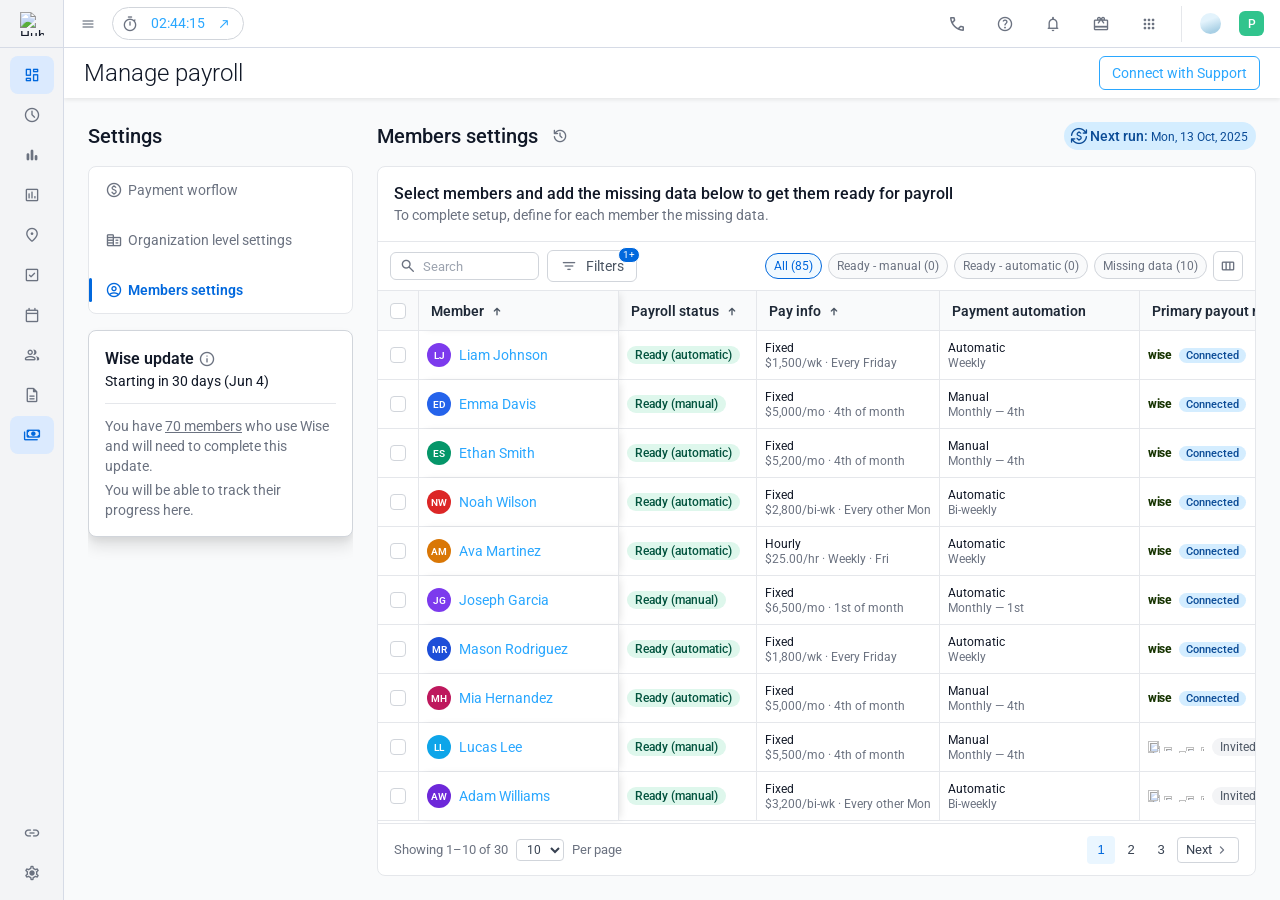
==== wise-integrations.html @ 93761c5d "Add Wise migration owner-side prototype (pre & post launch)" ====
<!DOCTYPE html>
<html lang="en">
<head>
<meta charset="UTF-8" />
<meta name="viewport" content="width=device-width, initial-scale=1" />
<title>Wise Integrations – Manage Payroll</title>
<link rel="preconnect" href="https://fonts.googleapis.com" />
<link rel="preconnect" href="https://fonts.gstatic.com" crossorigin />
<link href="https://fonts.googleapis.com/css2?family=Roboto:wght@300;400;500;600&display=swap" rel="stylesheet" />
<link href="https://fonts.googleapis.com/css2?family=Material+Symbols+Rounded:opsz,wght,FILL,GRAD@18,400,0,0&display=swap" rel="stylesheet" />
<style>
  *, *::before, *::after { box-sizing: border-box; margin: 0; padding: 0; }
  body {
    font-family: 'Roboto', sans-serif;
    background: #F9FAFB;
    min-width: 768px; /* minimum usable layout width */
    font-size: 14px;
    color: #111827;
    overflow-x: hidden; /* page never scrolls horizontally */
  }
  .icon {
    font-family: 'Material Symbols Rounded', sans-serif;
    font-weight: 400;
    font-style: normal;
    font-variation-settings: 'FILL' 0, 'wght' 400, 'GRAD' 0, 'opsz' 18;
    line-height: 1;
    display: inline-block;
    white-space: nowrap;
  }
  .icon-18 { font-size: 18px; line-height: 18px; }
  .icon-20 { font-size: 20px; line-height: 20px; }
  .icon-24 { font-size: 24px; line-height: 24px; }

  /* ===================== TOP BAR ===================== */
  .topbar {
    position: fixed;
    top: 0; left: 0; right: 0;
    height: 48px;
    background: #fff;
    border-bottom: 1px solid #D6DBE6;
    display: flex;
    align-items: center;
    justify-content: space-between;
    padding: 0 16px 0 64px; /* left pad = sidebar width */
    z-index: 100;
  }
  .topbar-left {
    display: flex;
    align-items: center;
    gap: 0;
    height: 100%;
  }
  .topbar-menu-btn {
    width: 40px;
    height: 40px;
    display: flex;
    align-items: center;
    justify-content: center;
    border: none;
    background: none;
    cursor: pointer;
    border-radius: 6px;
    color: #6b7280;
    margin-left: 4px;
    flex-shrink: 0;
  }
  .topbar-menu-btn:hover { background: #f3f4f6; }
  /* Hubstaff logo mark as SVG inline */
  .hubstaff-mark { width: 24px; height: 24px; }
  .topbar-timer {
    display: flex;
    align-items: center;
    gap: 12px;
    padding: 6px 12px 6px 8px;
    margin-left: 4px;
    background: #fff;
    border: 1px solid #d1d5db;
    border-radius: 44px;
    cursor: pointer;
  }
  .topbar-timer:hover { background: #f9fafb; }
  .timer-text {
    font-size: 14px;
    font-weight: 400;
    color: #2aa7ff;
    font-family: 'Roboto', sans-serif;
    line-height: 1.4;
    white-space: nowrap;
  }
  .topbar-right {
    display: flex;
    align-items: center;
    gap: 16px;
  }
  .topbar-icon-btn {
    width: 32px;
    height: 32px;
    display: flex;
    align-items: center;
    justify-content: center;
    border-radius: 6px;
    cursor: pointer;
    color: #6B7280;
  }
  .topbar-icon-btn:hover { background: #F3F4F6; }
  .topbar-divider {
    width: 1px;
    height: 24px;
    background: #E5E7EB;
    margin: 0 4px;
  }
  .avatar-circle {
    width: 28px;
    height: 28px;
    border-radius: 50%;
    background: #0168DD;
    color: #fff;
    font-size: 12px;
    font-weight: 600;
    display: flex;
    align-items: center;
    justify-content: center;
    cursor: pointer;
  }

  /* ===================== LAYOUT ===================== */
  /*
   * VIEWPORT-BOUND LAYOUT
   * Everything below the topbar is locked to the remaining viewport height.
   * Only the .table-wrapper scrolls (both axes). No page-level scroll.
   */
  .page-wrapper {
    display: flex;
    margin-top: 48px;
    height: calc(100vh - 48px); /* exact viewport remainder — no page scroll */
    overflow: hidden;
  }

  /* ===================== SIDEBAR ===================== */
  .sidebar {
    width: 64px;
    background: #F3F4F6;
    border-right: 1px solid #D6DBE6;
    display: flex;
    flex-direction: column;
    align-items: center;
    flex-shrink: 0;
    position: fixed;
    top: 0;          /* starts from very top — logo aligns with topbar */
    left: 0;
    bottom: 0;
    z-index: 200;    /* above topbar (z-index 100) */
    overflow-y: auto;
    overflow-x: hidden;
  }
  /* Logo section — sits at topbar height, visually aligned */
  .sidebar-logo {
    width: 100%;
    height: 48px;
    display: flex;
    align-items: center;
    justify-content: center;
    padding-left: 0;
    flex-shrink: 0;
    border-bottom: 1px solid #D6DBE6;
  }
  .sidebar-nav {
    display: flex;
    flex-direction: column;
    align-items: center;
    gap: 2px;
    width: 100%;
    padding: 8px 0;
    flex: 1;
  }
  .sidebar-item {
    width: 44px;
    height: 38px;
    display: flex;
    align-items: center;
    justify-content: center;
    border-radius: 8px;
    cursor: pointer;
    color: #6B7280;
    position: relative;
  }
  .sidebar-item:hover { background: #E5E7EB; }
  .sidebar-item.active {
    background: #DBEAFE;
    color: #0168DD;
  }
  .sidebar-item.active .icon { color: #0168DD; }
  .sidebar-bottom {
    display: flex;
    flex-direction: column;
    align-items: center;
    gap: 2px;
    padding: 8px 0;
  }

  /* ===================== MAIN ===================== */
  .main-content {
    margin-left: 64px;
    flex: 1;
    display: flex;
    flex-direction: column;
    overflow: hidden; /* critical: contain all children */
    min-height: 0;   /* allow flex child to shrink below content size */
  }

  /* ===================== HEADER ===================== */
  .page-header {
    background: #fff;
    box-shadow: 0px 2px 4px 0px rgba(0,0,0,0.08);
    display: flex;
    flex-direction: column;
    flex-shrink: 0; /* always visible at top of main-content */
  }
  .header-wrapper {
    display: flex;
    align-items: center;
    padding: 8px 20px;
  }
  .header-inner {
    display: flex;
    align-items: center;
    justify-content: space-between;
    width: 100%;
    gap: 20px;
  }
  .page-title {
    font-size: 24px;
    font-weight: 300;
    color: #111827;
    line-height: 32px;
  }
  .btn-support {
    border: 1px solid #2AA7FF;
    background: transparent;
    color: #2AA7FF;
    font-size: 14px;
    font-family: 'Roboto', sans-serif;
    font-weight: 400;
    padding: 6px 12px;
    border-radius: 6px;
    cursor: pointer;
    white-space: nowrap;
    line-height: 20px;
  }
  .btn-support:hover { background: #EAF6FF; }

  /* Progress bar strip below header */
  .header-progress-strip {
    height: 16px;
    width: 100%;
    background: linear-gradient(90deg, #0168DD 30%, #E5E7EB 30%);
    position: relative;
    overflow: hidden;
  }

  /* ===================== BODY CONTENT ===================== */
  .body-content {
    display: flex;
    gap: 24px;
    padding: 24px;
    flex: 1;
    align-items: stretch; /* panels fill full height */
    overflow: hidden;     /* contain panels — no page scroll */
    min-height: 0;        /* allow shrink inside flex parent */
  }

  /* ===================== LEFT PANEL ===================== */
  .left-panel {
    width: 265px;
    flex-shrink: 0;
    display: flex;
    flex-direction: column;
    gap: 16px;
    overflow-y: auto;   /* left panel has its own scroll if content is tall */
    min-height: 0;
  }
  .left-panel-title {
    font-size: 20px;
    font-weight: 500;
    color: #111827;
    line-height: 28px;
  }
  .vertical-tabs {
    background: #fff;
    border: 1px solid #E5E7EB;
    border-radius: 8px;
    display: flex;
    flex-direction: column;
    gap: 0;
    padding: 4px 0;
  }
  .vtab {
    display: flex;
    align-items: center;
    gap: 5px;
    padding: 8px 16px;
    height: 38px;
    cursor: pointer;
    color: #6B7280;
    font-size: 14px;
    font-weight: 400;
    border-left: 2px solid transparent;
    text-decoration: none;
    white-space: nowrap;
    overflow: hidden;
    text-overflow: ellipsis;
  }
  .vtab:hover { background: #F9FAFB; }
  .vtab.active {
    color: #0168DD;
    border-left-color: #0168DD;
    background: #EAF6FF;
    font-weight: 500;
  }
  .vtab .icon { font-size: 18px; flex-shrink: 0; }
  .vtab.active .icon { color: #0168DD; }

  /* Progress card */
  .progress-card {
    background: #fff;
    border: 1px solid #E5E7EB;
    border-radius: 8px;
    padding: 12px 16px;
    display: flex;
    flex-direction: column;
    gap: 8px;
  }
  .progress-card-header {
    display: flex;
    align-items: center;
    justify-content: space-between;
  }
  .progress-card-title {
    font-size: 14px;
    font-weight: 500;
    color: #111827;
  }
  .progress-badge {
    background: #D4EDFF;
    color: #0168DD;
    font-size: 12px;
    font-weight: 600;
    padding: 2px 8px;
    border-radius: 9999px;
  }
  .progress-bar-bg {
    height: 6px;
    background: #E5E7EB;
    border-radius: 9999px;
    overflow: hidden;
  }
  .progress-bar-fill {
    height: 100%;
    background: #0168DD;
    border-radius: 9999px;
    width: 30%;
  }
  .progress-items {
    display: flex;
    flex-direction: column;
    gap: 4px;
    margin-top: 4px;
  }
  .progress-item {
    display: flex;
    align-items: center;
    justify-content: space-between;
    font-size: 13px;
  }
  .progress-item-label {
    display: flex;
    align-items: center;
    gap: 6px;
    color: #374151;
  }
  .progress-item-count {
    color: #6B7280;
    font-size: 13px;
  }
  .status-dot-green { color: #059669; }
  .status-dot-yellow { color: #D97706; }
  .status-dot-red { color: #DC2626; }
  .status-dot-gray { color: #9CA3AF; }

  /* ===================== RIGHT PANEL ===================== */
  .right-panel {
    flex: 1;
    display: flex;
    flex-direction: column;
    gap: 0;
    min-width: 0;
    overflow: hidden; /* must NOT expand beyond available width/height */
    min-height: 0;
  }

  /* Members settings heading */
  .members-header {
    display: flex;
    align-items: center;
    justify-content: space-between;
    margin-bottom: 16px;
  }
  .members-title-row {
    display: flex;
    align-items: center;
    gap: 8px;
  }
  .members-title {
    font-size: 20px;
    font-weight: 500;
    color: #111827;
  }
  .members-title .icon {
    color: #9CA3AF;
    font-size: 18px;
  }
  .btn-next-run {
    display: flex;
    align-items: center;
    gap: 6px;
    background: transparent;
    border: none;
    cursor: pointer;
    font-family: 'Roboto', sans-serif;
    font-size: 13px;
    color: #0168DD;
    padding: 4px 8px;
    border-radius: 6px;
  }
  .btn-next-run:hover { background: #EAF6FF; }
  .next-run-icon { font-size: 16px; color: #0168DD; }

  /* Card — fills remaining right-panel height; only table-wrapper scrolls */
  .card {
    background: #fff;
    border: 1px solid #E5E7EB;
    border-radius: 8px;
    overflow: hidden;
    flex: 1;              /* grow to fill right-panel */
    display: flex;
    flex-direction: column;
    min-height: 0;        /* allow flex child to shrink */
  }
  .card-description {
    padding: 16px;
    border-bottom: 1px solid #E5E7EB;
    flex-shrink: 0; /* always visible — never squished by table */
  }
  .card-desc-title {
    font-size: 16px;
    font-weight: 500;
    color: #111827;
    line-height: 1.4;
    margin-bottom: 0;
  }
  .card-desc-sub {
    font-size: 14px;
    font-weight: 400;
    color: #6B7280;
    line-height: 20px;
  }

  /* Toolbar */
  .table-toolbar {
    display: flex;
    align-items: center;
    justify-content: space-between;
    padding: 8px 12px;
    gap: 8px;
    border-bottom: 1px solid #E5E7EB;
    flex-shrink: 0; /* always visible */
  }
  .toolbar-left {
    display: flex;
    align-items: center;
    gap: 8px;
  }
  .search-box {
    display: flex;
    align-items: center;
    gap: 6px;
    border: 1px solid #D1D5DB;
    border-radius: 6px;
    padding: 4px 8px;
    width: 149px;
    background: #fff;
  }
  .search-box .icon { color: #9CA3AF; font-size: 16px; }
  .search-input {
    border: none;
    outline: none;
    font-size: 13px;
    color: #374151;
    width: 100%;
    font-family: 'Roboto', sans-serif;
    background: transparent;
  }
  .search-input::placeholder { color: #9CA3AF; }
  .btn-filter {
    display: flex;
    align-items: center;
    gap: 8px;
    border: 1px solid #D1D5DB;
    background: #fff;
    border-radius: 6px;
    padding: 6px 12px;
    max-height: 32px;
    font-size: 14px;
    line-height: 20px;
    color: #4b5563;
    cursor: pointer;
    font-family: 'Roboto', sans-serif;
    position: relative;
  }
  .btn-filter:hover { background: #F9FAFB; }
  .btn-filter .icon { font-size: 18px; line-height: 18px; color: #6b7280; }
  /* Badge: absolute top-right corner */
  .filter-badge {
    position: absolute;
    top: -4px;
    right: -4px;
    background: #0168DD;
    border: 1px solid #ffffff;
    color: #fff;
    font-family: 'Roboto', sans-serif;
    font-size: 10px;
    font-weight: 400;
    line-height: 16px;
    min-width: 18px;
    max-width: 29px;
    height: 16px;
    border-radius: 9999px;
    display: flex;
    align-items: center;
    justify-content: center;
    padding: 0 4px;
  }
  .toolbar-right {
    display: flex;
    align-items: center;
    gap: 6px;
  }
  /* Pills — Figma node I785:17578;32:122189 */
  .pill-filter {
    display: flex;
    align-items: center;
    padding: 4px 8px;
    border: 1px solid #d1d5db;
    border-radius: 9999px;
    font-family: 'Roboto', sans-serif;
    font-weight: 400;
    font-size: 12px;
    line-height: 16px;
    color: #6b7280;
    cursor: pointer;
    background: #f9fafb;
    white-space: nowrap;
  }
  .pill-filter.active {
    background: #f0f9ff;
    border-color: #0168dd;
    color: #0168dd;
  }
  .btn-cols {
    width: 30px;
    height: 30px;
    display: flex;
    align-items: center;
    justify-content: center;
    border: 1px solid #D1D5DB;
    border-radius: 6px;
    cursor: pointer;
    color: #6B7280;
    background: #fff;
  }
  .btn-cols:hover { background: #F9FAFB; }

  /* ── Batch bar — node 785:17579 ──────────────────────────────────────
     bg: #0168dd, justify-between, px:14px, py:0, no-wrap, gap:0
  ─────────────────────────────────────────────────────────────────── */
  .batch-bar {
    background: #0168dd;
    display: flex;
    flex-wrap: nowrap; /* NEVER wrap — actions must always be visible */
    align-items: center;
    justify-content: space-between;
    padding: 0 14px;
    gap: 0;
    position: relative; /* anchor for the dropdown */
    flex-shrink: 0;     /* always visible — never squished */
    min-width: 0;
  }

  /* Left group: pill + select-all — py:6px, gap:12px */
  .batch-left {
    display: flex;
    align-items: center;
    gap: 12px;
    padding: 6px 0;
    flex-shrink: 0;
  }

  /* "N selected ×" pill — bg:#d4edff, rounded-full */
  .batch-pill {
    background: #d4edff;
    border-radius: 9999px;
    display: flex;
    align-items: center;
    flex-shrink: 0;
  }
  .batch-pill__label {
    font-family: 'Roboto', sans-serif;
    font-weight: 400;
    font-size: 12px;
    line-height: 16px;
    color: #0a4b96;
    padding: 0 8px;
    white-space: nowrap;
    text-align: center;
  }
  /* Close button inside pill: 16×16px, pr:4px */
  .batch-pill__close {
    width: 16px;
    height: 16px;
    display: flex;
    align-items: center;
    justify-content: center;
    padding-right: 4px;
    border-radius: 9999px;
    background: transparent;
    border: none;
    cursor: pointer;
    flex-shrink: 0;
  }
  .batch-pill__close .icon {
    font-size: 12px;
    line-height: 12px;
    color: #0168dd;
  }
  .batch-pill__close:hover { background: rgba(10,75,150,0.1); }

  /* "Select all (N)" — NO BORDER, white text, px:12px py:6px max-h:32px */
  .batch-select-all {
    background: transparent;
    border: none;                 /* ← no border per Figma */
    color: #ffffff;
    font-family: 'Roboto', sans-serif;
    font-weight: 400;
    font-size: 14px;
    line-height: 20px;
    padding: 6px 12px;
    max-height: 32px;
    border-radius: 6px;
    cursor: pointer;
    white-space: nowrap;
    flex-shrink: 0;
  }
  .batch-select-all:hover { background: rgba(255,255,255,0.15); }

  /* Right group: 3 action buttons + more_vert — py:4px, gap:10px */
  .batch-right {
    display: flex;
    align-items: center;
    gap: 10px;
    padding: 4px 0;
    flex-shrink: 0;
  }

  /* Action buttons: download icon + white text, no border */
  .batch-action-btn {
    display: flex;
    align-items: center;
    gap: 8px;
    background: transparent;
    border: none;
    color: #ffffff;
    font-family: 'Roboto', sans-serif;
    font-weight: 400;
    font-size: 14px;
    line-height: 20px;
    padding: 6px 12px;
    max-height: 32px;
    border-radius: 6px;
    cursor: pointer;
    white-space: nowrap;
    flex-shrink: 0;
  }
  .batch-action-btn:hover { background: rgba(255,255,255,0.15); }
  .batch-action-btn .icon { font-size: 18px; line-height: 18px; color: #fff; }

  /* More vert icon button: 32×32px */
  .batch-more-btn {
    width: 32px;
    height: 32px;
    display: flex;
    align-items: center;
    justify-content: center;
    background: transparent;
    border: none;
    border-radius: 6px;
    cursor: pointer;
    flex-shrink: 0;
  }
  .batch-more-btn:hover { background: rgba(255,255,255,0.15); }
  .batch-more-btn .icon { font-size: 18px; line-height: 18px; color: #fff; }

  /* ── Dropdown menu — node 785:17647 ───────────────────────────────────
     bg:white, border: 1px solid #d1d5db, rounded:6px
     shadow: 0 4px 6px -1px rgba(0,0,0,0.1), 0 2px 4px -2px rgba(0,0,0,0.05)
     Positioned absolute, top-right corner of batch bar
  ─────────────────────────────────────────────────────────────────── */
  .batch-dropdown {
    position: absolute;
    top: calc(100% + 4px);
    right: 14px;
    background: #ffffff;
    border: 1px solid #d1d5db;
    border-radius: 6px;
    box-shadow: 0px 4px 6px -1px rgba(0,0,0,0.10), 0px 2px 4px -2px rgba(0,0,0,0.05);
    z-index: 200;
    min-width: 240px;
    overflow: hidden;
  }
  .batch-dropdown__item {
    display: flex;
    align-items: center;
    gap: 8px;
    padding: 12px 16px;
    border-bottom: 1px solid #e5e7eb;
    background: transparent;
    border-left: none;
    border-right: none;
    border-top: none;
    width: 100%;
    text-align: left;
    cursor: pointer;
    font-family: 'Roboto', sans-serif;
    font-weight: 400;
    font-size: 14px;
    line-height: 20px;
    color: #111827;
    white-space: nowrap;
    overflow: hidden;
    text-overflow: ellipsis;
  }
  .batch-dropdown__item:last-child { border-bottom: none; }
  .batch-dropdown__item:hover { background: #f9fafb; }

  /* ===================== TABLE ===================== */

  /*
   * Excel-like scroll: only .table-wrapper scrolls.
   * Sticky columns (checkbox + member) freeze on the left.
   * We use border-collapse:separate + border-spacing:0 so that
   * position:sticky works reliably across all browsers — collapse
   * is known to break sticky borders in Chrome/Safari.
   */
  /*
   * TABLE WRAPPER — the ONLY element that scrolls.
   * flex: 1 → fills remaining card height (below toolbar, above pagination).
   * overflow: auto → scrollbar appears on BOTH axes when content overflows.
   * min-height: 0 → crucial for flex children: allows shrinking below content size.
   * Scrollbar is always visible (overlay) so users know content is scrollable.
   */
  .table-wrapper {
    flex: 1;
    overflow-x: auto;
    overflow-y: hidden;  /* both x and y */
    min-height: 0;   /* MUST have this or flex child won't shrink */
    width: 100%;
    position: relative;
  }
  /* Always-visible scrollbars — Excel-like UX */
  .table-wrapper::-webkit-scrollbar { height: 8px; width: 8px; }
  .table-wrapper::-webkit-scrollbar-track { background: #f3f4f6; }
  .table-wrapper::-webkit-scrollbar-thumb { background: #d1d5db; border-radius: 4px; }
  .table-wrapper::-webkit-scrollbar-corner { background: #f3f4f6; }

  table {
    width: max-content;
    min-width: 100%;
    /* separate + spacing:0 is the only reliable model for sticky cells */
    border-collapse: separate;
    border-spacing: 0;
    table-layout: fixed;
  }

  /* ── Base cell borders ─────────────────────────────────────────────── */
  th, td {
    border-bottom: 1px solid #E5E7EB;
    border-right: 1px solid #E5E7EB;
  }
  /* No top border on header row — toolbar's border-bottom already provides the divider */
  /* No left border on first column — card's own border serves as the left boundary */
  /* Remove right border on last column */
  th:last-child, td:last-child { border-right: none; }
  tbody tr:last-child td { border-bottom: none; }

  /* ── th styles ─────────────────────────────────────────────────────── */
  th {
    padding: 8px 12px;
    text-align: left;
    font-family: 'Roboto', sans-serif;
    font-size: 14px;
    font-weight: 600;
    color: #1f2937;
    height: 40px;
    white-space: nowrap;
    overflow: hidden;
    text-overflow: ellipsis;
    background: #f9fafb;
    /* All header cells stick to the top of the scroll container */
    position: sticky;
    top: 0;
    z-index: 3;
  }
  th .th-inner { display: flex; align-items: center; gap: 4px; }
  .th-sort { color: #4b5563; font-size: 18px; line-height: 18px; cursor: pointer; }
  .th-info  { color: #4b5563; font-size: 18px; line-height: 18px; }

  /* ── td styles ─────────────────────────────────────────────────────── */
  td {
    padding: 0 8px;
    height: 48px;
    vertical-align: middle;
    font-size: 13px;
    color: #111827;
    white-space: nowrap;
    overflow: hidden;
    text-overflow: ellipsis;
    background: #fff;
  }

  /* ── STICKY COLUMNS ────────────────────────────────────────────────── */
  /*
   * Stacking order:
   *   z-index 1 — regular (non-sticky) header cells
   *   z-index 2 — sticky body cells (col-check, col-member)
   *   z-index 3 — sticky HEADER cells (must be above both)
   *
   * Each sticky cell needs an explicit opaque background so scrolled
   * content doesn't bleed through.
   */

  /*
   * Z-INDEX STACKING ORDER:
   *   auto — regular body td (not sticky)
   *   2    — sticky body cells (col-check / col-member in tbody)
   *   3    — sticky header cells (all th, top only)
   *   4    — sticky CORNER cells (col-check / col-member in thead: sticky top + left)
   */

  /* Checkbox column — sticky left: 0 */
  th.col-check,
  td.col-check {
    position: sticky;
    left: 0;
    z-index: 2;
  }
  th.col-check { background: #f9fafb; z-index: 4; } /* corner: top + left */
  td.col-check { background: #fff; }

  /* Member column — sticky left: 38px (right of checkbox) */
  th.col-member,
  td.col-member {
    position: sticky;
    left: 38px;
    z-index: 2;
    box-shadow: 4px 0 8px -3px rgba(0, 0, 0, 0.12);
  }
  th.col-member { background: #f9fafb; z-index: 4; } /* corner: top + left */
  td.col-member { background: #fff; }

  /* Hover state — all cells including sticky */
  tbody tr:hover td { background: #f9fafb; }
  tbody tr:hover td.col-check,
  tbody tr:hover td.col-member { background: #f9fafb; }

  /* Selected rows: all cells get the selection tint */
  tbody tr.row-selected td { background: #f0f9ff; }
  tbody tr.row-selected td.col-check,
  tbody tr.row-selected td.col-member { background: #f0f9ff; }

  /* Selected + hovered: slightly lighter tint to acknowledge hover */
  tbody tr.row-selected:hover td { background: #e0f0ff; }
  tbody tr.row-selected:hover td.col-check,
  tbody tr.row-selected:hover td.col-member { background: #e0f0ff; }

  /* Column widths */
  .col-check { width: 38px; padding: 0; text-align: center; }
  .col-member { width: 200px; }
  .col-status { width: 138px; }
  .col-payinfo { width: 140px; }
  .col-automation { width: 200px; }
  .col-payout { width: 205px; }
  .col-wiseupdate { width: 155px; }
  .col-backup { width: 160px; }
  .col-lastpayment { width: 230px; }
  .col-timesheet { width: 160px; }
  .col-adjustments { width: 230px; }
  .col-overtime { width: 100px; }
  .col-timeoff { width: 100px; }
  .col-workbreak { width: 100px; }

  /* Member cell */
  .member-cell {
    display: flex;
    align-items: center;
    gap: 8px;
  }
  .member-avatar {
    width: 24px;
    height: 24px;
    border-radius: 50%;
    background: #D1D5DB;
    flex-shrink: 0;
    overflow: hidden;
    display: flex;
    align-items: center;
    justify-content: center;
    font-size: 10px;
    font-weight: 600;
    color: #fff;
  }
  .member-avatar img { width: 100%; height: 100%; object-fit: cover; }
  .member-name { color: #2AA7FF; font-size: 14px; }

  /* Status pill */
  .pill {
    display: inline-flex;
    align-items: center;
    padding: 2px 8px;
    border-radius: 9999px;
    font-size: 12px;
    font-weight: 500;
    white-space: nowrap;
  }
  .pill-green { background: #DEF7EC; color: #03543F; }
  .pill-blue { background: #D4EDFF; color: #0A4B96; }
  .pill-yellow { background: #FEF3C7; color: #92400E; }
  .pill-gray { background: #F3F4F6; color: #374151; }
  .pill-red { background: #FEE2E2; color: #991B1B; }

  /* Muted plain text (Invited, No) */
  .text-muted { font-size: 12px; color: #9CA3AF; }

  /* Adjustment pill: gray pill with icon + underlined label */
  .adj-pills { display: flex; flex-direction: column; gap: 4px; }
  .adj-pill {
    display: inline-flex;
    align-items: center;
    gap: 4px;
    background: #F3F4F6;
    border-radius: 9999px;
    padding: 2px 8px 2px 4px;
    white-space: nowrap;
    width: fit-content;
  }
  .adj-pill .icon { font-size: 14px; color: #6B7280; line-height: 1; }
  .adj-pill__text { font-size: 12px; color: #374151; font-weight: 500; text-decoration: underline; text-underline-offset: 2px; }

  /* Pay info cell */
  .cell-stack {
    display: flex;
    flex-direction: column;
    gap: 1px;
  }
  .cell-main { font-size: 12px; color: #111827; font-weight: 400; }  /* same style as automation-main */
  .cell-sub { font-size: 12px; color: #6B7280; }

  /* Payment automation */
  .automation-cell {
    display: flex;
    flex-direction: column;
    gap: 1px;
  }
  .automation-main { font-size: 12px; color: #111827; }
  .automation-sub { font-size: 12px; color: #6B7280; }

  /* Payout method cell */
  .payout-cell {
    display: flex;
    align-items: center;
    gap: 8px;
  }
  .wise-logo {
    display: flex;
    align-items: center;
    height: 20px;
  }
  .wise-logo svg { height: 14px; }
  .paypal-logo {
    display: flex;
    align-items: center;
    height: 20px;
  }

  /*
   * ── INTEGRATION STATUS CELLS (nodes 785:21287 · 785:20578 · 785:18464) ──
   * Icon colour ≠ text colour — by Figma design intent.
   * The icon carries the semantic signal; the label is always neutral.
   */

  /* Cell wrapper: flex row, gap 4px, align-items center */
  .status-cell {
    display: flex;
    align-items: center;
    gap: 4px;
    height: 48px;
    padding: 8px 10px;
  }
  .status-cell--pending { padding: 8px 12px; }

  /* Icon colours — each variant has its own semantic hue */
  .icon-status-updated  { color: #0168dd; font-size: 18px; line-height: 18px; }  /* primary/700  — blue  */
  .icon-status-pending    { color: #9f580a; font-size: 18px; line-height: 18px; }  /* yellow/600 — amber */
  .icon-status-deprecated { color: #e02424; font-size: 18px; line-height: 18px; }  /* red/600 */
  .label-status-deprecated { font-size: 12px; font-family: 'Roboto', sans-serif; font-weight: 400; line-height: 20px; color: #111827; white-space: nowrap; overflow: hidden; text-overflow: ellipsis; }

  /* Label colours — intentionally split from icon colours */
  .label-status-updated  { font-size: 12px; font-family: 'Roboto', sans-serif; font-weight: 400; line-height: 20px; color: #111827; white-space: nowrap; overflow: hidden; text-overflow: ellipsis; }  /* gray/900 */
  .label-status-pending  { font-size: 12px; font-family: 'Roboto', sans-serif; font-weight: 400; line-height: 20px; color: #111827; white-space: nowrap; overflow: hidden; text-overflow: ellipsis; }  /* gray/900 */
  .label-status-na       { font-size: 12px; font-family: 'Roboto', sans-serif; font-weight: 400; line-height: 20px; color: #9ca3af; white-space: nowrap; overflow: hidden; text-overflow: ellipsis; }  /* gray/400 — no icon */

  /* Checkbox styles */
  .checkbox-wrap {
    display: flex;
    align-items: center;
    justify-content: center;
    height: 100%;
  }
  .cb {
    width: 16px;
    height: 16px;
    border: 1px solid #D1D5DB;
    border-radius: 4px;
    appearance: none;
    -webkit-appearance: none;
    cursor: pointer;
    background: #fff;
    display: flex;
    align-items: center;
    justify-content: center;
    flex-shrink: 0;
  }
  .cb:checked {
    background: #0168DD;
    border-color: #0168DD;
  }
  .cb-checked-cell {
    width: 16px;
    height: 16px;
    background: #0168DD;
    border-radius: 4px;
    display: flex;
    align-items: center;
    justify-content: center;
  }

  /* ══════════════════════════════════════════════════════════
     MEMBERS POPOVER  — Zone Popover component style
  ══════════════════════════════════════════════════════════ */
  .members-popover {
    position: absolute;
    background: #ffffff;
    border: 1px solid #e5e7eb;
    border-radius: 8px;
    box-shadow: 0px 4px 6px 0px rgba(0,0,0,0.10), 0px 2px 4px 0px rgba(0,0,0,0.05);
    z-index: 1100;
    min-width: 200px;
    max-width: 280px;
    max-height: 300px;
    overflow-y: auto;
  }
  /* Left arrow toward the trigger (882:105370 design) */
    /* Arrow pointing up toward the strip (popover opens below) */
  .members-popover::before {
    content: '';
    position: absolute;
    top: -8px;
    right: 20px; /* aligned toward count button (right side) */
    width: 0;
    height: 0;
    border-left: 8px solid transparent;
    border-right: 8px solid transparent;
    border-bottom: 8px solid #e5e7eb;
  }
  .members-popover::after {
    content: '';
    position: absolute;
    top: -7px;
    right: 20px;
    width: 0;
    height: 0;
    border-left: 8px solid transparent;
    border-right: 8px solid transparent;
    border-bottom: 8px solid #ffffff;
  }
  .members-popover__header {
    padding: 12px 12px 6px;
    font-family: 'Roboto', sans-serif;
    font-weight: 700;
    font-size: 16px;
    line-height: 24px;
    color: #111827;
    border-bottom: 1px solid #f3f4f6;
    margin-bottom: 4px;
  }
  /* Ordered list inside the popover */
  .members-popover__list {
    list-style: decimal;
    padding: 0 12px 12px 32px;
    margin: 0;
    font-family: 'Roboto', sans-serif;
    font-weight: 400;
    font-size: 14px;
    line-height: 20px;
    color: #374151;
  }
  .members-popover__list li {
    padding: 3px 0;
    white-space: nowrap;
    overflow: hidden;
    text-overflow: ellipsis;
    font-size: 14px;
    line-height: 20px;
    color: #374151;
  }
  .members-popover__item {
    display: flex;
    align-items: center;
    gap: 8px;
    padding: 8px 12px;
    font-family: 'Roboto', sans-serif;
    font-weight: 400;
    font-size: 14px;
    line-height: 20px;
    color: #111827;
    border-bottom: 1px solid #f9fafb;
  }
  .members-popover.hidden { display: none; }
  .members-popover__item:last-child { border-bottom: none; }
  .members-popover__avatar {
    width: 20px;
    height: 20px;
    border-radius: 50%;
    background: #d1d5db;
    flex-shrink: 0;
    display: flex;
    align-items: center;
    justify-content: center;
    font-size: 9px;
    font-weight: 600;
    color: #fff;
  }

  /* ══════════════════════════════════════════════════════════
     FILTER DRAWER — node 785:17602
     340px, slides in from the right
  ══════════════════════════════════════════════════════════ */
  .filter-drawer-overlay {
    position: fixed;
    inset: 0;
    z-index: 800;
    background: transparent;
  }
  .filter-drawer-overlay { visibility: hidden; pointer-events: none; }
  .filter-drawer-overlay.is-open { visibility: visible; pointer-events: auto; }
  /* hide class kept for backward compat but animation takes precedence */
  .filter-drawer.hidden { visibility: hidden; }

  .filter-drawer {
    position: fixed;
    top: 48px;
    right: 0;
    bottom: 0;
    width: 340px;
    background: #ffffff;
    border-top: 1px solid #e5e7eb;
    box-shadow: 0 20px 25px -5px rgba(0,0,0,0.10), 0 10px 10px 0 rgba(0,0,0,0.04);
    display: flex;
    flex-direction: column;
    z-index: 801;
    overflow: hidden;
    /* Slide-in animation */
    transform: translateX(100%);
    transition: transform 0.22s cubic-bezier(0.16, 1, 0.3, 1);
    visibility: hidden;
  }
  .filter-drawer.is-open {
    transform: translateX(0);
    visibility: visible;
  }

  /* Drawer heading */
  .drawer-heading {
    display: flex;
    align-items: center;
    padding: 16px 16px 0;
    flex-shrink: 0;
  }
  .drawer-heading-text {
    flex: 1;
    font-family: 'Roboto', sans-serif;
    font-weight: 600;
    font-size: 16px;
    line-height: 24px;
    color: #6b7280;
    text-transform: uppercase;
    letter-spacing: 0.5px;
  }
  .drawer-close {
    width: 20px;
    height: 20px;
    display: flex;
    align-items: center;
    justify-content: center;
    border: none;
    background: transparent;
    cursor: pointer;
    border-radius: 4px;
    color: #6b7280;
    padding: 0;
    flex-shrink: 0;
  }
  .drawer-close:hover { background: #f3f4f6; }
  .drawer-close .icon { font-size: 16px; line-height: 16px; color: #6b7280; }

  /* Drawer scrollable body */
  .drawer-body {
    flex: 1;
    overflow-y: auto;
    padding: 16px;
    display: flex;
    flex-direction: column;
    gap: 0;
  }

  /* Section group */
  .drawer-section {
    display: flex;
    flex-direction: column;
    gap: 16px;
    margin-bottom: 0;
  }
  .drawer-section-title {
    font-family: 'Roboto', sans-serif;
    font-weight: 600;
    font-size: 14px;
    line-height: 20px;
    color: #111827;
  }
  /* Divider between sections */
  .drawer-divider {
    height: 1px;
    background: #e5e7eb;
    margin: 16px 0;
  }

  /* Dropdown field */
  .drawer-field-group {
    display: flex;
    flex-direction: column;
    gap: 7px;
  }
  .drawer-field-label {
    font-family: 'Roboto', sans-serif;
    font-weight: 500;
    font-size: 11px;
    line-height: 1;
    color: #6b7280;
    text-transform: uppercase;
    letter-spacing: 0.3px;
  }
  .drawer-field {
    position: relative;
    background: #ffffff;
    border: 1px solid #e5e7eb;
    border-radius: 6px;
    height: 40px;
    width: 100%;
    display: flex;
    align-items: center;
    cursor: pointer;
  }
  .drawer-field-value {
    position: absolute;
    left: 15px;
    right: 27px;
    font-family: 'Roboto', sans-serif;
    font-weight: 400;
    font-size: 14px;
    line-height: 20px;
    color: #9ca3af; /* placeholder gray */
    white-space: nowrap;
    overflow: hidden;
    text-overflow: ellipsis;
  }
  .drawer-field-value.has-value { color: #111827; font-weight: 500; }
  .drawer-field-chevron {
    position: absolute;
    right: 13px;
    top: 50%;
    transform: translateY(-50%);
    color: #9ca3af;
    font-size: 12px;
    line-height: 12px;
  }

  /* Custom dropdown for drawer fields */
  .drawer-dropdown-wrapper {
    position: relative;
    width: 100%;
  }
  .drawer-dropdown-menu {
    position: absolute;
    top: calc(100% + 4px);
    left: 0;
    right: 0;
    background: #fff;
    border: 1px solid #d1d5db;
    border-radius: 6px;
    box-shadow: 0 4px 6px -1px rgba(0,0,0,.10), 0 2px 4px -2px rgba(0,0,0,.05);
    z-index: 900;
    overflow: hidden;
  }
  .drawer-dropdown-menu.hidden { display: none; }
  .drawer-dropdown-item {
    padding: 10px 16px;
    font-size: 14px;
    color: #111827;
    cursor: pointer;
    border-bottom: 1px solid #e5e7eb;
    white-space: nowrap;
  }
  .drawer-dropdown-item:last-child { border-bottom: none; }
  .drawer-dropdown-item:hover { background: #f9fafb; }
  .drawer-dropdown-item.selected { color: #0168dd; font-weight: 500; }

  /* Drawer footer */
  .drawer-footer {
    background: #ffffff;
    padding: 16px;
    display: flex;
    flex-direction: column;
    gap: 8px;
    flex-shrink: 0;
    border-top: 1px solid #e5e7eb;
  }
  .drawer-btn-apply {
    background: #2aa7ff;
    border: none;
    border-radius: 6px;
    height: 40px;
    width: 100%;
    font-family: 'Roboto', sans-serif;
    font-weight: 400;
    font-size: 14px;
    line-height: 20px;
    color: #ffffff;
    cursor: pointer;
  }
  .drawer-btn-apply:hover { background: #1a96ee; }
  .drawer-btn-clear {
    background: #ffffff;
    border: 1px solid #d1d5db;
    border-radius: 6px;
    height: 40px;
    width: 100%;
    font-family: 'Roboto', sans-serif;
    font-weight: 400;
    font-size: 14px;
    line-height: 20px;
    color: #4b5563;
    cursor: pointer;
  }
  .drawer-btn-clear:hover { background: #f9fafb; }

  /* ── Interactive checkbox box ── */
  .cb-box {
    width: 16px;
    height: 16px;
    border: 1.5px solid #D1D5DB;
    border-radius: 4px;
    background: #fff;
    display: flex;
    align-items: center;
    justify-content: center;
    cursor: pointer;
    flex-shrink: 0;
    transition: background 0.1s, border-color 0.1s;
    user-select: none;
  }
  .cb-box[data-checked="true"] {
    background: #0168DD;
    border-color: #0168DD;
  }
  /* Cursor on the whole check cell */
  td.col-check { cursor: pointer; }

  /* Pagination */
  .pagination {
    display: flex;
    align-items: center;
    justify-content: space-between;
    padding: 8px 16px;
    border-top: 1px solid #E5E7EB;
    height: 52px;
    flex-shrink: 0; /* always visible — pinned to card bottom */
  }
  .pagination-info {
    font-size: 13px;
    color: #6B7280;
    display: flex;
    align-items: center;
    gap: 8px;
  }
  .per-page-select {
    border: 1px solid #D1D5DB;
    border-radius: 4px;
    padding: 2px 6px;
    font-size: 12px;
    color: #374151;
    cursor: pointer;
    background: #fff;
    font-family: 'Roboto', sans-serif;
  }
  .pagination-pages {
    display: flex;
    align-items: center;
    gap: 2px;
  }
  .page-btn {
    width: 28px;
    height: 28px;
    display: flex;
    align-items: center;
    justify-content: center;
    border-radius: 4px;
    font-size: 13px;
    cursor: pointer;
    color: #374151;
    border: none;
    background: transparent;
  }
  .page-btn:hover { background: #F3F4F6; }
  .page-btn.active {
    background: #EAF6FF;
    color: #0168DD;
    font-weight: 500;
  }
  .page-next {
    display: flex;
    align-items: center;
    gap: 2px;
    padding: 4px 8px;
    border: 1px solid #D1D5DB;
    border-radius: 4px;
    font-size: 13px;
    cursor: pointer;
    color: #374151;
    background: #fff;
    font-family: 'Roboto', sans-serif;
  }
  .page-next:hover { background: #F9FAFB; }

  /* Wise logo SVG */
  .wise-wordmark { height: 12px; }

  /* Page never scrolls horizontally — only .table-wrapper does */
  html { overflow-x: hidden; }

  /* ══════════════════════════════════════════════════════════════
     MODAL — node 825:66860  "Set as no Wise update needed?"
     Width: 410px  (370px content + 20px padding × 2)
  ══════════════════════════════════════════════════════════════ */

  /* Backdrop */
  .modal-overlay {
    position: fixed;
    inset: 0;
    background: rgba(0, 0, 0, 0.5);
    z-index: 999;
    display: flex;
    align-items: center;
    justify-content: center;
  }
  .modal-overlay.hidden { display: none; }

  /* Card */
  .modal {
    background: #ffffff;
    border: 1px solid #e5e7eb;
    border-radius: 8px;
    width: 410px;
    display: flex;
    flex-direction: column;
    overflow: visible; /* allow popover to overflow */
    box-shadow: 0 20px 25px -5px rgba(0,0,0,0.10), 0 10px 10px -5px rgba(0,0,0,0.04);
  }

  /* Header: pt-20px pb-10px px-20px, gap-16px */
  .modal-header {
    display: flex;
    align-items: center;
    gap: 16px;
    padding: 20px 20px 10px 20px;
    background: #ffffff;
    border-radius: 8px 8px 0 0; /* clip top corners without overflow:hidden on parent */
  }
  .modal-title {
    flex: 1 0 0;
    font-family: 'Roboto', sans-serif;
    font-weight: 600;
    font-size: 18px;
    line-height: 26px;
    color: #111827;
    white-space: nowrap;
    overflow: hidden;
    text-overflow: ellipsis;
  }
  .modal-close {
    width: 20px;
    height: 20px;
    display: flex;
    align-items: center;
    justify-content: center;
    border: none;
    background: transparent;
    cursor: pointer;
    border-radius: 9999px;
    flex-shrink: 0;
    color: #6b7280;
    padding: 0;
  }
  .modal-close:hover { background: #f3f4f6; }
  .modal-close .icon { font-size: 18px; line-height: 18px; color: #6b7280; }

  /* Body: px-20px py-10px, gap-16px */
  .modal-body {
    padding: 10px 20px;
    display: flex;
    flex-direction: column;
    gap: 16px;
    overflow: visible;
    position: relative;
  }

  /* ── Members breakdown strip — node 457:164619 ── */
  .modal-members-strip {
    background: #f9fafb;
    border: 1px solid #e5e7eb;
    border-radius: 8px;
    padding: 12px;
    display: flex;
    align-items: center;
    justify-content: space-between;
    width: 100%;
    position: relative;
    z-index: 10;   /* above modal body siblings so popover clears bullets */
  }
  /* Overlapping avatar stack */
  .modal-avatar-stack {
    display: flex;
    align-items: center;
    height: 28px;
  }
  .modal-avatar-frame {
    width: 21px;
    height: 24px;
    position: relative;
    flex-shrink: 0;
  }
  .modal-avatar {
    position: absolute;
    width: 24px;
    height: 24px;
    border-radius: 50%;
    border: 2px solid #ffffff;
    overflow: hidden;
    display: flex;
    align-items: center;
    justify-content: center;
    font-family: 'Roboto', sans-serif;
    font-weight: 500;
    font-size: 10px;
    color: #ffffff;
    top: 0;
    left: 0;
  }
  .modal-avatar img { width: 100%; height: 100%; object-fit: cover; display: block; }
  .modal-avatar--green { background: linear-gradient(153.91deg, #1CF1D0 19.548%, #0ECB95 90.191%); }
  .modal-avatar--blue  { background: linear-gradient(180deg, #41C6FF 2.323%, #1F95FF 98.663%); }
  .modal-avatar--purple { background: #a24aff; }
  /* "N selected members" link-style text */
  .modal-members-count {
    font-family: 'Roboto', sans-serif;
    font-weight: 600;
    font-size: 14px;
    line-height: 20px;
    color: #111827;
    text-decoration: underline;
    text-underline-offset: 2px;
    white-space: nowrap;
    cursor: pointer;
    position: relative;
    z-index: 2;
    background: none;
    border: none;
    padding: 0;
  }

  /* ── Bullet list ── */
  .modal-bullets {
    list-style: disc;
    padding-left: 24px;
    font-family: 'Roboto', sans-serif;
    font-weight: 400;
    font-size: 14px;
    line-height: 24px;
    color: #374151;
    display: flex;
    flex-direction: column;
    gap: 0;
  }
  .modal-bullets li { margin-bottom: 0; }

  /* ── Consent checkbox — node 825:66994 ── */
  .modal-consent {
    background: #f9fafb;
    border: 1px solid #e5e7eb;
    border-radius: 8px;
    padding: 12px;
    width: 100%;
  }
  .modal-consent-inner {
    display: flex;
    align-items: flex-start;
    gap: 8px;
    padding: 2px 0;
  }
  .modal-consent-cb {
    width: 16px;
    height: 16px;
    border: 1px solid #d1d5db;
    border-radius: 4px;
    background: #ffffff;
    cursor: pointer;
    flex-shrink: 0;
    margin-top: 2px;
    display: flex;
    align-items: center;
    justify-content: center;
    transition: background 0.1s, border-color 0.1s;
  }
  .modal-consent-cb[data-checked="true"] {
    background: #0168dd;
    border-color: #0168dd;
  }
  .modal-consent-label {
    font-family: 'Roboto', sans-serif;
    font-weight: 400;
    font-size: 14px;
    line-height: 20px;
    color: #111827;
    cursor: pointer;
    flex: 1;
  }

  /* ── Footer: p-20px, gap-20px, justify-end ── */
  .modal-footer {
    display: flex;
    align-items: center;
    justify-content: flex-end;
    gap: 20px;
    padding: 20px;
  }
  /* Cancel — white bg, border #d1d5db, radius 6px */
  .modal-btn-cancel {
    background: #ffffff;
    border: 1px solid #d1d5db;
    border-radius: 6px;
    padding: 10px 20px;
    font-family: 'Roboto', sans-serif;
    font-weight: 400;
    font-size: 14px;
    line-height: 20px;
    color: #4b5563;
    cursor: pointer;
    max-height: 40px;
    display: flex;
    align-items: center;
  }
  .modal-btn-cancel:hover { background: #f9fafb; }
  /* Confirm — primary/500 #2aa7ff bg, white text, radius 6px */
  .modal-btn-confirm {
    background: #2aa7ff;
    border: none;
    border-radius: 6px;
    padding: 10px 20px;
    font-family: 'Roboto', sans-serif;
    font-weight: 400;
    font-size: 14px;
    line-height: 20px;
    color: #ffffff;
    cursor: pointer;
    max-height: 40px;
    display: flex;
    align-items: center;
    transition: background 0.15s, opacity 0.15s;
  }
  .modal-btn-confirm:not(:disabled):hover { background: #1a96ee; }
  .modal-btn-confirm:disabled {
    background: #2aa7ff;
    opacity: 0.4;
    cursor: not-allowed;
  }
  /* Redundant overrides — both values already set above in their sections */
  .right-panel { min-width: 0; }
  .card { min-width: 0; }

  /* Row hover — defined above in TABLE section */

  /* Header strip tab indicator */
  .header-tabs {
    display: flex;
    align-items: center;
    gap: 0;
    padding: 0 20px;
    border-bottom: 1px solid #E5E7EB;
    margin-top: 2px;
  }
  .header-tab {
    padding: 8px 16px;
    font-size: 14px;
    color: #6B7280;
    cursor: pointer;
    border-bottom: 2px solid transparent;
    margin-bottom: -1px;
  }
  .header-tab.active {
    color: #0168DD;
    border-bottom-color: #0168DD;
    font-weight: 500;
  }
  /*
   * RESPONSIVE COLUMN VISIBILITY
   * On wide screens: all 14 columns render naturally. The table may still
   * scroll horizontally for very wide content, but wider viewports will
   * accommodate more columns without scrolling.
   * On narrower screens: non-essential columns are hidden progressively.
   * The page NEVER scrolls — only .table-wrapper does (both axes).
   * Sticky columns (col-check + col-member) are always pinned on the left.
   */

  /* ≤ 1400px — drop the 3 smallest time-tracking columns */
  @media (max-width: 1400px) {
    .col-overtime  th, .col-overtime  td,
    .col-timeoff   th, .col-timeoff   td,
    .col-workbreak th, .col-workbreak td { display: none; }
  }

  /* ≤ 1200px — also hide payroll adjustments + timesheet */
  @media (max-width: 1200px) {
    .col-adjustments th, .col-adjustments td,
    .col-timesheet   th, .col-timesheet   td { display: none; }
  }

  /* ≤ 1024px — also hide last payment */
  @media (max-width: 1024px) {
    .col-lastpayment th, .col-lastpayment td { display: none; }
  }

  /* ≤ 900px — also hide backup payout */
  @media (max-width: 900px) {
    .col-backup th, .col-backup td { display: none; }
  }

  /* ≤ 768px — minimal: keep checkbox, member, status, pay info, payout */
  @media (max-width: 768px) {
    .col-wiseupdate   th, .col-wiseupdate   td,
    .col-automation   th, .col-automation   td { display: none; }
  }

  /* ═══════════════════════════════════════════════════
     PRE-LAUNCH CARD
  ═══════════════════════════════════════════════════ */
  #prelaunch-card {
    display: none;
    width: 100%;
    border: 1px solid #d1d5db;
    border-radius: 8px;
    padding: 16px;
    background: #fff;
    box-shadow: 0px 10px 15px 0px rgba(0,0,0,0.1), 0px 4px 6px 0px rgba(0,0,0,0.05);
    flex-direction: column;
    gap: 12px;
    position: relative;
  }
  .pl-title-row {
    display: flex;
    align-items: center;
    gap: 4px;
    width: 100%;
  }
  .pl-title {
    font-family: 'Roboto', sans-serif;
    font-weight: 600;
    font-size: 16px;
    line-height: 24px;
    color: #111827;
    white-space: nowrap;
  }
  .pl-info-btn {
    background: none;
    border: none;
    padding: 0;
    cursor: pointer;
    display: flex;
    align-items: center;
    color: #6b7280;
    position: relative;
    line-height: 1;
  }
  .pl-subtitle {
    font-family: 'Roboto', sans-serif;
    font-weight: 400;
    font-size: 14px;
    line-height: 20px;
    color: #111827;
  }
  .pl-divider {
    width: 100%;
    height: 1px;
    background: #e5e7eb;
    flex-shrink: 0;
  }
  .pl-body {
    font-family: 'Roboto', sans-serif;
    font-weight: 400;
    font-size: 14px;
    line-height: 20px;
    color: #6b7280;
  }
  .pl-members-link {
    color: #6b7280;
    text-decoration: underline;
    cursor: pointer;
    background: none;
    border: none;
    font-family: 'Roboto', sans-serif;
    font-size: 14px;
    font-weight: 400;
    padding: 0;
    position: relative;
  }

  /* ═══════════════════════════════════════════════════
     TOOLTIP (dark, arrow at bottom)
  ═══════════════════════════════════════════════════ */
  .tooltip-wrap {
    position: absolute;
    bottom: calc(100% + 10px);
    left: 50%;
    transform: translateX(-50%);
    width: 240px;
    pointer-events: none;
    opacity: 0;
    transition: opacity 0.15s;
    z-index: 200;
    display: flex;
    flex-direction: column;
    align-items: center;
  }
  .tooltip-wrap.visible { opacity: 1; pointer-events: auto; }
  .tooltip-box {
    background: #1f2937;
    border-radius: 4px;
    padding: 8px 12px;
    box-shadow: 0px 1px 2px rgba(0,0,0,0.08);
    width: 100%;
  }
  .tooltip-text {
    font-family: 'Roboto', sans-serif;
    font-weight: 500;
    font-size: 14px;
    line-height: 20px;
    color: #fff;
    text-align: center;
  }
  /* Down arrow (pointing toward the trigger) */
  .tooltip-arrow {
    width: 0;
    height: 0;
    border-left: 7px solid transparent;
    border-right: 7px solid transparent;
    border-top: 8px solid #1f2937;
    flex-shrink: 0;
  }

  /* ═══════════════════════════════════════════════════
     POPOVER (white card, arrow at bottom)
  ═══════════════════════════════════════════════════ */
  .popover-wrap {
    position: absolute;
    bottom: calc(100% + 10px);
    left: 50%;
    transform: translateX(-50%);
    width: 200px;
    pointer-events: none;
    opacity: 0;
    transition: opacity 0.15s;
    z-index: 300;
    display: flex;
    flex-direction: column;
    align-items: center;
  }
  .popover-wrap.visible { opacity: 1; pointer-events: auto; }
  .popover-box {
    background: #fff;
    border: 1px solid #e5e7eb;
    border-radius: 8px;
    padding: 12px;
    width: 100%;
    box-shadow: 0px 4px 6px 0px rgba(0,0,0,0.1), 0px 2px 4px 0px rgba(0,0,0,0.05);
    max-height: 220px;
    overflow-y: auto;
  }
  .popover-list {
    list-style: decimal;
    padding-left: 21px;
    margin: 0;
  }
  .popover-list li {
    font-family: 'Roboto', sans-serif;
    font-weight: 400;
    font-size: 14px;
    line-height: 20px;
    color: #374151;
    white-space: nowrap;
  }
  /* Down arrow */
  .popover-arrow {
    width: 0;
    height: 0;
    border-left: 7px solid transparent;
    border-right: 7px solid transparent;
    border-top: 8px solid #e5e7eb;
    position: relative;
    flex-shrink: 0;
  }
  .popover-arrow::after {
    content: '';
    position: absolute;
    top: -9px;
    left: -6px;
    width: 0;
    height: 0;
    border-left: 6px solid transparent;
    border-right: 6px solid transparent;
    border-top: 7px solid #fff;
  }

  /* ═══════════════════════════════════════════════════
     MODE TOGGLE — column header indicator
  ═══════════════════════════════════════════════════ */
  .col-wiseupdate th .th-inner {
    cursor: pointer;
    user-select: none;
  }
  .col-wiseupdate th .th-inner:hover { color: #0168dd; }
  #mode-badge {
    display: inline-block;
    font-size: 10px;
    font-weight: 600;
    font-family: 'Roboto', sans-serif;
    background: #fdf6b2;
    color: #9f580a;
    border-radius: 4px;
    padding: 1px 5px;
    margin-left: 4px;
    vertical-align: middle;
    letter-spacing: 0.02em;
    cursor: pointer;
  }

  /* "Starting on" status cell */
  .label-status-starting {
    font-size: 12px;
    font-family: 'Roboto', sans-serif;
    font-weight: 400;
    line-height: 20px;
    color: #9ca3af;
    white-space: nowrap;
    overflow: hidden;
    text-overflow: ellipsis;
  }

</style>
</head>
<body>

<!-- ============================================================ TOP BAR ============================================================ -->
<header class="topbar" data-node-id="785:17599">
  <div class="topbar-left">
    <!-- Hamburger menu — node I785:17599;415:14324 -->
    <button class="topbar-menu-btn" title="Toggle menu">
      <img src="https://www.figma.com/api/mcp/asset/3db453cc-c006-4258-b819-1d97fbf22ee6" width="16" height="16" alt="menu"
        onerror="this.style.display='none';this.nextElementSibling.style.display='inline-block';" />
      <span class="icon" style="display:none;font-size:16px;color:#6b7280;">menu</span>
    </button>
    <!-- Timer pill — node I785:17599;40:8277 -->
    <div class="topbar-timer" data-node-id="I785:17599;40:8277">
      <img src="https://www.figma.com/api/mcp/asset/dc0692a4-5ac0-4bdc-afa0-cd589df82d47" width="18" height="18" alt=""
        onerror="this.style.display='none';this.nextElementSibling.style.display='inline-block';" />
      <span class="icon" style="display:none;font-size:18px;color:#6b7280;line-height:18px;">timer</span>
      <span class="timer-text">02:44:15</span>
      <img src="https://www.figma.com/api/mcp/asset/587a95f8-977c-4bbb-bd0c-43888b370f51" width="14" height="14" alt=""
        onerror="this.style.display='none';this.nextElementSibling.style.display='inline-block';" />
      <span class="icon" style="display:none;font-size:14px;color:#2aa7ff;line-height:14px;">north_east</span>
    </div>
  </div>
  <div class="topbar-right" data-node-id="I785:17599;40:7793">
    <!-- Phone 20px — node I785:17599;40:8759 -->
    <div class="topbar-icon-btn" title="Phone">
      <img src="https://www.figma.com/api/mcp/asset/805d974a-944c-46d8-8eb2-184c9276d122" width="20" height="20" alt=""
        onerror="this.style.display='none';this.nextElementSibling.style.display='inline-block';" />
      <span class="icon" style="display:none;font-size:20px;">call</span>
    </div>
    <!-- Help 18px — node I785:17599;40:8291 -->
    <div class="topbar-icon-btn" title="Help">
      <img src="https://www.figma.com/api/mcp/asset/b5bb4770-4582-4346-baf3-5a04bdff97f0" width="18" height="18" alt=""
        onerror="this.style.display='none';this.nextElementSibling.style.display='inline-block';" />
      <span class="icon" style="display:none;font-size:18px;">help_outline</span>
    </div>
    <!-- Notifications 18px — node I785:17599;40:7719 -->
    <div class="topbar-icon-btn" title="Notifications">
      <img src="https://www.figma.com/api/mcp/asset/7d855c75-a1c1-4001-8283-0b153355e43a" width="18" height="18" alt=""
        onerror="this.style.display='none';this.nextElementSibling.style.display='inline-block';" />
      <span class="icon" style="display:none;font-size:18px;">notifications_none</span>
    </div>
    <!-- Gift 18px — node I785:17599;40:7718 -->
    <div class="topbar-icon-btn" title="Rewards">
      <img src="https://www.figma.com/api/mcp/asset/dfb605a9-e4d4-466e-ad62-c486b37079ec" width="18" height="18" alt=""
        onerror="this.style.display='none';this.nextElementSibling.style.display='inline-block';" />
      <span class="icon" style="display:none;font-size:18px;">card_giftcard</span>
    </div>
    <!-- Products grid 18px — node I785:17599;40:7717 -->
    <div class="topbar-icon-btn" title="Products">
      <img src="https://www.figma.com/api/mcp/asset/169e423b-ca81-4060-9f48-a885a56a4eba" width="18" height="18" alt=""
        onerror="this.style.display='none';this.nextElementSibling.style.display='inline-block';" />
      <span class="icon" style="display:none;font-size:18px;">apps</span>
    </div>
    <!-- Divider — node I785:17599;40:7716 -->
    <div style="width:1px;height:36px;background:#E5E7EB;flex-shrink:0;"></div>
    <!-- User avatar 25px gradient — node I785:17599;40:7714 -->
    <div style="width:25px;height:25px;border-radius:50%;background:linear-gradient(-20deg,#a9d0e5 20%,#e3f3fc 65%);border:2px solid #fff;overflow:hidden;display:flex;align-items:flex-end;justify-content:center;flex-shrink:0;cursor:pointer;">
      <img src="https://www.figma.com/api/mcp/asset/89e8cff0-8658-453d-b6ed-e5ed21d51681"
           style="width:108%;height:108%;object-fit:cover;object-position:top;" alt="User"
           onerror="this.style.display='none';" />
    </div>
    <!-- Org badge: green 25×25px rounded-6px, "P" — toggles deprecated mode -->
    <div id="profile-p-btn" onclick="toggleDeprecatedMode()" title="Toggle deprecated view" style="width:25px;height:25px;border-radius:6px;background:#31c48d;display:flex;align-items:center;justify-content:center;color:#fff;font-size:12px;font-weight:500;font-family:'Roboto',sans-serif;flex-shrink:0;cursor:pointer;transition:background 0.2s;">P</div>
  </div>
</header>

<!-- ============================================================ PAGE WRAPPER ============================================================ -->
<div class="page-wrapper">

  <!-- ============================== SIDEBAR ============================== -->
  <nav class="sidebar" data-node-id="785:17600">
    <!-- Logo — aligns with topbar height; Figma node I785:17600;26:13056 -->
    <!-- Logo — Hubstaff symbol only, Figma VSZkrrTwgFs3zac1kkcEuP node 1094:232285 -->
    <div class="sidebar-logo" onclick="window.location.href='wise-email.html'" title="Back to inbox" style="cursor:pointer;">
      <img src="https://www.figma.com/api/mcp/asset/032645d2-de77-4240-a2db-98a604013d23"
           alt="Hubstaff" width="24" height="24"
           style="display:block;flex-shrink:0;" />
    </div>
    <div class="sidebar-nav">
      <div class="sidebar-item active" title="Dashboard">
        <span class="icon icon-18">dashboard</span>
      </div>
      <div class="sidebar-item" title="Time">
        <span class="icon icon-18">schedule</span>
      </div>
      <div class="sidebar-item" title="Activity">
        <span class="icon icon-18">bar_chart</span>
      </div>
      <div class="sidebar-item" title="Reports">
        <span class="icon icon-18">insert_chart_outlined</span>
      </div>
      <div class="sidebar-item" title="Locations">
        <span class="icon icon-18">location_on</span>
      </div>
      <div class="sidebar-item" title="Tasks">
        <span class="icon icon-18">check_box</span>
      </div>
      <div class="sidebar-item" title="Scheduling">
        <span class="icon icon-18">calendar_today</span>
      </div>
      <div class="sidebar-item" title="Members">
        <span class="icon icon-18">group</span>
      </div>
      <div class="sidebar-item" title="Reports">
        <span class="icon icon-18">description</span>
      </div>
      <div class="sidebar-item" title="Payments" style="background:#DBEAFE;">
        <span class="icon icon-18" style="color:#0168DD;">payments</span>
      </div>
    </div>
    <div class="sidebar-bottom">
      <div class="sidebar-item" title="Integrations">
        <span class="icon icon-18">link</span>
      </div>
      <div class="sidebar-item" title="Settings">
        <span class="icon icon-18">settings</span>
      </div>
    </div>
  </nav>

  <!-- ============================== MAIN CONTENT ============================== -->
  <main class="main-content">

    <!-- Page Header -->
    <div class="page-header">
      <div class="header-wrapper">
        <div class="header-inner">
          <h1 class="page-title">Manage payroll</h1>
          <div style="display:flex;align-items:center;gap:12px;">
            <button class="btn-support">Connect with Support</button>
          </div>
        </div>
      </div>
    </div>

    <!-- Body -->
    <div class="body-content">

      <!-- ================== LEFT PANEL ================== -->
      <div class="left-panel">
        <div class="left-panel-title">Settings</div>

        <!-- Vertical Tabs — pixel-perfect, node 785:17525 -->
        <div data-node-id="785:17525" style="
          background: #ffffff;
          border: 1px solid #e5e7eb;
          border-radius: 8px;
          display: flex;
          flex-direction: column;
          gap: 12px;
          align-items: stretch;
          justify-content: center;
          padding: 4px 0;
          width: 100%;
          position: relative;
        ">
          <!-- Tab 1: Payment worflow (inactive) -->
          <div data-node-id="I785:17525;4134:10770" style="
            height: 38px;
            display: flex;
            flex-direction: column;
            align-items: flex-start;
            justify-content: center;
            padding: 8px 16px;
            position: relative;
            cursor: pointer;
          ">
            <div style="display:flex;align-items:center;gap:5px;flex-shrink:0;">
              <span class="icon" style="font-size:18px;line-height:18px;color:#6b7280;font-family:'Material Symbols Rounded',sans-serif;">monetization_on</span>
              <p style="font-family:'Roboto',sans-serif;font-weight:400;font-size:14px;line-height:20px;color:#6b7280;white-space:nowrap;overflow:hidden;text-overflow:ellipsis;max-width:300px;">Payment worflow</p>
            </div>
          </div>

          <!-- Tab 2: Organization level settings (inactive) -->
          <div data-node-id="I785:17525;4134:10777" style="
            height: 38px;
            display: flex;
            flex-direction: column;
            align-items: flex-start;
            justify-content: center;
            padding: 8px 16px;
            position: relative;
            cursor: pointer;
          ">
            <div style="display:flex;align-items:center;gap:5px;flex-shrink:0;">
              <span class="icon" style="font-size:18px;line-height:18px;color:#6b7280;font-family:'Material Symbols Rounded',sans-serif;">corporate_fare</span>
              <p style="font-family:'Roboto',sans-serif;font-weight:400;font-size:14px;line-height:20px;color:#6b7280;white-space:nowrap;overflow:hidden;text-overflow:ellipsis;max-width:300px;">Organization level settings</p>
            </div>
          </div>

          <!-- Tab 3: Members settings (ACTIVE)
               Active indicator: 3×24px bar, left:0, vertically centred, #0168dd
               Icon + label: #0168dd, Roboto 600
          -->
          <div data-node-id="I785:17525;4134:10784" style="
            height: 38px;
            display: flex;
            flex-direction: column;
            align-items: flex-start;
            justify-content: center;
            padding: 8px 16px;
            position: relative;
            cursor: pointer;
          ">
            <!-- Active left indicator bar: 3×24px, #0168dd, border-radius 9999px -->
            <div style="
              position: absolute;
              left: 0;
              top: 50%;
              transform: translateY(-50%);
              width: 3px;
              height: 24px;
              background: #0168dd;
              border-radius: 9999px;
            "></div>
            <div style="display:flex;align-items:center;gap:5px;flex-shrink:0;">
              <span class="icon" style="font-size:18px;line-height:18px;color:#0168dd;font-family:'Material Symbols Rounded',sans-serif;">account_circle</span>
              <p style="font-family:'Roboto',sans-serif;font-weight:600;font-size:14px;line-height:20px;color:#0168dd;white-space:nowrap;overflow:hidden;text-overflow:ellipsis;max-width:300px;">Members settings</p>
            </div>
          </div>
        </div>

        <!-- Wise Update Card — pixel-perfect, node 868:46424 -->
        <div id="wise-update-card-post" style="
          width:100%;
          border-radius:8px;
          overflow:hidden;
          display:flex;
          flex-direction:column;
          box-shadow: 0px 10px 15px -3px rgba(0,0,0,0.1), 0px 4px 6px 0px rgba(0,0,0,0.05);
        ">
          <!-- Header: title + progress bar + % pill -->
          <div style="
            background:#fff;
            border:1px solid #e5e7eb;
            border-bottom:none;
            border-radius:8px 8px 0 0;
            padding:16px;
            display:flex;
            align-items:center;
            gap:12px;
          ">
            <div style="display:flex;align-items:center;gap:12px;flex:1 0 0;min-width:0;">
              <!-- Left: title group + progress bar, gap:8px between them -->
              <div style="display:flex;flex-direction:column;gap:8px;flex:1 0 0;min-width:0;">
                <!-- Title + deadline stacked with no gap (leading-[0] per Figma) -->
                <div style="display:flex;flex-direction:column;gap:0;">
                  <p onclick="switchToPreLaunch()" title="Click to return to pre-launch" style="font-family:'Roboto',sans-serif;font-weight:600;font-size:16px;line-height:24px;color:#111827;white-space:nowrap;overflow:hidden;text-overflow:ellipsis;cursor:pointer;" onmouseenter="this.style.textDecoration='underline'" onmouseleave="this.style.textDecoration='none'">
                    Wise migration
                  </p>
                  <p id="wise-update-date" style="font-family:'Roboto',sans-serif;font-weight:400;font-size:14px;line-height:20px;color:#6b7280;white-space:nowrap;overflow:hidden;text-overflow:ellipsis;">
                    By Jul 4 (52 days left)
                  </p>
                </div>
                <!-- Progress bar: fill is #0f172a (slate/900), 30% -->
                <div style="height:6px;border-radius:60px;overflow:hidden;position:relative;width:100%;">
                  <div style="position:absolute;inset:0;background:#e5e7eb;border-radius:16px;"></div>
                  <div id="card-progress-bar" style="position:absolute;inset:0 70% 0 0;background:#0f172a;border-radius:3px;"></div>
                </div>
              </div>
              <!-- Purple pill: bg #e8d2ff, text #5427a7 -->
              <div id="card-pct-pill" style="background:#e8d2ff;border-radius:9999px;padding:4px 12px;flex-shrink:0;">
                <span id="card-pct-text" style="font-family:'Roboto',sans-serif;font-weight:400;font-size:14px;line-height:20px;color:#5427a7;white-space:nowrap;">30%</span>
              </div>
            </div>
          </div>
          <!-- Body: status rows -->
          <div style="
            background:#fff;
            border:1px solid #e5e7eb;
            border-top:none;
            border-radius:0 0 8px 8px;
            padding:0 16px;
            display:flex;
            flex-direction:column;
            width:100%;
          ">
            <div style="display:flex;flex-direction:column;gap:2px;padding:4px 0;width:100%;">
              <!-- Row: Updated — check icon #0168dd -->
              <div id="card-row-updated" style="display:flex;flex-wrap:nowrap;align-items:center;padding:8px 0;width:100%;">
                <div style="display:flex;align-items:center;gap:4px;flex:1 0 0;">
                  <span class="icon" style="font-size:18px;color:#0168dd;line-height:18px;">check</span>
                  <span style="font-family:'Roboto',sans-serif;font-size:14px;color:#6b7280;line-height:20px;white-space:nowrap;">Updated</span>
                </div>
                <div style="background:#f3f4f6;border-radius:9999px;padding:4px 8px;">
                  <span id="card-count-updated" style="font-family:'Roboto',sans-serif;font-size:12px;color:#4b5563;line-height:16px;">6</span>
                </div>
              </div>
              <div id="card-divider-1" style="width:100%;height:1px;background:#e5e7eb;"></div>
              <!-- Row: Pending — warning icon #9f580a (hidden in deprecated mode) -->
              <div id="card-row-pending" style="display:flex;flex-wrap:nowrap;align-items:center;padding:8px 0;width:100%;">
                <div style="display:flex;align-items:center;gap:4px;flex:1 0 0;">
                  <span class="icon" style="font-size:18px;color:#9f580a;line-height:18px;">warning</span>
                  <span style="font-family:'Roboto',sans-serif;font-size:14px;color:#6b7280;line-height:20px;white-space:nowrap;">Pending</span>
                </div>
                <div style="background:#f3f4f6;border-radius:9999px;padding:4px 8px;">
                  <span id="card-count-pending" style="font-family:'Roboto',sans-serif;font-size:12px;color:#4b5563;line-height:16px;">14</span>
                </div>
              </div>
              <div id="card-divider-2" style="width:100%;height:1px;background:#e5e7eb;"></div>
              <!-- Row: Deprecated — cancel icon #c81e1e (shown only in deprecated mode) -->
              <div id="card-row-deprecated" style="display:none;flex-wrap:nowrap;align-items:center;padding:8px 0;width:100%;">
                <div style="display:flex;align-items:center;gap:4px;flex:1 0 0;">
                  <span class="icon" style="font-size:18px;color:#c81e1e;line-height:18px;">cancel</span>
                  <span style="font-family:'Roboto',sans-serif;font-size:14px;color:#6b7280;line-height:20px;white-space:nowrap;">Deprecated</span>
                </div>
                <div style="background:#f3f4f6;border-radius:9999px;padding:4px 8px;">
                  <span id="card-count-deprecated" style="font-family:'Roboto',sans-serif;font-size:12px;color:#4b5563;line-height:16px;">6</span>
                </div>
              </div>
              <div id="card-divider-3" style="width:100%;height:1px;background:#e5e7eb;display:none;"></div>
              <!-- Row: Not applicable — do_not_disturb_on icon #6b7280 -->
              <div id="card-row-na" style="display:flex;flex-wrap:nowrap;align-items:center;padding:8px 0;width:100%;">
                <div style="display:flex;align-items:center;gap:4px;flex:1 0 0;">
                  <span class="icon" style="font-size:18px;color:#6b7280;line-height:18px;">do_not_disturb_on</span>
                  <span style="font-family:'Roboto',sans-serif;font-size:14px;color:#6b7280;line-height:20px;white-space:nowrap;">Not applicable</span>
                </div>
                <div style="background:#f3f4f6;border-radius:9999px;padding:4px 8px;">
                  <span id="card-count-na" style="font-family:'Roboto',sans-serif;font-size:12px;color:#4b5563;line-height:16px;">10</span>
                </div>
              </div>
            </div>
            <!-- Download CSV button -->
            <button onclick="void(0)" style="
              display:inline-flex;
              align-items:center;
              align-self:flex-start;
              gap:8px;
              padding:6px 12px;
              margin-top:4px;
              margin-bottom:12px;
              background:#fff;
              border:1px solid #d1d5db;
              border-radius:6px;
              cursor:pointer;
              font-family:'Roboto',sans-serif;
              font-size:14px;
              font-weight:400;
              color:#4b5563;
              line-height:20px;
              flex-shrink:0;
            ">
              <span class="icon" style="font-size:18px;color:#6b7280;line-height:18px;">download</span>
              Download CSV
            </button>
          </div>
        </div>

        <!-- ═══ PRE-LAUNCH CARD — node 1047:43896 ═══ -->
        <div id="prelaunch-card">
          <!-- Title row -->
          <div class="pl-title-row">
            <div style="display:flex;flex-direction:column;gap:0;flex:1 0 0;min-width:0;">
              <div style="display:flex;align-items:center;gap:4px;">
                <span class="pl-title" id="pl-title-link" onclick="switchToPostLaunch()" title="Click to see post-launch experience" style="cursor:pointer;" onmouseenter="this.style.textDecoration='underline'" onmouseleave="this.style.textDecoration='none'">Wise update</span>
                <!-- ⓘ icon with tooltip -->
                <button class="pl-info-btn" id="pl-info-btn" aria-label="More info">
                  <span class="icon" style="font-size:18px;line-height:18px;">info</span>
                  <div class="tooltip-wrap" id="pl-tooltip">
                    <div class="tooltip-box">
                      <p class="tooltip-text">Hubstaff is migrating to a new Wise integration. Your members will be guided through a one-time update via email and in-app notifications. No action is needed from you.</p>
                    </div>
                    <div class="tooltip-arrow"></div>
                  </div>
                </button>
              </div>
              <span class="pl-subtitle">Starting in 30 days (Jun 4)</span>
            </div>
          </div>
          <!-- Divider -->
          <div class="pl-divider"></div>
          <!-- Body text -->
          <div class="pl-body">
            <p style="margin-bottom:0;">You have
              <button class="pl-members-link" id="pl-members-btn">
                70 members
                <!-- Members popover (arrow at bottom) -->
                <div class="popover-wrap" id="pl-popover">
                  <div class="popover-box">
                    <ol class="popover-list">
                      <li>Aaron Mitchell</li>
                      <li>Abigail Turner</li>
                      <li>Adam Reynolds</li>
                      <li>Alex Johnson</li>
                      <li>Alice Walker</li>
                      <li>Amanda Brooks</li>
                      <li>Andrew Carter</li>
                      <li>Angela Foster</li>
                      <li>Anna Reed</li>
                      <li>Anthony Bell</li>
                      <li>Ashley Cooper</li>
                      <li>Austin Hayes</li>
                      <li>Brandon Griffin</li>
                      <li>Brittany Sanders</li>
                      <li>Carlos Rivera</li>
                      <li>Chelsea Price</li>
                      <li>Christopher Ross</li>
                      <li>Cynthia Morgan</li>
                      <li>Daniel Cox</li>
                      <li>Diana Powell</li>
                    </ol>
                  </div>
                  <div class="popover-arrow"></div>
                </div>
              </button>
              who use Wise and will need to complete this update.</p>
            <p style="margin-top:4px;">You will be able to track their progress here.</p>
          </div>
        </div>

      </div>

      <!-- ================== RIGHT PANEL ================== -->
      <div class="right-panel">

        <!-- Title row — pixel-perfect, node 785:17529 -->
        <div data-node-id="785:17529" style="
          display: flex;
          gap: 12px;
          align-items: center;
          width: 100%;
          margin-bottom: 16px;
          flex-shrink: 0;
        ">
          <!-- Left: heading + history icon, gap 12px -->
          <div data-node-id="I785:17529;65:229594" style="display:flex;flex:1 0 0;gap:4px;align-items:center;min-width:0;">
            <div data-node-id="I785:17529;65:229651" style="display:flex;gap:12px;align-items:center;flex-shrink:0;">
              <!-- Roboto 500, 20px, #111827, lh 28px -->
              <p data-node-id="I785:17529;65:229596" style="font-family:'Roboto',sans-serif;font-weight:500;font-size:20px;line-height:28px;color:#111827;white-space:nowrap;">Members settings</p>
              <!-- history icon btn: 20×20px circle, #6b7280 -->
              <div data-node-id="I785:17529;65:229645" style="display:flex;align-items:center;justify-content:center;width:20px;height:20px;border-radius:9999px;cursor:pointer;flex-shrink:0;">
                <span class="icon" style="font-size:18px;line-height:18px;color:#6b7280;">history</span>
              </div>
            </div>
          </div>

          <!-- Right: Next run pill
               bg: #d4edff, border-radius: 9999px, py: 4px
               icon: currency_exchange 18px #0a4b96, pl-6px w-18px
               text: "Next run:" Roboto 500 14px + " Mon, 13 Oct, 2025" 12px, both #0a4b96
               font-size:0 parent trick to kill inline-block gap between spans
          -->
          <div data-node-id="I785:17529;65:229870" style="
            background: #d4edff;
            border-radius: 9999px;
            padding: 4px 0;
            display: flex;
            align-items: center;
            justify-content: center;
            flex-shrink: 0;
          ">
            <!-- Icon wrapper: pl-6px, w-18px -->
            <div data-node-id="I785:17529;65:229870;2239:1250" style="padding-left:6px;width:18px;display:flex;align-items:flex-start;flex-shrink:0;overflow:visible;">
              <span class="icon" data-node-id="I785:17529;65:229870;2123:3063;343:136616" style="font-size:18px;line-height:18px;color:#0a4b96;font-family:'Material Symbols Rounded',sans-serif;">currency_exchange</span>
            </div>
            <!-- Label: px-8px -->
            <div data-node-id="I785:17529;65:229870;2239:1284" style="padding:0 8px;flex-shrink:0;">
              <!-- font-size:0 parent removes gap between inline spans -->
              <p data-node-id="I785:17529;65:229870;2123:3064" style="font-size:0;line-height:0;white-space:nowrap;text-align:center;">
                <span style="font-family:'Roboto',sans-serif;font-weight:500;font-size:14px;line-height:20px;color:#0a4b96;">Next run:</span><span style="font-family:'Roboto',sans-serif;font-weight:400;font-size:12px;line-height:16px;color:#0a4b96;"> Mon, 13 Oct, 2025</span>
              </p>
            </div>
          </div>
        </div>

        <!-- Card -->
        <div class="card">
          <!-- Description -->
          <div class="card-description">
            <div class="card-desc-title">Select members and add the missing data below to get them ready for payroll</div>
            <div class="card-desc-sub">To complete setup, define for each member the missing data.</div>
          </div>

          <!-- Toolbar — node 785:17578 -->
          <div class="table-toolbar" data-node-id="785:17578">
            <div class="toolbar-left">
              <!-- Search input: 149px, h:32px -->
              <div class="search-box">
                <span class="icon" style="font-size:18px;color:#6B7280;">search</span>
                <input class="search-input" type="text" placeholder="Search" />
              </div>
              <!-- Filters button: border #d1d5db, h:32px, badge top-right -->
              <button class="btn-filter" onclick="openFilterDrawer()" data-node-id="I785:17578;32:122187">
                <span class="icon">filter_list</span>
                Filters
                <span class="filter-badge" data-node-id="I785:17578;32:122187;4213:26196">1+</span>
              </button>
            </div>
            <div class="toolbar-right">
              <!-- Pills: single text node, combined count — node I785:17578;32:122189 -->
              <div class="pill-filter active" data-node-id="I785:17578;32:122189;4243:50502">All (85)</div>
              <div class="pill-filter" data-node-id="I785:17578;32:122189;4243:50511">Ready - manual (0)</div>
              <div class="pill-filter" data-node-id="I785:17578;32:122189;4243:50515">Ready - automatic (0)</div>
              <div class="pill-filter" data-node-id="I785:17578;32:122189;4243:50523">Missing data (10)</div>
              <!-- Column picker icon button: 32×32px, border #d1d5db -->
              <button class="btn-cols" data-node-id="I785:17578;32:122192">
                <span class="icon" style="font-size:18px;color:#6b7280;">view_column</span>
              </button>
            </div>
          </div>

          <!-- Batch bar — node 785:17579 (hidden when 0 rows selected) -->
          <div class="batch-bar" id="batch-bar" data-node-id="785:17579" style="display:none">

            <!-- Left: "N selected ×" pill + "Select all (N)" button -->
            <div class="batch-left" data-node-id="I785:17579;4514:111365">
              <!-- Dismissible pill: bg #d4edff, text #0a4b96 -->
              <div class="batch-pill" data-node-id="I785:17579;4514:111365;2541:11987">
                <span class="batch-pill__label" id="batch-count">2 selected</span>
                <!-- close/12 — color: #0168dd -->
                <button class="batch-pill__close" onclick="clearSelection()" title="Deselect all">
                  <span class="icon">close</span>
                </button>
              </div>
              <!-- Select all — NO BORDER, white text -->
              <button class="batch-select-all" id="batch-select-all-btn"
                      onclick="selectAll()"
                      data-node-id="I785:17579;4514:111365;6374:18529">
                Select all (30)
              </button>
            </div>

            <!-- Right: 3 action buttons + more_vert icon button -->
            <div class="batch-right" data-node-id="I785:17579;4480:33908">
              <!-- Edit pay -->
              <button class="batch-action-btn" data-node-id="I785:17579;5963:43035">
                Edit pay
              </button>
              <!-- Edit pay rate -->
              <button class="batch-action-btn" data-node-id="I785:17579;5963:43057">
                Edit pay rate
              </button>
              <!-- Manage primary payout method -->
              <button class="batch-action-btn" data-node-id="I785:17579;5963:43046">
                Manage primary payout method
              </button>
              <!-- more_vert: 32×32px icon button -->
              <button class="batch-more-btn" id="more-btn"
                      onclick="toggleDropdown(event)"
                      data-node-id="I785:17579;5963:43372">
                <span class="icon">more_vert</span>
              </button>
            </div>

            <!-- Dropdown menu — node 785:17647 (hidden by default) -->
            <div class="batch-dropdown" id="more-dropdown" style="display:none"
                 data-node-id="785:17647">
              <button class="batch-dropdown__item" data-node-id="785:17651">Manage backup payout method</button>
              <button class="batch-dropdown__item" data-node-id="785:17652">Remove primary payout method</button>
              <button class="batch-dropdown__item" data-node-id="785:17653">Remove backup payout method</button>
              <button class="batch-dropdown__item" data-node-id="785:17654">Manage timesheet approval</button>
              <button class="batch-dropdown__item" data-node-id="785:17655" onclick="openModal()">Set as no Wise update needed</button>
              <button class="batch-dropdown__item" data-node-id="785:17656">Manage payroll adjustments</button>
              <button class="batch-dropdown__item" data-node-id="785:17657">Manage overtime policy</button>
              <button class="batch-dropdown__item" data-node-id="785:17658">Manage time off policy</button>
              <button class="batch-dropdown__item" data-node-id="785:17659">Manage work breaks policy</button>
            </div>

          </div>

          <!-- Table -->
          <div class="table-wrapper">
            <table>
              <colgroup>
                <col class="col-check" />
                <col class="col-member" />
                <col class="col-status" />
                <col class="col-payinfo" />
                <col class="col-automation" />
                <col class="col-payout" />
                <col class="col-wiseupdate" />
                <col class="col-backup" />
                <col class="col-lastpayment" />
                <col class="col-timesheet" />
                <col class="col-adjustments" />
                <col class="col-overtime" />
                <col class="col-timeoff" />
                <col class="col-workbreak" />
              </colgroup>
              <thead>
                <tr>
                  <!-- checkbox col — node I785:17583;896:78837 -->
                  <th class="col-check" onclick="toggleAll()" style="cursor:pointer;padding:8px 12px;" data-node-id="I785:17583;896:78837">
                    <div class="checkbox-wrap">
                      <div class="cb-box" id="cb-header" data-checked="false"></div>
                    </div>
                  </th>
                  <!-- Member — semibold 14px #1f2937 + sort ↑ — node I785:17583;896:78839 -->
                  <th class="col-member" data-node-id="I785:17583;896:78839">
                    <div class="th-inner">
                      Member
                      <span class="icon th-sort">arrow_upward_alt</span>
                    </div>
                  </th>
                  <!-- Payroll status — node I785:17583;896:78841 -->
                  <th class="col-status" data-node-id="I785:17583;896:78841">
                    <div class="th-inner">
                      Payroll status
                      <span class="icon th-sort">arrow_upward_alt</span>
                    </div>
                  </th>
                  <!-- Pay info — node I785:17583;896:78842 -->
                  <th class="col-payinfo" data-node-id="I785:17583;896:78842">
                    <div class="th-inner">
                      Pay info
                      <span class="icon th-sort">arrow_upward_alt</span>
                    </div>
                  </th>
                  <!-- Payment automation — node I785:17583;896:78843 -->
                  <th class="col-automation" data-node-id="I785:17583;896:78843">Payment automation</th>
                  <!-- Primary payout method ℹ — node I785:17583;911:118514 -->
                  <th class="col-payout" data-node-id="I785:17583;911:118514">
                    <div class="th-inner">
                      Primary payout method
                      <span class="icon th-info">info</span>
                    </div>
                  </th>
                  <!-- Wise update ℹ — node I785:17583;896:78844 -->
                  <th class="col-wiseupdate" data-node-id="I785:17583;896:78844">
                    <div class="th-inner" onclick="toggleMode()" title="Click to toggle pre/post launch">
                      Wise update
                      <span class="icon th-info">info</span>
                    </div>
                  </th>
                  <!-- Backup payout method ℹ — node I785:17583;900:160462 -->
                  <th class="col-backup" data-node-id="I785:17583;900:160462">
                    <div class="th-inner">
                      Backup payout method
                      <span class="icon th-info">info</span>
                    </div>
                  </th>
                  <!-- Last Payment — node I873:49601;896:78857 -->
                  <th class="col-lastpayment" data-node-id="I873:49601;896:78857">Last Payment</th>
                  <!-- Timesheet approval — node I873:49601;896:78858 -->
                  <th class="col-timesheet" data-node-id="I873:49601;896:78858">Timesheet approval</th>
                  <!-- Payroll Adjustments — node I873:49601;896:78859 -->
                  <th class="col-adjustments" data-node-id="I873:49601;896:78859">Payroll Adjustments</th>
                  <!-- Overtime — node I873:49601;896:78860 -->
                  <th class="col-overtime" data-node-id="I873:49601;896:78860">Overtime</th>
                  <!-- Time off — node I873:49601;896:78861 -->
                  <th class="col-timeoff" data-node-id="I873:49601;896:78861">Time off</th>
                  <!-- Work break — node I873:49601;896:78862 -->
                  <th class="col-workbreak" data-node-id="I873:49601;896:78862">Work break</th>
                </tr>
              </thead>
              <tbody id="members-tbody">
                <!-- Row 1: Liam Johnson – checked -->
                <tr data-row="0">
                  <td class="col-check" onclick="toggleRow(0)">
                    <div class="checkbox-wrap">
                      <div class="cb-box" id="cb-0" data-checked="false"></div>
                    </div>
                  </td>
                  <td class="col-member">
                    <div class="member-cell">
                      <div class="member-avatar" style="background:#7C3AED;">
                        <img src="https://www.figma.com/api/mcp/asset/b04cea42-ccbf-48d6-bead-53856776548c" alt="Liam Johnson" onerror="this.style.display='none';this.parentElement.textContent='LJ';" />
                      </div>
                      <span class="member-name">Liam Johnson</span>
                    </div>
                  </td>
                  <td class="col-status"><span class="pill pill-green">Ready (automatic)</span></td>
                  <td class="col-payinfo">
                    <div class="cell-stack">
                      <span class="cell-main">Fixed</span>
                      <span class="cell-sub">$1,500/wk · Every Friday</span>
                    </div>
                  </td>
                  <td class="col-automation">
                    <div class="automation-cell">
                      <span class="automation-main">Automatic</span>
                      <span class="automation-sub">Weekly</span>
                    </div>
                  </td>
                  <td class="col-payout">
                    <div class="payout-cell">
                      <!-- Wise logo -->
                      <!-- Wise logo — node 785:21203, h:10px w:46px -->
                      <img src="https://www.figma.com/api/mcp/asset/31d8461a-ec87-4583-8523-522a8f450b92"
                        width="46" height="10" alt="Wise" style="display:block;flex-shrink:0;"
                        onerror="this.onerror=null;this.style.display='none';this.nextElementSibling.style.display='block';" />
                      <span style="display:none;font-size:12px;font-weight:800;color:#163300;letter-spacing:-0.5px;">wise</span>
                      <span class="pill pill-blue" style="font-size:11px;padding:1px 7px;">Connected</span>
                    </div>
                  </td>
                  <td class="col-wiseupdate">
                    <!-- Updated: icon #0168dd (primary/700), text #111827 (gray/900) -->
                    <div class="status-cell" data-node-id="785:21288">
                      <span class="icon icon-status-updated" data-node-id="I785:21293;343:136462">check</span>
                      <p class="label-status-updated" data-node-id="785:21294">Updated</p>
                    </div>
                  </td>
                  <td class="col-backup"><span style="color:#9CA3AF;font-size:12px;">None</span></td>
                  <td class="col-lastpayment"><span style="font-size:12px;color:#111827;">Mar 15, 2025</span></td>
                  <td class="col-timesheet"><span class="pill pill-gray">Yes</span></td>
                  <td class="col-adjustments"><div class="adj-pills"><span class="adj-pill"><span class="icon">add_circle</span><span class="adj-pill__text">1 addition</span></span></div></td>
                  <td class="col-overtime"><span class="pill pill-gray">1 active</span></td>
                  <td class="col-timeoff"><span class="pill pill-gray">4 active</span></td>
                  <td class="col-workbreak"><span class="pill pill-gray">4 active</span></td>
                </tr>

                <!-- Row 2: Emma Davis – checked -->
                <tr data-row="1">
                  <td class="col-check" onclick="toggleRow(1)">
                    <div class="checkbox-wrap">
                      <div class="cb-box" id="cb-1" data-checked="false"></div>
                    </div>
                  </td>
                  <td class="col-member">
                    <div class="member-cell">
                      <div class="member-avatar" style="background:#2563EB;">
                        <img src="https://www.figma.com/api/mcp/asset/7c89a03c-0e62-4b0d-a1cf-a9f4e547c36b" alt="Emma Davis" onerror="this.style.display='none';this.parentElement.textContent='ED';" />
                      </div>
                      <span class="member-name">Emma Davis</span>
                    </div>
                  </td>
                  <td class="col-status"><span class="pill pill-green">Ready (manual)</span></td>
                  <td class="col-payinfo">
                    <div class="cell-stack">
                      <span class="cell-main">Fixed</span>
                      <span class="cell-sub">$5,000/mo · 4th of month</span>
                    </div>
                  </td>
                  <td class="col-automation">
                    <div class="automation-cell">
                      <span class="automation-main">Manual</span>
                      <span class="automation-sub">Monthly — 4th</span>
                    </div>
                  </td>
                  <td class="col-payout">
                    <div class="payout-cell">
                      <!-- Wise logo — node 785:21203, h:10px w:46px -->
                      <img src="https://www.figma.com/api/mcp/asset/31d8461a-ec87-4583-8523-522a8f450b92"
                        width="46" height="10" alt="Wise" style="display:block;flex-shrink:0;"
                        onerror="this.onerror=null;this.style.display='none';this.nextElementSibling.style.display='block';" />
                      <span style="display:none;font-size:12px;font-weight:800;color:#163300;letter-spacing:-0.5px;">wise</span>
                      <span class="pill pill-blue" style="font-size:11px;padding:1px 7px;">Connected</span>
                    </div>
                  </td>
                  <td class="col-wiseupdate">
                    <!-- Updated: icon #0168dd (primary/700), text #111827 (gray/900) -->
                    <div class="status-cell" data-node-id="785:21288">
                      <span class="icon icon-status-updated" data-node-id="I785:21293;343:136462">check</span>
                      <p class="label-status-updated" data-node-id="785:21294">Updated</p>
                    </div>
                  </td>
                  <td class="col-backup"><span style="color:#9CA3AF;font-size:12px;">None</span></td>
                  <td class="col-lastpayment"><span style="font-size:12px;color:#111827;">Mar 15, 2025</span></td>
                  <td class="col-timesheet"><span class="text-muted">No</span></td>
                  <td class="col-adjustments"><div class="adj-pills"><span class="adj-pill"><span class="icon">add_circle</span><span class="adj-pill__text">1 addition</span></span></div></td>
                  <td class="col-overtime"><span class="pill pill-gray">4 active</span></td>
                  <td class="col-timeoff"><span class="text-muted">—</span></td>
                  <td class="col-workbreak"><span class="pill pill-gray">3 active</span></td>
                </tr>

                <!-- Row 3: Ethan Smith -->
                <tr data-row="2">
                  <td class="col-check" onclick="toggleRow(2)">
                    <div class="checkbox-wrap">
                      <div class="cb-box" id="cb-2" data-checked="false"></div>
                    </div>
                  </td>
                  <td class="col-member">
                    <div class="member-cell">
                      <div class="member-avatar" style="background:#059669;">
                        <img src="https://www.figma.com/api/mcp/asset/a79b5156-a483-4ee3-a07f-9b5cc6fce75d" alt="Ethan Smith" onerror="this.style.display='none';this.parentElement.textContent='ES';" />
                      </div>
                      <span class="member-name">Ethan Smith</span>
                    </div>
                  </td>
                  <td class="col-status"><span class="pill pill-green">Ready (automatic)</span></td>
                  <td class="col-payinfo">
                    <div class="cell-stack">
                      <span class="cell-main">Fixed</span>
                      <span class="cell-sub">$5,200/mo · 4th of month</span>
                    </div>
                  </td>
                  <td class="col-automation">
                    <div class="automation-cell">
                      <span class="automation-main">Manual</span>
                      <span class="automation-sub">Monthly — 4th</span>
                    </div>
                  </td>
                  <td class="col-payout">
                    <div class="payout-cell">
                      <!-- Wise logo — node 785:21203, h:10px w:46px -->
                      <img src="https://www.figma.com/api/mcp/asset/31d8461a-ec87-4583-8523-522a8f450b92"
                        width="46" height="10" alt="Wise" style="display:block;flex-shrink:0;"
                        onerror="this.onerror=null;this.style.display='none';this.nextElementSibling.style.display='block';" />
                      <span style="display:none;font-size:12px;font-weight:800;color:#163300;letter-spacing:-0.5px;">wise</span>
                      <span class="pill pill-blue" style="font-size:11px;padding:1px 7px;">Connected</span>
                    </div>
                  </td>
                  <td class="col-wiseupdate" data-wise-status="pending">
                    <!-- Pending: icon #9f580a (yellow/600) -->
                    <div class="status-cell status-cell--pending">
                      <span class="icon icon-status-pending">warning</span>
                      <p class="label-status-pending">Pending</p>
                    </div>
                  </td>
                  <td class="col-backup"><span style="color:#9CA3AF;font-size:12px;">None</span></td>
                  <td class="col-lastpayment"><span style="font-size:12px;color:#111827;">Mar 15, 2025</span></td>
                  <td class="col-timesheet"><span class="pill pill-gray">Yes</span></td>
                  <td class="col-adjustments"><div class="adj-pills"><span class="adj-pill"><span class="icon">add_circle</span><span class="adj-pill__text">1 addition</span></span><span class="adj-pill"><span class="icon">do_not_disturb_on</span><span class="adj-pill__text">1 deduction</span></span></div></td>
                  <td class="col-overtime"><span class="pill pill-gray">4 active</span></td>
                  <td class="col-timeoff"><span class="pill pill-gray">1 active</span></td>
                  <td class="col-workbreak"><span class="pill pill-gray">4 active</span></td>
                </tr>

                <!-- Row 4: Noah Wilson -->
                <tr data-row="3">
                  <td class="col-check" onclick="toggleRow(3)">
                    <div class="checkbox-wrap">
                      <div class="cb-box" id="cb-3" data-checked="false"></div>
                    </div>
                  </td>
                  <td class="col-member">
                    <div class="member-cell">
                      <div class="member-avatar" style="background:#DC2626;">
                        <img src="https://www.figma.com/api/mcp/asset/b3592202-ec9c-46bd-ba2a-0df3bf0670bc" alt="Noah Wilson" onerror="this.style.display='none';this.parentElement.textContent='NW';" />
                      </div>
                      <span class="member-name">Noah Wilson</span>
                    </div>
                  </td>
                  <td class="col-status"><span class="pill pill-green">Ready (automatic)</span></td>
                  <td class="col-payinfo">
                    <div class="cell-stack">
                      <span class="cell-main">Fixed</span>
                      <span class="cell-sub">$2,800/bi-wk · Every other Mon</span>
                    </div>
                  </td>
                  <td class="col-automation">
                    <div class="automation-cell">
                      <span class="automation-main">Automatic</span>
                      <span class="automation-sub">Bi-weekly</span>
                    </div>
                  </td>
                  <td class="col-payout">
                    <div class="payout-cell">
                      <!-- Wise logo — node 785:21203, h:10px w:46px -->
                      <img src="https://www.figma.com/api/mcp/asset/31d8461a-ec87-4583-8523-522a8f450b92"
                        width="46" height="10" alt="Wise" style="display:block;flex-shrink:0;"
                        onerror="this.onerror=null;this.style.display='none';this.nextElementSibling.style.display='block';" />
                      <span style="display:none;font-size:12px;font-weight:800;color:#163300;letter-spacing:-0.5px;">wise</span>
                      <span class="pill pill-blue" style="font-size:11px;padding:1px 7px;">Connected</span>
                    </div>
                  </td>
                  <td class="col-wiseupdate" data-wise-status="pending">
                    <!-- Pending: icon #9f580a (yellow/600) -->
                    <div class="status-cell status-cell--pending">
                      <span class="icon icon-status-pending">warning</span>
                      <p class="label-status-pending">Pending</p>
                    </div>
                  </td>
                  <td class="col-backup"><span style="color:#9CA3AF;font-size:12px;">None</span></td>
                  <td class="col-lastpayment"><span style="font-size:12px;color:#111827;">Mar 15, 2025</span></td>
                  <td class="col-timesheet"><span class="text-muted">No</span></td>
                  <td class="col-adjustments"><span class="text-muted">—</span></td>
                  <td class="col-overtime"><span class="pill pill-gray">4 active</span></td>
                  <td class="col-timeoff"><span class="pill pill-gray">1 active</span></td>
                  <td class="col-workbreak"><span class="pill pill-gray">2 active</span></td>
                </tr>

                <!-- Row 5: Ava Martinez -->
                <tr data-row="4">
                  <td class="col-check" onclick="toggleRow(4)">
                    <div class="checkbox-wrap">
                      <div class="cb-box" id="cb-4" data-checked="false"></div>
                    </div>
                  </td>
                  <td class="col-member">
                    <div class="member-cell">
                      <div class="member-avatar" style="background:#D97706;">
                        <img src="https://www.figma.com/api/mcp/asset/74de0f07-7931-4820-80c9-4de5db74ecfb" alt="Ava Martinez" onerror="this.style.display='none';this.parentElement.textContent='AM';" />
                      </div>
                      <span class="member-name">Ava Martinez</span>
                    </div>
                  </td>
                  <td class="col-status"><span class="pill pill-green">Ready (automatic)</span></td>
                  <td class="col-payinfo">
                    <div class="cell-stack">
                      <span class="cell-main">Hourly</span>
                      <span class="cell-sub">$25.00/hr · Weekly · Fri</span>
                    </div>
                  </td>
                  <td class="col-automation">
                    <div class="automation-cell">
                      <span class="automation-main">Automatic</span>
                      <span class="automation-sub">Weekly</span>
                    </div>
                  </td>
                  <td class="col-payout">
                    <div class="payout-cell">
                      <!-- Wise logo — node 785:21203, h:10px w:46px -->
                      <img src="https://www.figma.com/api/mcp/asset/31d8461a-ec87-4583-8523-522a8f450b92"
                        width="46" height="10" alt="Wise" style="display:block;flex-shrink:0;"
                        onerror="this.onerror=null;this.style.display='none';this.nextElementSibling.style.display='block';" />
                      <span style="display:none;font-size:12px;font-weight:800;color:#163300;letter-spacing:-0.5px;">wise</span>
                      <span class="pill pill-blue" style="font-size:11px;padding:1px 7px;">Connected</span>
                    </div>
                  </td>
                  <td class="col-wiseupdate" data-wise-status="pending">
                    <!-- Pending: icon #9f580a (yellow/600) -->
                    <div class="status-cell status-cell--pending">
                      <span class="icon icon-status-pending">warning</span>
                      <p class="label-status-pending">Pending</p>
                    </div>
                  </td>
                  <td class="col-backup"><span style="color:#9CA3AF;font-size:12px;">None</span></td>
                  <td class="col-lastpayment"><span style="font-size:12px;color:#111827;">Mar 15, 2025</span></td>
                  <td class="col-timesheet"><span class="pill pill-gray">Yes</span></td>
                  <td class="col-adjustments"><div class="adj-pills"><span class="adj-pill"><span class="icon">add_circle</span><span class="adj-pill__text">1 addition</span></span></div></td>
                  <td class="col-overtime"><span class="pill pill-gray">4 active</span></td>
                  <td class="col-timeoff"><span class="text-muted">—</span></td>
                  <td class="col-workbreak"><span class="pill pill-gray">4 active</span></td>
                </tr>

                <!-- Row 6: Joseph Garcia -->
                <tr data-row="5">
                  <td class="col-check" onclick="toggleRow(5)">
                    <div class="checkbox-wrap">
                      <div class="cb-box" id="cb-5" data-checked="false"></div>
                    </div>
                  </td>
                  <td class="col-member">
                    <div class="member-cell">
                      <div class="member-avatar" style="background:#7C3AED;">
                        <img src="https://www.figma.com/api/mcp/asset/2eb37bd3-a453-4bae-a7ec-c6847b6e4b26" alt="Joseph Garcia" onerror="this.style.display='none';this.parentElement.textContent='JG';" />
                      </div>
                      <span class="member-name">Joseph Garcia</span>
                    </div>
                  </td>
                  <td class="col-status"><span class="pill pill-green">Ready (manual)</span></td>
                  <td class="col-payinfo">
                    <div class="cell-stack">
                      <span class="cell-main">Fixed</span>
                      <span class="cell-sub">$6,500/mo · 1st of month</span>
                    </div>
                  </td>
                  <td class="col-automation">
                    <div class="automation-cell">
                      <span class="automation-main">Automatic</span>
                      <span class="automation-sub">Monthly — 1st</span>
                    </div>
                  </td>
                  <td class="col-payout">
                    <div class="payout-cell">
                      <!-- Wise logo — node 785:21203, h:10px w:46px -->
                      <img src="https://www.figma.com/api/mcp/asset/31d8461a-ec87-4583-8523-522a8f450b92"
                        width="46" height="10" alt="Wise" style="display:block;flex-shrink:0;"
                        onerror="this.onerror=null;this.style.display='none';this.nextElementSibling.style.display='block';" />
                      <span style="display:none;font-size:12px;font-weight:800;color:#163300;letter-spacing:-0.5px;">wise</span>
                      <span class="pill pill-blue" style="font-size:11px;padding:1px 7px;">Connected</span>
                    </div>
                  </td>
                  <td class="col-wiseupdate">
                    <!-- Updated: icon #0168dd (primary/700), text #111827 (gray/900) -->
                    <div class="status-cell" data-node-id="785:21288">
                      <span class="icon icon-status-updated" data-node-id="I785:21293;343:136462">check</span>
                      <p class="label-status-updated" data-node-id="785:21294">Updated</p>
                    </div>
                  </td>
                  <td class="col-backup"><span style="color:#9CA3AF;font-size:12px;">None</span></td>
                  <td class="col-lastpayment"><span style="font-size:12px;color:#111827;">Mar 15, 2025</span></td>
                  <td class="col-timesheet"><span class="text-muted">No</span></td>
                  <td class="col-adjustments"><div class="adj-pills"><span class="adj-pill"><span class="icon">add_circle</span><span class="adj-pill__text">1 addition</span></span><span class="adj-pill"><span class="icon">do_not_disturb_on</span><span class="adj-pill__text">1 deduction</span></span></div></td>
                  <td class="col-overtime"><span class="pill pill-gray">2 active</span></td>
                  <td class="col-timeoff"><span class="pill pill-gray">4 active</span></td>
                  <td class="col-workbreak"><span class="pill pill-gray">4 active</span></td>
                </tr>

                <!-- Row 7: Mason Rodriguez -->
                <tr data-row="6">
                  <td class="col-check" onclick="toggleRow(6)">
                    <div class="checkbox-wrap">
                      <div class="cb-box" id="cb-6" data-checked="false"></div>
                    </div>
                  </td>
                  <td class="col-member">
                    <div class="member-cell">
                      <div class="member-avatar" style="background:#1D4ED8;">
                        <img src="https://www.figma.com/api/mcp/asset/11ca16db-6157-49d1-9b2e-4cd44339db3c" alt="Mason Rodriguez" onerror="this.style.display='none';this.parentElement.textContent='MR';" />
                      </div>
                      <span class="member-name">Mason Rodriguez</span>
                    </div>
                  </td>
                  <td class="col-status"><span class="pill pill-green">Ready (automatic)</span></td>
                  <td class="col-payinfo">
                    <div class="cell-stack">
                      <span class="cell-main">Fixed</span>
                      <span class="cell-sub">$1,800/wk · Every Friday</span>
                    </div>
                  </td>
                  <td class="col-automation">
                    <div class="automation-cell">
                      <span class="automation-main">Automatic</span>
                      <span class="automation-sub">Weekly</span>
                    </div>
                  </td>
                  <td class="col-payout">
                    <div class="payout-cell">
                      <!-- Wise logo — node 785:21203, h:10px w:46px -->
                      <img src="https://www.figma.com/api/mcp/asset/31d8461a-ec87-4583-8523-522a8f450b92"
                        width="46" height="10" alt="Wise" style="display:block;flex-shrink:0;"
                        onerror="this.onerror=null;this.style.display='none';this.nextElementSibling.style.display='block';" />
                      <span style="display:none;font-size:12px;font-weight:800;color:#163300;letter-spacing:-0.5px;">wise</span>
                      <span class="pill pill-blue" style="font-size:11px;padding:1px 7px;">Connected</span>
                    </div>
                  </td>
                  <td class="col-wiseupdate" data-wise-status="pending">
                    <!-- Pending: icon #9f580a (yellow/600) -->
                    <div class="status-cell status-cell--pending">
                      <span class="icon icon-status-pending">warning</span>
                      <p class="label-status-pending">Pending</p>
                    </div>
                  </td>
                  <td class="col-backup"><span style="color:#9CA3AF;font-size:12px;">None</span></td>
                  <td class="col-lastpayment"><span style="font-size:12px;color:#111827;">Mar 15, 2025</span></td>
                  <td class="col-timesheet"><span class="pill pill-gray">Yes</span></td>
                  <td class="col-adjustments"><div class="adj-pills"><span class="adj-pill"><span class="icon">add_circle</span><span class="adj-pill__text">1 addition</span></span><span class="adj-pill"><span class="icon">do_not_disturb_on</span><span class="adj-pill__text">1 deduction</span></span></div></td>
                  <td class="col-overtime"><span class="pill pill-gray">3 active</span></td>
                  <td class="col-timeoff"><span class="pill pill-gray">4 active</span></td>
                  <td class="col-workbreak"><span class="text-muted">—</span></td>
                </tr>

                <!-- Row 8: Mia Hernandez -->
                <tr data-row="7">
                  <td class="col-check" onclick="toggleRow(7)">
                    <div class="checkbox-wrap">
                      <div class="cb-box" id="cb-7" data-checked="false"></div>
                    </div>
                  </td>
                  <td class="col-member">
                    <div class="member-cell">
                      <div class="member-avatar" style="background:#BE185D;">
                        <img src="https://www.figma.com/api/mcp/asset/ad9bbfd9-806f-400b-a292-4f6a546e4b73" alt="Mia Hernandez" onerror="this.style.display='none';this.parentElement.textContent='MH';" />
                      </div>
                      <span class="member-name">Mia Hernandez</span>
                    </div>
                  </td>
                  <td class="col-status"><span class="pill pill-green">Ready (automatic)</span></td>
                  <td class="col-payinfo">
                    <div class="cell-stack">
                      <span class="cell-main">Fixed</span>
                      <span class="cell-sub">$5,000/mo · 4th of month</span>
                    </div>
                  </td>
                  <td class="col-automation">
                    <div class="automation-cell">
                      <span class="automation-main">Manual</span>
                      <span class="automation-sub">Monthly — 4th</span>
                    </div>
                  </td>
                  <td class="col-payout">
                    <div class="payout-cell">
                      <!-- Wise logo — node 785:21203, h:10px w:46px -->
                      <img src="https://www.figma.com/api/mcp/asset/31d8461a-ec87-4583-8523-522a8f450b92"
                        width="46" height="10" alt="Wise" style="display:block;flex-shrink:0;"
                        onerror="this.onerror=null;this.style.display='none';this.nextElementSibling.style.display='block';" />
                      <span style="display:none;font-size:12px;font-weight:800;color:#163300;letter-spacing:-0.5px;">wise</span>
                      <span class="pill pill-blue" style="font-size:11px;padding:1px 7px;">Connected</span>
                    </div>
                  </td>
                  <td class="col-wiseupdate" data-wise-status="pending">
                    <!-- Pending: icon #9f580a (yellow/600), text #111827 (gray/900) -->
                    <div class="status-cell status-cell--pending" data-node-id="785:20579">
                      <span class="icon icon-status-pending" data-node-id="I785:20584;343:136814">warning</span>
                      <p class="label-status-pending" data-node-id="785:20585">Pending</p>
                    </div>
                  </td>
                  <td class="col-backup"><span style="color:#9CA3AF;font-size:12px;">None</span></td>
                  <td class="col-lastpayment"><span style="font-size:12px;color:#111827;">Mar 15, 2025</span></td>
                  <td class="col-timesheet"><span class="text-muted">No</span></td>
                  <td class="col-adjustments"><div class="adj-pills"><span class="adj-pill"><span class="icon">do_not_disturb_on</span><span class="adj-pill__text">1 deduction</span></span></div></td>
                  <td class="col-overtime"><span class="text-muted">—</span></td>
                  <td class="col-timeoff"><span class="pill pill-gray">2 active</span></td>
                  <td class="col-workbreak"><span class="pill pill-gray">4 active</span></td>
                </tr>

                <!-- Row 9: Lucas Lee (PayPal) -->
                <tr data-row="8">
                  <td class="col-check" onclick="toggleRow(8)">
                    <div class="checkbox-wrap">
                      <div class="cb-box" id="cb-8" data-checked="false"></div>
                    </div>
                  </td>
                  <td class="col-member">
                    <div class="member-cell">
                      <div class="member-avatar" style="background:#0EA5E9;">
                        <img src="https://www.figma.com/api/mcp/asset/ab16dfab-07bc-4e64-b8d7-a784907bae87" alt="Lucas Lee" onerror="this.style.display='none';this.parentElement.textContent='LL';" />
                      </div>
                      <span class="member-name">Lucas Lee</span>
                    </div>
                  </td>
                  <td class="col-status"><span class="pill pill-green">Ready (manual)</span></td>
                  <td class="col-payinfo">
                    <div class="cell-stack">
                      <span class="cell-main">Fixed</span>
                      <span class="cell-sub">$5,500/mo · 4th of month</span>
                    </div>
                  </td>
                  <td class="col-automation">
                    <div class="automation-cell">
                      <span class="automation-main">Manual</span>
                      <span class="automation-sub">Monthly — 4th</span>
                    </div>
                  </td>
                  <td class="col-payout">
                    <div class="payout-cell">
                      <!-- PayPal logo — node 785:18384, h:14px w:56px -->
<div style="width:56px;height:14px;overflow:hidden;position:relative;flex-shrink:0;" aria-label="PayPal">
                        <div style="position:absolute;top:20.45%;right:57.92%;bottom:21.98%;left:28.76%;"><img alt="" src="https://www.figma.com/api/mcp/asset/e7cfce9c-0c34-4328-95a4-e04846fcbff2" style="position:absolute;inset:0;width:100%;height:100%;display:block;max-width:none;" /></div>
                        <div style="position:absolute;top:38.69%;right:45.79%;bottom:21.06%;left:41.26%;"><img alt="" src="https://www.figma.com/api/mcp/asset/c1720332-7c8d-4dd1-97da-60cf8593644f" style="position:absolute;inset:0;width:100%;height:100%;display:block;max-width:none;" /></div>
                        <div style="position:absolute;top:39.62%;right:31.72%;bottom:8.55%;left:55.51%;"><img alt="" src="https://www.figma.com/api/mcp/asset/b689ed2f-9993-414f-8065-7de52b737080" style="position:absolute;inset:0;width:100%;height:100%;display:block;max-width:none;" /></div>
                        <div style="position:absolute;top:20.45%;right:18.58%;bottom:21.98%;left:68.1%;"><img alt="" src="https://www.figma.com/api/mcp/asset/4c68fde2-58a7-4ba6-88db-133b577bc5bc" style="position:absolute;inset:0;width:100%;height:100%;display:block;max-width:none;" /></div>
                        <div style="position:absolute;top:38.69%;right:6.45%;bottom:21.06%;left:80.6%;"><img alt="" src="https://www.figma.com/api/mcp/asset/bd2fff80-2847-46c6-a9fa-6d120c35445a" style="position:absolute;inset:0;width:100%;height:100%;display:block;max-width:none;" /></div>
                        <div style="position:absolute;top:20.45%;right:0.33%;bottom:21.98%;left:93.94%;"><img alt="" src="https://www.figma.com/api/mcp/asset/348fa169-faa2-4c82-b67a-37f56ea216dc" style="position:absolute;inset:0;width:100%;height:100%;display:block;max-width:none;" /></div>
                        <div style="position:absolute;top:3.1%;right:80.2%;bottom:11.65%;left:0.86%;"><img alt="" src="https://www.figma.com/api/mcp/asset/bd04ff78-fa3d-4d2a-8f44-1568d1558c7a" style="position:absolute;inset:0;width:100%;height:100%;display:block;max-width:none;" /></div>
                        <div style="position:absolute;top:23.23%;right:79.37%;bottom:8.55%;left:4.99%;"><img alt="" src="https://www.figma.com/api/mcp/asset/6518fba4-1697-4c1d-b89c-fe052a8dfa09" style="position:absolute;inset:0;width:100%;height:100%;display:block;max-width:none;" /></div>
                        <div style="position:absolute;top:20.32%;right:81.41%;bottom:45.78%;left:6.46%;"><img alt="" src="https://www.figma.com/api/mcp/asset/be462742-c339-4f15-ae73-06a9f9a9da74" style="position:absolute;inset:0;width:100%;height:100%;display:block;max-width:none;" /></div>
                        <div style="position:absolute;top:0;right:81.3%;bottom:18.7%;left:0;"><img alt="" src="https://www.figma.com/api/mcp/asset/0b4101a3-f36d-4d89-bf13-3b890d8f5765" style="position:absolute;inset:0;width:100%;height:100%;display:block;max-width:none;" /></div>
                      </div>
                      <span style="background:#f3f4f6;border-radius:9999px;padding:2px 8px;font-size:12px;font-weight:400;color:#4b5563;white-space:nowrap;">Invited</span>
                    </div>
                  </td>
                  <td class="col-wiseupdate">
                    <!-- Not applicable: do_not_disturb_on icon #6b7280 -->
                    <div class="status-cell" data-node-id="785:18465">
                      <span class="icon" style="font-size:18px;color:#6b7280;line-height:18px;">do_not_disturb_on</span>
                      <p class="label-status-na" data-node-id="785:18469">Not applicable</p>
                    </div>
                  </td>
                  <td class="col-backup"><span style="color:#9CA3AF;font-size:12px;">None</span></td>
                  <td class="col-lastpayment"><span style="font-size:12px;color:#111827;">—</span></td>
                  <td class="col-timesheet"><span class="text-muted">No</span></td>
                  <td class="col-adjustments"><div class="adj-pills"><span class="adj-pill"><span class="icon">add_circle</span><span class="adj-pill__text">1 addition</span></span></div></td>
                  <td class="col-overtime"><span class="pill pill-gray">4 active</span></td>
                  <td class="col-timeoff"><span class="text-muted">—</span></td>
                  <td class="col-workbreak"><span class="pill pill-gray">1 active</span></td>
                </tr>

                <!-- Row 10: Adam Williams (PayPal) -->
                <tr data-row="9">
                  <td class="col-check" onclick="toggleRow(9)">
                    <div class="checkbox-wrap">
                      <div class="cb-box" id="cb-9" data-checked="false"></div>
                    </div>
                  </td>
                  <td class="col-member">
                    <div class="member-cell">
                      <div class="member-avatar" style="background:#6D28D9;">
                        <img src="https://www.figma.com/api/mcp/asset/9cf2bcf7-8377-4d31-b0f2-aabe393287b8" alt="Adam Williams" onerror="this.style.display='none';this.parentElement.textContent='AW';" />
                      </div>
                      <span class="member-name">Adam Williams</span>
                    </div>
                  </td>
                  <td class="col-status"><span class="pill pill-green">Ready (manual)</span></td>
                  <td class="col-payinfo">
                    <div class="cell-stack">
                      <span class="cell-main">Fixed</span>
                      <span class="cell-sub">$3,200/bi-wk · Every other Mon</span>
                    </div>
                  </td>
                  <td class="col-automation">
                    <div class="automation-cell">
                      <span class="automation-main">Automatic</span>
                      <span class="automation-sub">Bi-weekly</span>
                    </div>
                  </td>
                  <td class="col-payout">
                    <div class="payout-cell">
                      <!-- PayPal logo — node 1096:232336, h:14px w:56px -->
                      <div style="width:56px;height:14px;overflow:hidden;position:relative;flex-shrink:0;" aria-label="PayPal">
                        <div style="position:absolute;top:20.45%;right:57.92%;bottom:21.98%;left:28.76%;"><img alt="" src="https://www.figma.com/api/mcp/asset/e7cfce9c-0c34-4328-95a4-e04846fcbff2" style="position:absolute;inset:0;width:100%;height:100%;display:block;max-width:none;" /></div>
                        <div style="position:absolute;top:38.69%;right:45.79%;bottom:21.06%;left:41.26%;"><img alt="" src="https://www.figma.com/api/mcp/asset/c1720332-7c8d-4dd1-97da-60cf8593644f" style="position:absolute;inset:0;width:100%;height:100%;display:block;max-width:none;" /></div>
                        <div style="position:absolute;top:39.62%;right:31.72%;bottom:8.55%;left:55.51%;"><img alt="" src="https://www.figma.com/api/mcp/asset/b689ed2f-9993-414f-8065-7de52b737080" style="position:absolute;inset:0;width:100%;height:100%;display:block;max-width:none;" /></div>
                        <div style="position:absolute;top:20.45%;right:18.58%;bottom:21.98%;left:68.1%;"><img alt="" src="https://www.figma.com/api/mcp/asset/4c68fde2-58a7-4ba6-88db-133b577bc5bc" style="position:absolute;inset:0;width:100%;height:100%;display:block;max-width:none;" /></div>
                        <div style="position:absolute;top:38.69%;right:6.45%;bottom:21.06%;left:80.6%;"><img alt="" src="https://www.figma.com/api/mcp/asset/bd2fff80-2847-46c6-a9fa-6d120c35445a" style="position:absolute;inset:0;width:100%;height:100%;display:block;max-width:none;" /></div>
                        <div style="position:absolute;top:20.45%;right:0.33%;bottom:21.98%;left:93.94%;"><img alt="" src="https://www.figma.com/api/mcp/asset/348fa169-faa2-4c82-b67a-37f56ea216dc" style="position:absolute;inset:0;width:100%;height:100%;display:block;max-width:none;" /></div>
                        <div style="position:absolute;top:3.1%;right:80.2%;bottom:11.65%;left:0.86%;"><img alt="" src="https://www.figma.com/api/mcp/asset/bd04ff78-fa3d-4d2a-8f44-1568d1558c7a" style="position:absolute;inset:0;width:100%;height:100%;display:block;max-width:none;" /></div>
                        <div style="position:absolute;top:23.23%;right:79.37%;bottom:8.55%;left:4.99%;"><img alt="" src="https://www.figma.com/api/mcp/asset/6518fba4-1697-4c1d-b89c-fe052a8dfa09" style="position:absolute;inset:0;width:100%;height:100%;display:block;max-width:none;" /></div>
                        <div style="position:absolute;top:20.32%;right:81.41%;bottom:45.78%;left:6.46%;"><img alt="" src="https://www.figma.com/api/mcp/asset/be462742-c339-4f15-ae73-06a9f9a9da74" style="position:absolute;inset:0;width:100%;height:100%;display:block;max-width:none;" /></div>
                        <div style="position:absolute;top:0;right:81.3%;bottom:18.7%;left:0;"><img alt="" src="https://www.figma.com/api/mcp/asset/0b4101a3-f36d-4d89-bf13-3b890d8f5765" style="position:absolute;inset:0;width:100%;height:100%;display:block;max-width:none;" /></div>
                      </div>
                      <span style="background:#f3f4f6;border-radius:9999px;padding:2px 8px;font-size:12px;font-weight:400;color:#4b5563;white-space:nowrap;">Invited</span>
                    </div>
                  </td>
                  <td class="col-wiseupdate">
                    <!-- Not applicable: do_not_disturb_on icon #6b7280 -->
                    <div class="status-cell" data-node-id="785:18465">
                      <span class="icon" style="font-size:18px;color:#6b7280;line-height:18px;">do_not_disturb_on</span>
                      <p class="label-status-na" data-node-id="785:18469">Not applicable</p>
                    </div>
                  </td>
                  <td class="col-backup"><span style="color:#9CA3AF;font-size:12px;">None</span></td>
                  <td class="col-lastpayment"><span style="font-size:12px;color:#111827;">—</span></td>
                  <td class="col-timesheet"><span class="text-muted">No</span></td>
                  <td class="col-adjustments"><div class="adj-pills"><span class="adj-pill"><span class="icon">add_circle</span><span class="adj-pill__text">1 addition</span></span><span class="adj-pill"><span class="icon">do_not_disturb_on</span><span class="adj-pill__text">1 deduction</span></span></div></td>
                  <td class="col-overtime"><span class="pill pill-gray">3 active</span></td>
                  <td class="col-timeoff"><span class="pill pill-gray">4 active</span></td>
                  <td class="col-workbreak"><span class="text-muted">—</span></td>
                </tr>
              </tbody>
            </table>
          </div>

          <!-- Pagination -->
          <div class="pagination">
            <div class="pagination-info">
              <span id="pagination-info-text">Showing 1–10 of 30</span>
              <select class="per-page-select" id="per-page-select" onchange="changeRowsPerPage(this.value)">
                <option value="10" selected>10</option>
                <option value="25">25</option>
                <option value="50">50</option>
              </select>
              Per page
            </div>
            <div class="pagination-pages" id="pagination-pages"></div>
          </div>
        </div><!-- end .card -->
      </div><!-- end right-panel -->
    </div><!-- end body-content -->
  </main>
</div><!-- end page-wrapper -->

<!-- ══════════════════════════════════════════════════════════════════════
     FILTER DRAWER — node 785:17602
════════════════════════════════════════════════════════════════════════ -->
<div class="filter-drawer-overlay hidden" id="filter-drawer-overlay" onclick="closeFilterDrawer()">
</div>
<aside class="filter-drawer hidden" id="filter-drawer" data-node-id="785:17602">

  <!-- Heading -->
  <div class="drawer-heading" data-node-id="785:17603">
    <span class="drawer-heading-text" data-node-id="785:17604">Filters</span>
    <button class="drawer-close" onclick="closeFilterDrawer()" title="Close filters">
      <span class="icon">close</span>
    </button>
  </div>

  <!-- Scrollable body -->
  <div class="drawer-body">

    <!-- ── Section 1: General settings ── -->
    <div class="drawer-section" data-node-id="785:17607">
      <p class="drawer-section-title" data-node-id="785:17608">General settings</p>

      <div class="drawer-field-group" data-node-id="785:17612">
        <span class="drawer-field-label" data-node-id="I785:17612;6:2881">Pay rate</span>
        <div class="drawer-field" data-node-id="I785:17612;6:2879">
          <span class="drawer-field-value" data-node-id="I785:17612;6:2968">All</span>
          <span class="icon drawer-field-chevron">expand_more</span>
        </div>
      </div>

      <div class="drawer-field-group" data-node-id="785:17613">
        <span class="drawer-field-label" data-node-id="I785:17613;6:2881">Pay type</span>
        <div class="drawer-field" data-node-id="I785:17613;6:2879">
          <span class="drawer-field-value" data-node-id="I785:17613;6:2968">All pay types</span>
          <span class="icon drawer-field-chevron">expand_more</span>
        </div>
      </div>

      <div class="drawer-field-group" data-node-id="785:17614">
        <span class="drawer-field-label" data-node-id="I785:17614;6:2881">Pay period</span>
        <div class="drawer-field" data-node-id="I785:17614;6:2879">
          <span class="drawer-field-value" data-node-id="I785:17614;6:2968">All pay periods</span>
          <span class="icon drawer-field-chevron">expand_more</span>
        </div>
      </div>
    </div>

    <div class="drawer-divider"></div>

    <!-- ── Section 2: Payment details ── -->
    <div class="drawer-section" data-node-id="785:17618">
      <p class="drawer-section-title" data-node-id="785:17619">Payment details</p>

      <div class="drawer-field-group" data-node-id="785:17620">
        <span class="drawer-field-label" data-node-id="I785:17620;6:2881">Primary payout method</span>
        <div class="drawer-field" data-node-id="I785:17620;6:2879">
          <span class="drawer-field-value" data-node-id="I785:17620;6:2968">All statuses</span>
          <span class="icon drawer-field-chevron">expand_more</span>
        </div>
      </div>

      <div class="drawer-field-group" data-node-id="819:36866">
        <span class="drawer-field-label" data-node-id="I819:36866;6:2881">Primary payout method status</span>
        <div class="drawer-field" data-node-id="I819:36866;6:2879">
          <span class="drawer-field-value" data-node-id="I819:36866;6:2968">All statuses</span>
          <span class="icon drawer-field-chevron">expand_more</span>
        </div>
      </div>

      <div class="drawer-field-group" data-node-id="785:17621">
        <span class="drawer-field-label" data-node-id="I785:17621;6:2881">Backup payout method</span>
        <div class="drawer-field" data-node-id="I785:17621;6:2879">
          <span class="drawer-field-value" data-node-id="I785:17621;6:2968">All statuses</span>
          <span class="icon drawer-field-chevron">expand_more</span>
        </div>
      </div>

      <div class="drawer-field-group" data-node-id="819:36867">
        <span class="drawer-field-label" data-node-id="I819:36867;6:2881">Backup payout method status</span>
        <div class="drawer-field" data-node-id="I819:36867;6:2879">
          <span class="drawer-field-value" data-node-id="I819:36867;6:2968">All statuses</span>
          <span class="icon drawer-field-chevron">expand_more</span>
        </div>
      </div>

      <div class="drawer-field-group" data-node-id="815:36856">
        <span class="drawer-field-label" data-node-id="I815:36856;6:2881">Wise update status</span>
        <div class="drawer-dropdown-wrapper" id="wise-status-wrapper">
          <div class="drawer-field" data-node-id="I815:36856;6:2879"
               onclick="toggleWiseStatusDropdown(event)" style="cursor:pointer;">
            <span class="drawer-field-value" id="wise-status-value" data-node-id="I815:36856;6:2968">Show All</span>
            <span class="icon drawer-field-chevron" id="wise-status-chevron">expand_more</span>
          </div>
          <div class="drawer-dropdown-menu hidden" id="wise-status-menu" data-node-id="819:66259">
            <div class="drawer-dropdown-item selected" onclick="selectWiseStatus(this, 'Show All')">Show All</div>
            <div class="drawer-dropdown-item" onclick="selectWiseStatus(this, 'None')">None</div>
            <div class="drawer-dropdown-item" onclick="selectWiseStatus(this, 'Pending')">Pending</div>
            <div class="drawer-dropdown-item" onclick="selectWiseStatus(this, 'Updated')">Updated</div>
            <div class="drawer-dropdown-item" onclick="selectWiseStatus(this, 'Deprecated')">Deprecated</div>
            <div class="drawer-dropdown-item" onclick="selectWiseStatus(this, 'Not applicable')">Not applicable</div>
          </div>
        </div>
      </div>

      <div class="drawer-field-group" data-node-id="785:17622">
        <span class="drawer-field-label" data-node-id="I785:17622;6:2881">Payment automation</span>
        <div class="drawer-field" data-node-id="I785:17622;6:2879">
          <span class="drawer-field-value" data-node-id="I785:17622;6:2968">All types</span>
          <span class="icon drawer-field-chevron">expand_more</span>
        </div>
      </div>

      <div class="drawer-field-group" data-node-id="785:17623">
        <span class="drawer-field-label" data-node-id="I785:17623;6:2881">Timesheet approval</span>
        <div class="drawer-field" data-node-id="I785:17623;6:2879">
          <span class="drawer-field-value" data-node-id="I785:17623;6:2968">All</span>
          <span class="icon drawer-field-chevron">expand_more</span>
        </div>
      </div>
    </div>

    <div class="drawer-divider"></div>

    <!-- ── Section 3: Policies & adjustments ── -->
    <div class="drawer-section" data-node-id="785:17626">
      <p class="drawer-section-title" data-node-id="785:17627">Policies &amp; adjustments</p>

      <div class="drawer-field-group" data-node-id="785:17628">
        <span class="drawer-field-label" data-node-id="I785:17628;6:2881">Payroll adjustments</span>
        <div class="drawer-field" data-node-id="I785:17628;6:2879">
          <span class="drawer-field-value" data-node-id="I785:17628;6:2968">All payroll adjustments</span>
          <span class="icon drawer-field-chevron">expand_more</span>
        </div>
      </div>

      <div class="drawer-field-group" data-node-id="785:17629">
        <span class="drawer-field-label" data-node-id="I785:17629;6:2881">Overtime</span>
        <div class="drawer-field" data-node-id="I785:17629;6:2879">
          <span class="drawer-field-value" data-node-id="I785:17629;6:2968">All</span>
          <span class="icon drawer-field-chevron">expand_more</span>
        </div>
      </div>

      <div class="drawer-field-group" data-node-id="785:17630">
        <span class="drawer-field-label" data-node-id="I785:17630;6:2881">Time off</span>
        <div class="drawer-field" data-node-id="I785:17630;6:2879">
          <span class="drawer-field-value" data-node-id="I785:17630;6:2968">All</span>
          <span class="icon drawer-field-chevron">expand_more</span>
        </div>
      </div>

      <div class="drawer-field-group" data-node-id="785:17631">
        <span class="drawer-field-label" data-node-id="I785:17631;6:2881">Work break</span>
        <div class="drawer-field" data-node-id="I785:17631;6:2879">
          <span class="drawer-field-value" data-node-id="I785:17631;6:2968">All</span>
          <span class="icon drawer-field-chevron">expand_more</span>
        </div>
      </div>
    </div>

  </div><!-- /drawer-body -->

  <!-- Footer -->
  <div class="drawer-footer" data-node-id="785:17639">
    <button class="drawer-btn-apply" onclick="applyFilters()" data-node-id="785:17642">Apply filters</button>
    <button class="drawer-btn-clear" onclick="clearAllFilters()" data-node-id="785:17643">Clear filters</button>
  </div>

</aside>

<!-- ══════════════════════════════════════════════════════════════════════
     MODAL — node 825:66860  "Set as no Wise update needed?"
════════════════════════════════════════════════════════════════════════ -->
<div class="modal-overlay hidden" id="wise-modal-overlay">
  <div class="modal" data-node-id="825:66860">

    <!-- Header — node 825:66861 -->
    <div class="modal-header" data-node-id="825:66861">
      <h2 class="modal-title" data-node-id="825:66862">Set as no Wise update needed?</h2>
      <button class="modal-close" onclick="closeModal()" title="Close" data-node-id="825:66863">
        <span class="icon">close</span>
      </button>
    </div>

    <!-- Body — node 825:66864 -->
    <div class="modal-body" data-node-id="825:66864">

      <!-- Members breakdown strip — node 457:164619 -->
      <div class="modal-members-strip" data-node-id="457:164619" style="position:relative;">
        <!-- Avatar stack: 3 overlapping 24px circles with 2px white border -->
        <div class="modal-avatar-stack" data-node-id="457:164586">
          <!-- Frame 1: green gradient + woman photo -->
          <div class="modal-avatar-frame" data-node-id="I457:164586;227:9803">
            <div class="modal-avatar modal-avatar--green" data-node-id="232:123851">
              <img src="https://www.figma.com/api/mcp/asset/ec58b2a7-2c91-4655-8787-a50e70efd4a6"
                alt="" onerror="this.style.display='none'" />
            </div>
          </div>
          <!-- Frame 2: blue gradient + woman photo -->
          <div class="modal-avatar-frame" data-node-id="I457:164586;227:9805">
            <div class="modal-avatar modal-avatar--blue" data-node-id="232:123855">
              <img src="https://www.figma.com/api/mcp/asset/523a86b9-2e8e-4cec-8f44-2a328bed7f21"
                alt="" onerror="this.style.display='none'" />
            </div>
          </div>
          <!-- Frame 3: purple + "RJ" initials -->
          <div class="modal-avatar-frame" data-node-id="I457:164586;227:9809">
            <div class="modal-avatar modal-avatar--purple" data-node-id="I457:164586;227:9810">RJ</div>
          </div>
        </div>
        <!-- Dynamic selected count — clicking opens the Zone Popover list -->
        <button class="modal-members-count" id="modal-members-count"
                onclick="toggleMembersPopover(event)">
          0 selected members
        </button>
        <!-- Zone Popover — list of selected user names (882:105370) -->
        <div class="members-popover hidden" id="members-popover" style="position:absolute;top:calc(100% + 6px);right:0;left:auto;z-index:1200;min-width:220px;">
          <div class="members-popover__header">Wise</div>
          <ol class="members-popover__list" id="members-popover-list"></ol>
        </div>
      </div>

      <!-- Bullet list — node 825:66866 -->
      <ul class="modal-bullets" data-node-id="825:66866">
        <li>The selected members will be excluded from the Wise update.</li>
        <li>They will stop receiving reminders and won't be able to receive payments via Wise.</li>
        <li>To pay them with Wise again, you'll need to invite them back later.</li>
      </ul>

      <!-- Consent checkbox — node 825:66994 -->
      <div class="modal-consent" data-node-id="825:66994">
        <div class="modal-consent-inner" data-node-id="I825:66994;7441:738">
          <div class="modal-consent-cb" id="modal-consent-cb" data-checked="false"
               onclick="toggleModalConsent()" data-node-id="I825:66994;7441:739"></div>
          <label class="modal-consent-label" onclick="toggleModalConsent()"
                 data-node-id="I825:66994;7441:741">
            I understand these members won't receive payments via Wise unless re-added.
          </label>
        </div>
      </div>

    </div><!-- /modal-body -->

    <!-- Footer — node 825:66870 -->
    <div class="modal-footer" data-node-id="825:66870">
      <button class="modal-btn-cancel" onclick="closeModal()" data-node-id="825:66873">Cancel</button>
      <button class="modal-btn-confirm" id="modal-btn-confirm" disabled onclick="confirmModal()" data-node-id="825:66874">Confirm change</button>
    </div>

  </div><!-- /modal -->
</div><!-- /modal-overlay -->

<script>
  // ─── State ───────────────────────────────────────────────────────────────
  const TOTAL_ROWS = 30;
  const selected = new Set();

  // Initialise from data-checked="true" on page load
  document.addEventListener('DOMContentLoaded', () => {
    generateAdditionalRows();
    renderPage();
    document.querySelectorAll('.cb-box[data-checked="true"]').forEach(box => {
      const tr = box.closest('tr[data-row]');
      if (tr) selected.add(parseInt(tr.dataset.row, 10));
    });
    updateBatchBar();
  });

  // ─── Toggle a single row ─────────────────────────────────────────────────
  function toggleRow(idx) {
    if (selected.has(idx)) {
      selected.delete(idx);
    } else {
      selected.add(idx);
    }
    renderCheckbox(idx, selected.has(idx));
    updateBatchBar();
  }

  // ─── Select all rows ─────────────────────────────────────────────────────
  function selectAll() {
    for (let i = 0; i < TOTAL_ROWS; i++) {
      selected.add(i);
      renderCheckbox(i, true);
    }
    updateBatchBar();
  }

  // ─── Clear all selections ────────────────────────────────────────────────
  function clearSelection() {
    selected.clear();
    for (let i = 0; i < TOTAL_ROWS; i++) {
      renderCheckbox(i, false);
    }
    updateBatchBar();
  }

  // ─── Toggle all (header checkbox) ────────────────────────────────────────
  function toggleAll() {
    if (selected.size === TOTAL_ROWS) {
      clearSelection();
    } else {
      selectAll();
    }
  }

  // ─── Render a checkbox div ───────────────────────────────────────────────
  function renderCheckbox(idx, checked) {
    const box = document.getElementById('cb-' + idx);
    if (!box) return;
    box.setAttribute('data-checked', checked ? 'true' : 'false');
    if (checked) {
      box.innerHTML = '<span class="icon" style="font-size:14px;color:#fff;line-height:1;">check_small</span>';
    } else {
      box.innerHTML = '';
    }
    // Sync row highlight — needed for CSS tbody tr.row-selected td rules
    const tr = box.closest('tr[data-row]');
    if (tr) tr.classList.toggle('row-selected', checked);
  }

  // ─── Sync the header checkbox ─────────────────────────────────────────────
  function updateHeaderCheckbox() {
    const hdr = document.getElementById('cb-header');
    if (!hdr) return;
    const allChecked = selected.size === TOTAL_ROWS;
    const someChecked = selected.size > 0 && !allChecked;
    hdr.setAttribute('data-checked', allChecked ? 'true' : 'false');
    if (allChecked) {
      hdr.innerHTML = '<span class="icon" style="font-size:14px;color:#fff;line-height:1;">check_small</span>';
    } else if (someChecked) {
      // Indeterminate: small dash
      hdr.innerHTML = '<span class="icon" style="font-size:14px;color:#0168DD;line-height:1;">remove</span>';
      hdr.style.borderColor = '#0168DD';
    } else {
      hdr.innerHTML = '';
      hdr.style.borderColor = '';
    }
  }

  // ─── Update the batch bar visibility and content ─────────────────────────
  function updateBatchBar() {
    const bar   = document.getElementById('batch-bar');
    const count = document.getElementById('batch-count');
    const n     = selected.size;

    if (n === 0) {
      bar.style.display = 'none';
    } else {
      bar.style.display = '';   // restore (flex via CSS)
      count.textContent = n + ' selected';
    }
    updateHeaderCheckbox();
  }

  // ─── Toggle the more_vert dropdown ───────────────────────────────────────
  function toggleDropdown(evt) {
    evt.stopPropagation();
    const drop = document.getElementById('more-dropdown');
    drop.style.display = drop.style.display === 'none' ? 'block' : 'none';
  }

  // Close dropdown when clicking outside the batch bar
  document.addEventListener('click', (evt) => {
    const bar  = document.getElementById('batch-bar');
    const drop = document.getElementById('more-dropdown');
    if (drop && bar && !bar.contains(evt.target)) {
      drop.style.display = 'none';
    }
  });

  // ─── Modal: "Set as no Wise update needed?" ───────────────────────────────

  function openModal() {
    // Close the dropdown first
    document.getElementById('more-dropdown').style.display = 'none';

    // Sync selected-members count label
    const n = selected.size;
    document.getElementById('modal-members-count').textContent =
      n + ' selected member' + (n !== 1 ? 's' : '');

    // Reset members popover to hidden
    const pop = document.getElementById('members-popover');
    if (pop) pop.classList.add('hidden');

    // Reset consent checkbox to unchecked and disable confirm button
    const cb = document.getElementById('modal-consent-cb');
    cb.setAttribute('data-checked', 'false');
    cb.innerHTML = '';
    document.getElementById('modal-btn-confirm').disabled = true;

    // Show modal
    document.getElementById('wise-modal-overlay').classList.remove('hidden');
  }

  function closeModal() {
    document.getElementById('wise-modal-overlay').classList.add('hidden');
  }

  function confirmModal() {
    let newNA = 0, removedPending = 0, removedDeprecated = 0, removedUpdated = 0;

    selected.forEach(idx => {
      const tr = document.querySelector(`tr[data-row="${idx}"]`);
      if (!tr) return;
      const wiseCell = tr.querySelector('td.col-wiseupdate');
      if (!wiseCell) return;
      const prevStatus = wiseCell.dataset.wiseStatus || getWiseStatusFromCell(wiseCell);
      if (prevStatus === 'pending')     removedPending++;
      else if (prevStatus === 'deprecated') removedDeprecated++;
      else if (prevStatus === 'updated')    removedUpdated++;
      delete wiseCell.dataset.wiseStatus;
      wiseCell.innerHTML = '<div class="status-cell"><span class="icon" style="font-size:18px;color:#6b7280;line-height:18px;">do_not_disturb_on</span><p class="label-status-na">Not applicable</p></div>';
      newNA++;
    });

    // Update card NA count (shared across both states)
    const naEl = document.getElementById('card-count-na');
    if (naEl) naEl.textContent = Math.max(0, parseInt(naEl.textContent) + newNA);

    // Update the correct state count based on current mode
    if (deprecatedMode) {
      // Deprecated state: decrement Updated or Deprecated counts
      const updEl = document.getElementById('card-count-updated');
      const depEl = document.getElementById('card-count-deprecated');
      if (updEl) updEl.textContent = Math.max(0, parseInt(updEl.textContent) - removedUpdated);
      if (depEl) depEl.textContent = Math.max(0, parseInt(depEl.textContent) - removedDeprecated);
      // Also update the state object so toggle restores correctly
      DEPRECATED_STATE.naCount += newNA;
      DEPRECATED_STATE.updatedCount    = Math.max(0, DEPRECATED_STATE.updatedCount    - removedUpdated);
      DEPRECATED_STATE.deprecatedCount = Math.max(0, DEPRECATED_STATE.deprecatedCount - removedDeprecated);
    } else {
      // Pending state: decrement Updated or Pending counts
      const updEl = document.getElementById('card-count-updated');
      const penEl = document.getElementById('card-count-pending');
      if (updEl) updEl.textContent = Math.max(0, parseInt(updEl.textContent) - removedUpdated);
      if (penEl) penEl.textContent = Math.max(0, parseInt(penEl.textContent) - removedPending);
      // Also update the state object
      PENDING_STATE.naCount += newNA;
      PENDING_STATE.updatedCount = Math.max(0, PENDING_STATE.updatedCount - removedUpdated);
      PENDING_STATE.pendingCount = Math.max(0, PENDING_STATE.pendingCount - removedPending);
    }

    closeModal();
    clearSelection();
    renderPage();
  }

  // Click on the backdrop (outside the modal card) closes it
  document.getElementById('wise-modal-overlay').addEventListener('click', function(evt) {
    if (evt.target === this) closeModal();
  });

  // Escape key closes the modal
  document.addEventListener('keydown', (evt) => {
    if (evt.key === 'Escape') closeModal();
  });

  function toggleModalConsent() {
    const cb = document.getElementById('modal-consent-cb');
    const checked = cb.getAttribute('data-checked') === 'true';
    const nowChecked = !checked;
    cb.setAttribute('data-checked', nowChecked ? 'true' : 'false');
    cb.innerHTML = nowChecked
      ? '<span class="icon" style="font-size:12px;color:#fff;line-height:1;">check_small</span>'
      : '';
    // Enable/disable the Confirm button based on checkbox state
    document.getElementById('modal-btn-confirm').disabled = !nowChecked;
  }

  // ─── Row names for members popover ───────────────────────────────────────
  const ROW_NAMES = [
    // Rows 0-9 (static HTML)
    'Liam Johnson', 'Emma Davis', 'Ethan Smith', 'Noah Wilson', 'Ava Martinez',
    'Joseph Garcia', 'Mason Rodriguez', 'Mia Hernandez', 'Lucas Lee', 'Adam Williams',
    // Rows 10-21 (Updated – Wise Connected)
    'Sophie Turner', 'Carlos Ramirez', 'Mei Li', 'James Patel', 'Fatima Hassan',
    'David Kim', 'Priya Sharma', 'Tom Anderson', 'Isabella Rossi', 'Omar Abdullah',
    'Yuki Tanaka', 'Ana Silva',
    // Rows 22-29 (Not applicable – PayPal Invited)
    'Ryan O\'Brien', 'Layla Ahmed', 'Marcus Johnson', 'Elena Popescu',
    'Felix Wagner', 'Aisha Osei', 'Nathan Lee', 'Sara Kovač'
  ];

  // ─── Members popover ─────────────────────────────────────────────────────
  function toggleMembersPopover(evt) {
    evt.stopPropagation();
    const pop  = document.getElementById('members-popover');
    const list = document.getElementById('members-popover-list');

    if (pop.classList.contains('hidden')) {
      // Build numbered list from current selection (882:105370 design)
      const items = [...selected].sort((a, b) => a - b);
      if (items.length === 0) {
        list.innerHTML = '<li style="list-style:none;padding:0 0 8px 0;color:#6b7280;font-size:13px;">No members selected</li>';
      } else {
        list.innerHTML = items.map(idx => {
          const name = ROW_NAMES[idx] || 'Unknown';
          return `<li>${name}</li>`;
        }).join('');
      }
      pop.classList.remove('hidden');
    } else {
      pop.classList.add('hidden');
    }
  }

  // Close members popover when clicking outside the members strip
  document.addEventListener('click', (evt) => {
    const strip = document.querySelector('.modal-members-strip');
    const pop   = document.getElementById('members-popover');
    if (pop && strip && !strip.contains(evt.target)) {
      pop.classList.add('hidden');
    }
  });


  // ─── Generate additional rows (rows 10-29) ────────────────────────────────
  const EXTRA_USERS = [
    // idx, name, bg, wiseStatus ('updated'|'na'), initials
    [10, 'Sophie Turner',   '#D97706', 'updated', 'ST'],
    [11, 'Carlos Ramirez',  '#059669', 'updated', 'CR'],
    [12, 'Mei Li',          '#7C3AED', 'updated', 'ML'],
    [13, 'James Patel',     '#DC2626', 'pending', 'JP'],
    [14, 'Fatima Hassan',   '#2563EB', 'pending', 'FH'],
    [15, 'David Kim',       '#0891B2', 'pending', 'DK'],
    [16, 'Priya Sharma',    '#DB2777', 'pending', 'PS'],
    [17, 'Tom Anderson',    '#65A30D', 'pending', 'TA'],
    [18, 'Isabella Rossi',  '#EA580C', 'pending', 'IR'],
    [19, 'Omar Abdullah',   '#6D28D9', 'pending', 'OA'],
    [20, 'Yuki Tanaka',     '#0D9488', 'pending', 'YT'],
    [21, 'Ana Silva',       '#B45309', 'pending', 'AS'],
    [22, "Ryan O'Brien",    '#1D4ED8', 'na',      'RO'],
    [23, 'Layla Ahmed',     '#7E22CE', 'na',      'LA'],
    [24, 'Marcus Johnson',  '#047857', 'na',      'MJ'],
    [25, 'Elena Popescu',   '#B91C1C', 'na',      'EP'],
    [26, 'Felix Wagner',    '#0369A1', 'na',      'FW'],
    [27, 'Aisha Osei',      '#9D174D', 'na',      'AO'],
    [28, 'Nathan Lee',      '#164E63', 'na',      'NL'],
    [29, 'Sara Kovač',      '#78350F', 'na',      'SK'],
  ];

  function buildWiseUpdateCell(wiseStatus) {
    if (wiseStatus === 'updated') {
      return `<td class="col-wiseupdate">
        <div class="status-cell">
          <span class="icon icon-status-updated">check</span>
          <p class="label-status-updated">Updated</p>
        </div>
      </td>`;
    } else if (wiseStatus === 'pending') {
      return `<td class="col-wiseupdate" data-wise-status="pending">
        <div class="status-cell status-cell--pending">
          <span class="icon icon-status-pending">warning</span>
          <p class="label-status-pending">Pending</p>
        </div>
      </td>`;
    } else {
      return `<td class="col-wiseupdate">
        <div class="status-cell">
          <span class="icon" style="font-size:18px;color:#6b7280;line-height:18px;">do_not_disturb_on</span>
          <p class="label-status-na">Not applicable</p>
        </div>
      </td>`;
    }
  }

  function buildPayoutCell(wiseStatus, rowIdx) {
    if (wiseStatus === 'updated' || wiseStatus === 'pending') {
      // Wise users — both Updated and Pending show Wise Connected in the payout column
      return `<td class="col-payout">
        <div class="payout-cell">
          <span onclick="window.location.href='wise-email.html'" title="Back to email" style="cursor:pointer;display:flex;align-items:center;">
            <img src="https://www.figma.com/api/mcp/asset/31d8461a-ec87-4583-8523-522a8f450b92"
              width="46" height="10" alt="Wise" style="display:block;flex-shrink:0;"
              onerror="this.onerror=null;this.style.display='none';this.nextElementSibling.style.display='block';" />
            <span style="display:none;font-size:10px;font-weight:800;color:#163300;letter-spacing:-0.5px;">wise</span>
          </span>
          <span class="pill pill-blue" style="font-size:11px;padding:1px 7px;">Connected</span>
        </div>
      </td>`;
    } else {
      // PayPal users ('na') — Wise update is always Not applicable
      return `<td class="col-payout">
        <div class="payout-cell">
          <div style="width:56px;height:14px;overflow:hidden;position:relative;flex-shrink:0;" aria-label="PayPal">
            <div style="position:absolute;top:20.45%;right:57.92%;bottom:21.98%;left:28.76%;"><img alt="" src="https://www.figma.com/api/mcp/asset/e7cfce9c-0c34-4328-95a4-e04846fcbff2" style="position:absolute;inset:0;width:100%;height:100%;display:block;max-width:none;" /></div>
            <div style="position:absolute;top:38.69%;right:45.79%;bottom:21.06%;left:41.26%;"><img alt="" src="https://www.figma.com/api/mcp/asset/c1720332-7c8d-4dd1-97da-60cf8593644f" style="position:absolute;inset:0;width:100%;height:100%;display:block;max-width:none;" /></div>
            <div style="position:absolute;top:39.62%;right:31.72%;bottom:8.55%;left:55.51%;"><img alt="" src="https://www.figma.com/api/mcp/asset/b689ed2f-9993-414f-8065-7de52b737080" style="position:absolute;inset:0;width:100%;height:100%;display:block;max-width:none;" /></div>
            <div style="position:absolute;top:20.45%;right:18.58%;bottom:21.98%;left:68.1%;"><img alt="" src="https://www.figma.com/api/mcp/asset/4c68fde2-58a7-4ba6-88db-133b577bc5bc" style="position:absolute;inset:0;width:100%;height:100%;display:block;max-width:none;" /></div>
            <div style="position:absolute;top:38.69%;right:6.45%;bottom:21.06%;left:80.6%;"><img alt="" src="https://www.figma.com/api/mcp/asset/bd2fff80-2847-46c6-a9fa-6d120c35445a" style="position:absolute;inset:0;width:100%;height:100%;display:block;max-width:none;" /></div>
            <div style="position:absolute;top:20.45%;right:0.33%;bottom:21.98%;left:93.94%;"><img alt="" src="https://www.figma.com/api/mcp/asset/348fa169-faa2-4c82-b67a-37f56ea216dc" style="position:absolute;inset:0;width:100%;height:100%;display:block;max-width:none;" /></div>
            <div style="position:absolute;top:3.1%;right:80.2%;bottom:11.65%;left:0.86%;"><img alt="" src="https://www.figma.com/api/mcp/asset/bd04ff78-fa3d-4d2a-8f44-1568d1558c7a" style="position:absolute;inset:0;width:100%;height:100%;display:block;max-width:none;" /></div>
            <div style="position:absolute;top:23.23%;right:79.37%;bottom:8.55%;left:4.99%;"><img alt="" src="https://www.figma.com/api/mcp/asset/6518fba4-1697-4c1d-b89c-fe052a8dfa09" style="position:absolute;inset:0;width:100%;height:100%;display:block;max-width:none;" /></div>
            <div style="position:absolute;top:20.32%;right:81.41%;bottom:45.78%;left:6.46%;"><img alt="" src="https://www.figma.com/api/mcp/asset/be462742-c339-4f15-ae73-06a9f9a9da74" style="position:absolute;inset:0;width:100%;height:100%;display:block;max-width:none;" /></div>
            <div style="position:absolute;top:0;right:81.3%;bottom:18.7%;left:0;"><img alt="" src="https://www.figma.com/api/mcp/asset/0b4101a3-f36d-4d89-bf13-3b890d8f5765" style="position:absolute;inset:0;width:100%;height:100%;display:block;max-width:none;" /></div>
          </div>
          <span style="background:#f3f4f6;border-radius:9999px;padding:2px 8px;font-size:12px;font-weight:400;color:#4b5563;white-space:nowrap;">Invited</span>
        </div>
      </td>`;
    }
  }

  function generateAdditionalRows() {
    const tbody = document.getElementById('members-tbody');
    if (!tbody) return;
    const adjustOptions = [
      '<span class="text-muted">—</span>',
      '<div class="adj-pills"><span class="adj-pill"><span class="icon">add_circle</span><span class="adj-pill__text">1 addition</span></span></div>',
      '<div class="adj-pills"><span class="adj-pill"><span class="icon">do_not_disturb_on</span><span class="adj-pill__text">1 deduction</span></span></div>',
    ];
    const otOptions = [1, 2, 3, 4, null];
    const toOptions = [null, 1, 2, 4];
    const wbOptions = [1, 2, 4, null];

    EXTRA_USERS.forEach(([idx, name, bg, wiseStatus]) => {
      const initials = name.split(' ').map(w => w[0]).join('').slice(0, 2).toUpperCase();
      const isNA = wiseStatus === 'na';
      const pill = isNA
        ? '<span class="pill pill-green">Ready (manual)</span>'
        : '<span class="pill pill-green">Ready (automatic)</span>';
      const ot = otOptions[idx % otOptions.length];
      const to = toOptions[idx % toOptions.length];
      const wb = wbOptions[idx % wbOptions.length];
      const cell = v => v !== null
        ? `<span class="pill pill-gray">${v} active</span>`
        : `<span class="text-muted">—</span>`;
      const adj = adjustOptions[idx % adjustOptions.length];
      // Realistic pay & automation
      const isManual = (wiseStatus === 'na') || (idx % 3 === 0);
      const autoMode = isManual ? 'Manual' : 'Automatic';
      const autoSchedules = ['Weekly', 'Bi-weekly', 'Monthly — 1st', 'Monthly — 15th'];
      const autoSub = isManual ? 'Monthly — 4th' : autoSchedules[idx % autoSchedules.length];
      const payTypes  = ['Fixed', 'Fixed', 'Fixed', 'Hourly'];
      const payType   = payTypes[idx % payTypes.length];
      const salaries  = ['$1,200/wk','$3,000/bi-wk','$5,000/mo','$6,200/mo','$2,400/wk','$4,800/mo'];
      const payAmt    = isManual ? '$5,000/mo' : salaries[idx % salaries.length];
      const periods   = ['Every Friday','Every other Mon','1st of month','15th of month'];
      const payPeriod = isManual ? '4th of month' : periods[idx % periods.length];
      const ts = idx % 3 !== 0
        ? '<span class="pill pill-gray">Yes</span>'
        : '<span class="text-muted">No</span>';
      const wiseUpdateCell = buildWiseUpdateCell(wiseStatus);
      const payoutCell = buildPayoutCell(wiseStatus, idx);
      const wiseAttr = '';  // generated rows won't toggle (only row 7 does)

      const tr = document.createElement('tr');
      tr.dataset.row = idx;
      tr.innerHTML = `
        <td class="col-check" onclick="toggleRow(${idx})">
          <div class="checkbox-wrap"><div class="cb-box" id="cb-${idx}" data-checked="false"></div></div>
        </td>
        <td class="col-member">
          <div class="member-cell">
            <div class="member-avatar" style="background:${bg};">${initials}</div>
            <span class="member-name">${name}</span>
          </div>
        </td>
        <td class="col-status">${pill}</td>
        <td class="col-payinfo">
          <div class="cell-stack"><span class="cell-main">${payType}</span><span class="cell-sub">${payAmt} · ${payPeriod}</span></div>
        </td>
        <td class="col-automation">
          <div class="automation-cell">
            <span class="automation-main">${autoMode}</span>
            <span class="automation-sub">${autoSub}</span>
          </div>
        </td>
        ${payoutCell}
        ${wiseUpdateCell}
        <td class="col-backup"><span style="color:#9CA3AF;font-size:12px;">None</span></td>
        <td class="col-lastpayment"><span style="font-size:12px;color:#111827;">Mar 15, 2025</span></td>
        <td class="col-timesheet">${ts}</td>
        <td class="col-adjustments">${adj}</td>
        <td class="col-overtime">${cell(ot)}</td>
        <td class="col-timeoff">${cell(to)}</td>
        <td class="col-workbreak">${cell(wb)}</td>
      `;
      tbody.appendChild(tr);
    });
  }

  // ─── Deprecated mode toggle ────────────────────────────────────────────────
  // ═══════════════════════════════════════════════════════════════════════════
  //  TWO-STATE MODEL — Pending and Deprecated use separate data sets
  //
  //  PENDING STATE (initial):   Updated=6,  Pending=14, NA=10, progress=30%
  //  DEPRECATED STATE (later):  Updated=14, Deprecated=6, NA=10, progress=80%
  //
  //  Table row ownership:
  //    ALL_PENDING_ROWS (14): rows pending in normal mode
  //    WILL_DEPRECATE   (6):  subset that become Deprecated
  //    WILL_UPDATE      (8):  subset that become Updated (migrated late)
  // ═══════════════════════════════════════════════════════════════════════════

  let deprecatedMode = false;

  const ALL_PENDING_ROWS  = [2, 3, 4, 6, 7, 13, 14, 15, 16, 17, 18, 19, 20, 21];
  const WILL_DEPRECATE    = [7, 16, 17, 19, 20, 21];   // 6 rows — stubborn non-migrators
  const WILL_UPDATE_LATER = [2, 3, 4, 6, 13, 14, 15, 18]; // 8 rows — migrated late

  const PENDING_STATE = {
    updatedCount:    6,
    pendingCount:    14,
    naCount:         10,
    pct:             '30%',
    pillBg:          '#e8d2ff',
    pillColor:       '#5427a7',
    progressRight:   '70%',
    showDate:        true,
  };

  const DEPRECATED_STATE = {
    updatedCount:    14,
    deprecatedCount: 6,
    naCount:         10,
    pct:             '80%',
    pillBg:          '#d4edff',
    pillColor:       '#0a4b96',
    progressRight:   '20%',
    showDate:        false,
  };

  function applyTableState(state) {
    // Helper: update wise-update cell
    function setWise(rowIdx, type) {
      const td = document.querySelector('tr[data-row="' + rowIdx + '"] td.col-wiseupdate');
      if (!td) return;
      if (type === 'updated') {
        delete td.dataset.wiseStatus;
        td.innerHTML = '<div class="status-cell"><span class="icon icon-status-updated">check</span><p class="label-status-updated">Updated</p></div>';
      } else if (type === 'pending') {
        td.dataset.wiseStatus = 'pending';
        td.innerHTML = '<div class="status-cell status-cell--pending"><span class="icon icon-status-pending">warning</span><p class="label-status-pending">Pending</p></div>';
      } else if (type === 'deprecated') {
        td.dataset.wiseStatus = 'deprecated';
        td.innerHTML = '<div class="status-cell"><span class="icon icon-status-deprecated">cancel</span><p class="label-status-deprecated">Deprecated</p></div>';
      }
    }

    // Helper: update payroll status cell
    function setPayrollStatus(rowIdx, label) {
      const td = document.querySelector('tr[data-row="' + rowIdx + '"] td.col-status');
      if (!td) return;
      td.innerHTML = '<span class="pill pill-green">' + label + '</span>';
    }

    if (state === 'deprecated') {
      // 8 rows that migrated late: Pending → Updated
      WILL_UPDATE_LATER.forEach(idx => setWise(idx, 'updated'));
      // 6 stubborn rows: Pending → Deprecated + payroll becomes Ready (manual)
      WILL_DEPRECATE.forEach(idx => {
        setWise(idx, 'deprecated');
        setPayrollStatus(idx, 'Ready (manual)');
      });
    } else {
      // Restore: all 14 rows back to Pending
      ALL_PENDING_ROWS.forEach(idx => setWise(idx, 'pending'));
      // Restore deprecated rows payroll back to Ready (automatic)
      WILL_DEPRECATE.forEach(idx => setPayrollStatus(idx, 'Ready (automatic)'));
    }
  }

  function applyCardState(s) {
    const pill     = document.getElementById('card-pct-pill');
    const pillText = document.getElementById('card-pct-text');
    const bar      = document.getElementById('card-progress-bar');
    const dateEl   = document.getElementById('wise-update-date');

    if (pill)     pill.style.background  = s.pillBg;
    if (pillText) { pillText.style.color = s.pillColor; pillText.textContent = s.pct; }
    if (bar)      bar.style.inset = '0 ' + s.progressRight + ' 0 0';
    if (dateEl)   dateEl.style.display = s.showDate ? '' : 'none';

    // Card row visibility + counts
    const pending    = document.getElementById('card-row-pending');
    const deprecated = document.getElementById('card-row-deprecated');
    const div2       = document.getElementById('card-divider-2');
    const div3       = document.getElementById('card-divider-3');

    if (s === DEPRECATED_STATE) {
      if (pending)    pending.style.display    = 'none';
      if (deprecated) deprecated.style.display = 'flex';
      if (div2) div2.style.display = 'none';
      if (div3) div3.style.display = '';
      document.getElementById('card-count-updated').textContent    = s.updatedCount;
      document.getElementById('card-count-deprecated').textContent = s.deprecatedCount;
      document.getElementById('card-count-na').textContent         = s.naCount;
    } else {
      if (pending)    pending.style.display    = 'flex';
      if (deprecated) deprecated.style.display = 'none';
      if (div2) div2.style.display = '';
      if (div3) div3.style.display = 'none';
      document.getElementById('card-count-updated').textContent = s.updatedCount;
      document.getElementById('card-count-pending').textContent  = s.pendingCount;
      document.getElementById('card-count-na').textContent       = s.naCount;
    }
  }

  function toggleDeprecatedMode() {
    deprecatedMode = !deprecatedMode;
    const btn = document.getElementById('profile-p-btn');

    if (deprecatedMode) {
      btn.style.background = '#dc2626';
      btn.title = 'Back to normal view';
      applyTableState('deprecated');
      applyCardState(DEPRECATED_STATE);
    } else {
      btn.style.background = '#31c48d';
      btn.title = 'Toggle deprecated view';
      applyTableState('pending');
      applyCardState(PENDING_STATE);
    }

    // Re-paginate after table state change
    activeWiseStatusFilter = null;
    pendingWiseStatusFilter = null;
    currentPage = 1;
    renderPage();
  }



  // ─── Filter drawer    // ─── Filter drawer ────────────────────────────────────────────────────────
  function openFilterDrawer() {
    const overlay = document.getElementById('filter-drawer-overlay');
    const drawer  = document.getElementById('filter-drawer');
    overlay.classList.remove('hidden');
    overlay.classList.add('is-open');
    drawer.classList.remove('hidden');
    // rAF ensures display is active before transition starts
    requestAnimationFrame(() => drawer.classList.add('is-open'));
  }

  function closeFilterDrawer() {
    const overlay = document.getElementById('filter-drawer-overlay');
    const drawer  = document.getElementById('filter-drawer');
    overlay.classList.remove('is-open');
    drawer.classList.remove('is-open');
    closeAllDrawerDropdowns();
    // Wait for transition to finish, then fully hide
    setTimeout(() => {
      if (!drawer.classList.contains('is-open')) {
        overlay.classList.add('hidden');
        drawer.classList.add('hidden');
      }
    }, 230);
  }

  // ─── Wise update status dropdown ─────────────────────────────────────────
  function toggleWiseStatusDropdown(evt) {
    evt.stopPropagation();
    const menu    = document.getElementById('wise-status-menu');
    const chevron = document.getElementById('wise-status-chevron');
    const isOpen  = !menu.classList.contains('hidden');
    closeAllDrawerDropdowns();
    if (!isOpen) {
      menu.classList.remove('hidden');
      chevron.textContent = 'expand_less';
    }
  }

  function selectWiseStatus(el, value) {
    el.closest('.drawer-dropdown-menu').querySelectorAll('.drawer-dropdown-item')
      .forEach(item => item.classList.remove('selected'));
    el.classList.add('selected');
    const valueEl = document.getElementById('wise-status-value');
    valueEl.textContent = value;
    // Mark as active/selected (black text)
    const isDefault = (value === 'Show All' || value === 'All');
    valueEl.classList.toggle('has-value', !isDefault);
    closeAllDrawerDropdowns();
    // Stage the filter but do NOT apply yet — user must click Apply
    const statusMap = {
      'Updated': 'updated', 'Pending': 'pending',
      'Deprecated': 'deprecated', 'Not applicable': 'na',
    };
    pendingWiseStatusFilter = statusMap[value] || null;
  }


  // ═══════════════════════════════════════════════════════════════════════════
  //  PAGINATION + FILTER ENGINE
  // ═══════════════════════════════════════════════════════════════════════════
  let currentPage = 1;
  let rowsPerPage = 10;
  let activeWiseStatusFilter = null;  // applied — drives renderPage()
  let pendingWiseStatusFilter = null; // staged — set on selection, applied on button

  function getWiseStatusFromCell(td) {
    if (!td) return null;
    const attr = td.dataset.wiseStatus; // 'pending' or 'deprecated'
    if (attr) return attr;
    if (td.querySelector('.icon-status-updated'))  return 'updated';
    if (td.querySelector('.label-status-na'))       return 'na';
    return null;
  }

  function getAllTableRows() {
    return Array.from(document.querySelectorAll('#members-tbody tr[data-row]'));
  }

  function getFilteredRows() {
    const rows = getAllTableRows();
    if (!activeWiseStatusFilter) return rows;
    return rows.filter(tr => {
      const wiseCell = tr.querySelector('td.col-wiseupdate');
      return getWiseStatusFromCell(wiseCell) === activeWiseStatusFilter;
    });
  }

  function renderPage() {
    const allRows    = getAllTableRows();
    const filtered   = getFilteredRows();
    const start      = (currentPage - 1) * rowsPerPage;
    const end        = start + rowsPerPage;
    const visibleSet = new Set(filtered.slice(start, end).map(r => r.dataset.row));

    allRows.forEach(tr => {
      tr.style.display = visibleSet.has(tr.dataset.row) ? '' : 'none';
    });

    updatePaginationControls(filtered.length);
  }

  function updatePaginationControls(total) {
    const totalPages = Math.ceil(total / rowsPerPage) || 1;
    if (currentPage > totalPages) currentPage = totalPages;

    const s = total === 0 ? 0 : (currentPage - 1) * rowsPerPage + 1;
    const e = Math.min(currentPage * rowsPerPage, total);

    const infoEl = document.getElementById('pagination-info-text');
    if (infoEl) infoEl.textContent = `Showing ${s}\u2013${e} of ${total}`;

    const pagesEl = document.getElementById('pagination-pages');
    if (!pagesEl) return;
    pagesEl.innerHTML = '';

    // Prev button
    if (currentPage > 1) {
      const prev = document.createElement('button');
      prev.className = 'page-next';
      prev.innerHTML = '<span class="icon" style="font-size:16px;color:#6B7280;">chevron_left</span> Prev';
      prev.onclick = () => goToPage(currentPage - 1);
      pagesEl.appendChild(prev);
    }

    // Page number buttons (show max 5 around current)
    const maxBtns = 5;
    let startPage = Math.max(1, currentPage - 2);
    let endPage   = Math.min(totalPages, startPage + maxBtns - 1);
    if (endPage - startPage < maxBtns - 1) startPage = Math.max(1, endPage - maxBtns + 1);

    for (let p = startPage; p <= endPage; p++) {
      const btn = document.createElement('button');
      btn.className = 'page-btn' + (p === currentPage ? ' active' : '');
      btn.textContent = p;
      btn.onclick = () => goToPage(p);
      pagesEl.appendChild(btn);
    }

    // Next button
    if (currentPage < totalPages) {
      const next = document.createElement('button');
      next.className = 'page-next';
      next.innerHTML = 'Next <span class="icon" style="font-size:16px;color:#6B7280;">chevron_right</span>';
      next.onclick = () => goToPage(currentPage + 1);
      pagesEl.appendChild(next);
    }
  }

  function goToPage(page) {
    currentPage = page;
    renderPage();
  }

  function changeRowsPerPage(val) {
    rowsPerPage = parseInt(val, 10);
    currentPage = 1;
    renderPage();
  }

  function resetFilter() {
    activeWiseStatusFilter = null;
    currentPage = 1;
    renderPage();
  }

  function applyFilters() {
    activeWiseStatusFilter = pendingWiseStatusFilter;
    currentPage = 1;
    renderPage();
    closeFilterDrawer();
  }

  function clearAllFilters() {
    activeWiseStatusFilter = null;
    pendingWiseStatusFilter = null;
    // Reset dropdown display
    const valueEl = document.getElementById('wise-status-value');
    if (valueEl) { valueEl.textContent = 'Show All'; valueEl.classList.remove('has-value'); }
    // Deselect all drawer items
    document.querySelectorAll('.drawer-dropdown-item').forEach(i => i.classList.remove('selected'));
    currentPage = 1;
    renderPage();
  }

  function closeAllDrawerDropdowns() {
    document.querySelectorAll('.drawer-dropdown-menu').forEach(m => m.classList.add('hidden'));
    document.querySelectorAll('#wise-status-chevron').forEach(c => c.textContent = 'expand_more');
  }

  // Close drawer dropdowns when clicking outside
  document.addEventListener('click', (evt) => {
    if (!evt.target.closest('.drawer-dropdown-wrapper')) {
      closeAllDrawerDropdowns();
    }
  });

  // ─── Pre-launch / Post-launch mode ────────────────────────────────────────
  let isPrelaunch = true; // default: pre-launch (users arrive from email)

  function applyMode() {
    const badge    = document.getElementById('mode-badge');
    const postCard = document.getElementById('wise-update-card-post');
    const preCard  = document.getElementById('prelaunch-card');

    if (isPrelaunch) {
      if (badge)    { badge.textContent = 'PRE'; badge.style.background = '#fdf6b2'; badge.style.color = '#9f580a'; }
      if (postCard) postCard.style.display = 'none';
      if (preCard)  preCard.style.display  = 'flex';
    } else {
      if (badge)    { badge.textContent = 'POST'; badge.style.background = '#d4edff'; badge.style.color = '#0a4b96'; }
      if (postCard) postCard.style.display = 'flex';
      if (preCard)  preCard.style.display  = 'none';
    }

    // Swap "Wise update" status cells — PayPal "Not applicable" rows stay untouched
    document.querySelectorAll('td.col-wiseupdate').forEach(cell => {
      const isNA = cell.innerHTML.includes('Not applicable') || cell.innerHTML.includes('do_not_disturb');
      if (isNA) return;

      if (isPrelaunch) {
        if (!cell.dataset.postContent) cell.dataset.postContent = cell.innerHTML;
        cell.innerHTML = '<div class="status-cell"><p class="label-status-starting">Starting on Jun 4</p></div>';
      } else {
        if (cell.dataset.postContent) cell.innerHTML = cell.dataset.postContent;
      }
    });
  }

  // Clicking the column header still toggles (dev convenience)
  function toggleMode() {
    isPrelaunch = !isPrelaunch;
    applyMode();
  }

  // Clicking the pre-launch card title → go to post-launch
  function switchToPostLaunch() {
    isPrelaunch = false;
    applyMode();
  }

  // Clicking the post-launch card title → go back to pre-launch
  function switchToPreLaunch() {
    isPrelaunch = true;
    applyMode();
  }

  // ─── Wise logo → back to email (event delegation, covers static + dynamic rows) ──
  document.addEventListener('click', function(e) {
    const img = e.target.closest('img[alt="Wise"]');
    if (img) {
      e.stopPropagation();
      window.location.href = 'wise-email.html';
    }
  });

  // Make all Wise logo images look clickable on hover
  document.addEventListener('DOMContentLoaded', function() {
    document.querySelectorAll('img[alt="Wise"]').forEach(function(img) {
      img.style.cursor = 'pointer';
    });
  });

  // Initialise on load — start in pre-launch
  document.addEventListener('DOMContentLoaded', function() {
    applyMode();
  });

  // ─── Tooltip on ⓘ (pre-launch card) ───────────────────────────────────────
  (function() {
    document.addEventListener('DOMContentLoaded', function() {
      const btn     = document.getElementById('pl-info-btn');
      const tooltip = document.getElementById('pl-tooltip');
      if (!btn || !tooltip) return;

      btn.addEventListener('mouseenter', () => tooltip.classList.add('visible'));
      btn.addEventListener('mouseleave', () => tooltip.classList.remove('visible'));
      btn.addEventListener('focus',      () => tooltip.classList.add('visible'));
      btn.addEventListener('blur',       () => tooltip.classList.remove('visible'));
    });
  })();

  // ─── Popover on "70 members" ───────────────────────────────────────────────
  (function() {
    document.addEventListener('DOMContentLoaded', function() {
      const btn     = document.getElementById('pl-members-btn');
      const popover = document.getElementById('pl-popover');
      if (!btn || !popover) return;

      btn.addEventListener('click', function(e) {
        e.stopPropagation();
        popover.classList.toggle('visible');
      });

      document.addEventListener('click', function(e) {
        if (!btn.contains(e.target)) {
          popover.classList.remove('visible');
        }
      });
    });
  })();

</script>
</body>
</html>
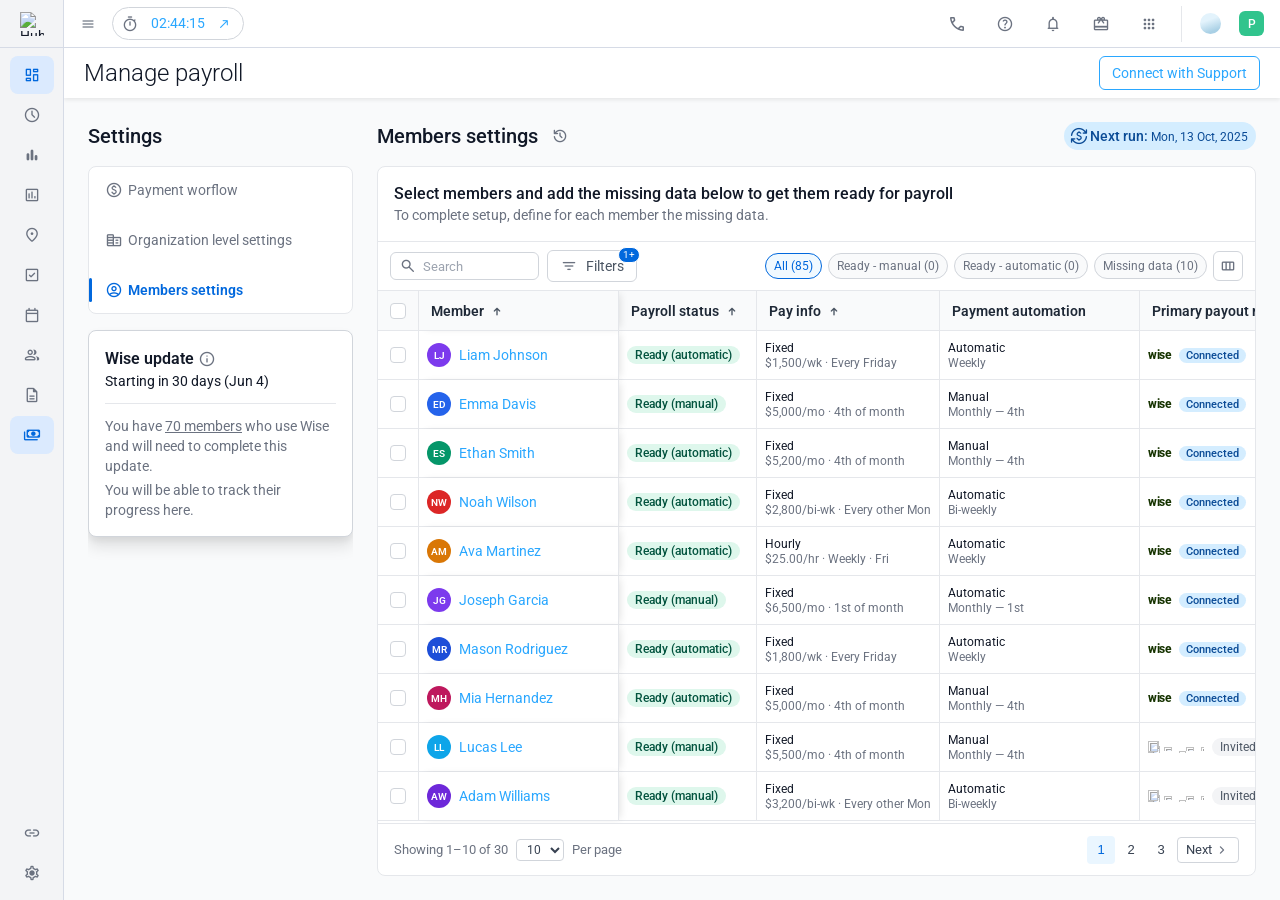
==== commit 2f2d7d56: "Add SVG icon fallback for Brave/Firefox/Safari without Google Fonts" ====
--- a/wise-integrations.html
+++ b/wise-integrations.html
@@ -7,7 +7,7 @@
 <link rel="preconnect" href="https://fonts.googleapis.com" />
 <link rel="preconnect" href="https://fonts.gstatic.com" crossorigin />
 <link href="https://fonts.googleapis.com/css2?family=Roboto:wght@300;400;500;600&display=swap" rel="stylesheet" />
-<link href="https://fonts.googleapis.com/css2?family=Material+Symbols+Rounded:opsz,wght,FILL,GRAD@18,400,0,0&display=swap" rel="stylesheet" />
+<link href="https://fonts.googleapis.com/css2?family=Material+Symbols+Rounded:opsz,wght,FILL,GRAD@18,400,0,0&display=block" rel="stylesheet" />
 <style>
   *, *::before, *::after { box-sizing: border-box; margin: 0; padding: 0; }
   body {
@@ -20,12 +20,25 @@
   }
   .icon {
     font-family: 'Material Symbols Rounded', sans-serif;
-    font-weight: 400;
+    font-weight: normal;
     font-style: normal;
+    font-size: inherit;
     font-variation-settings: 'FILL' 0, 'wght' 400, 'GRAD' 0, 'opsz' 18;
     line-height: 1;
     display: inline-block;
     white-space: nowrap;
+    vertical-align: middle;
+    /* Cross-browser ligature support */
+    letter-spacing: normal;
+    text-transform: none;
+    word-wrap: normal;
+    direction: ltr;
+    font-feature-settings: 'liga' 1;
+    -webkit-font-feature-settings: 'liga' 1;
+    -moz-font-feature-settings: 'liga' 1;
+    -webkit-font-smoothing: antialiased;
+    -moz-osx-font-smoothing: grayscale;
+    text-rendering: optimizeLegibility;
   }
   .icon-18 { font-size: 18px; line-height: 18px; }
   .icon-20 { font-size: 20px; line-height: 20px; }
@@ -4356,5 +4369,6 @@
   })();
 
 </script>
+<script src="icon-fallback.js"></script>
 </body>
 </html>
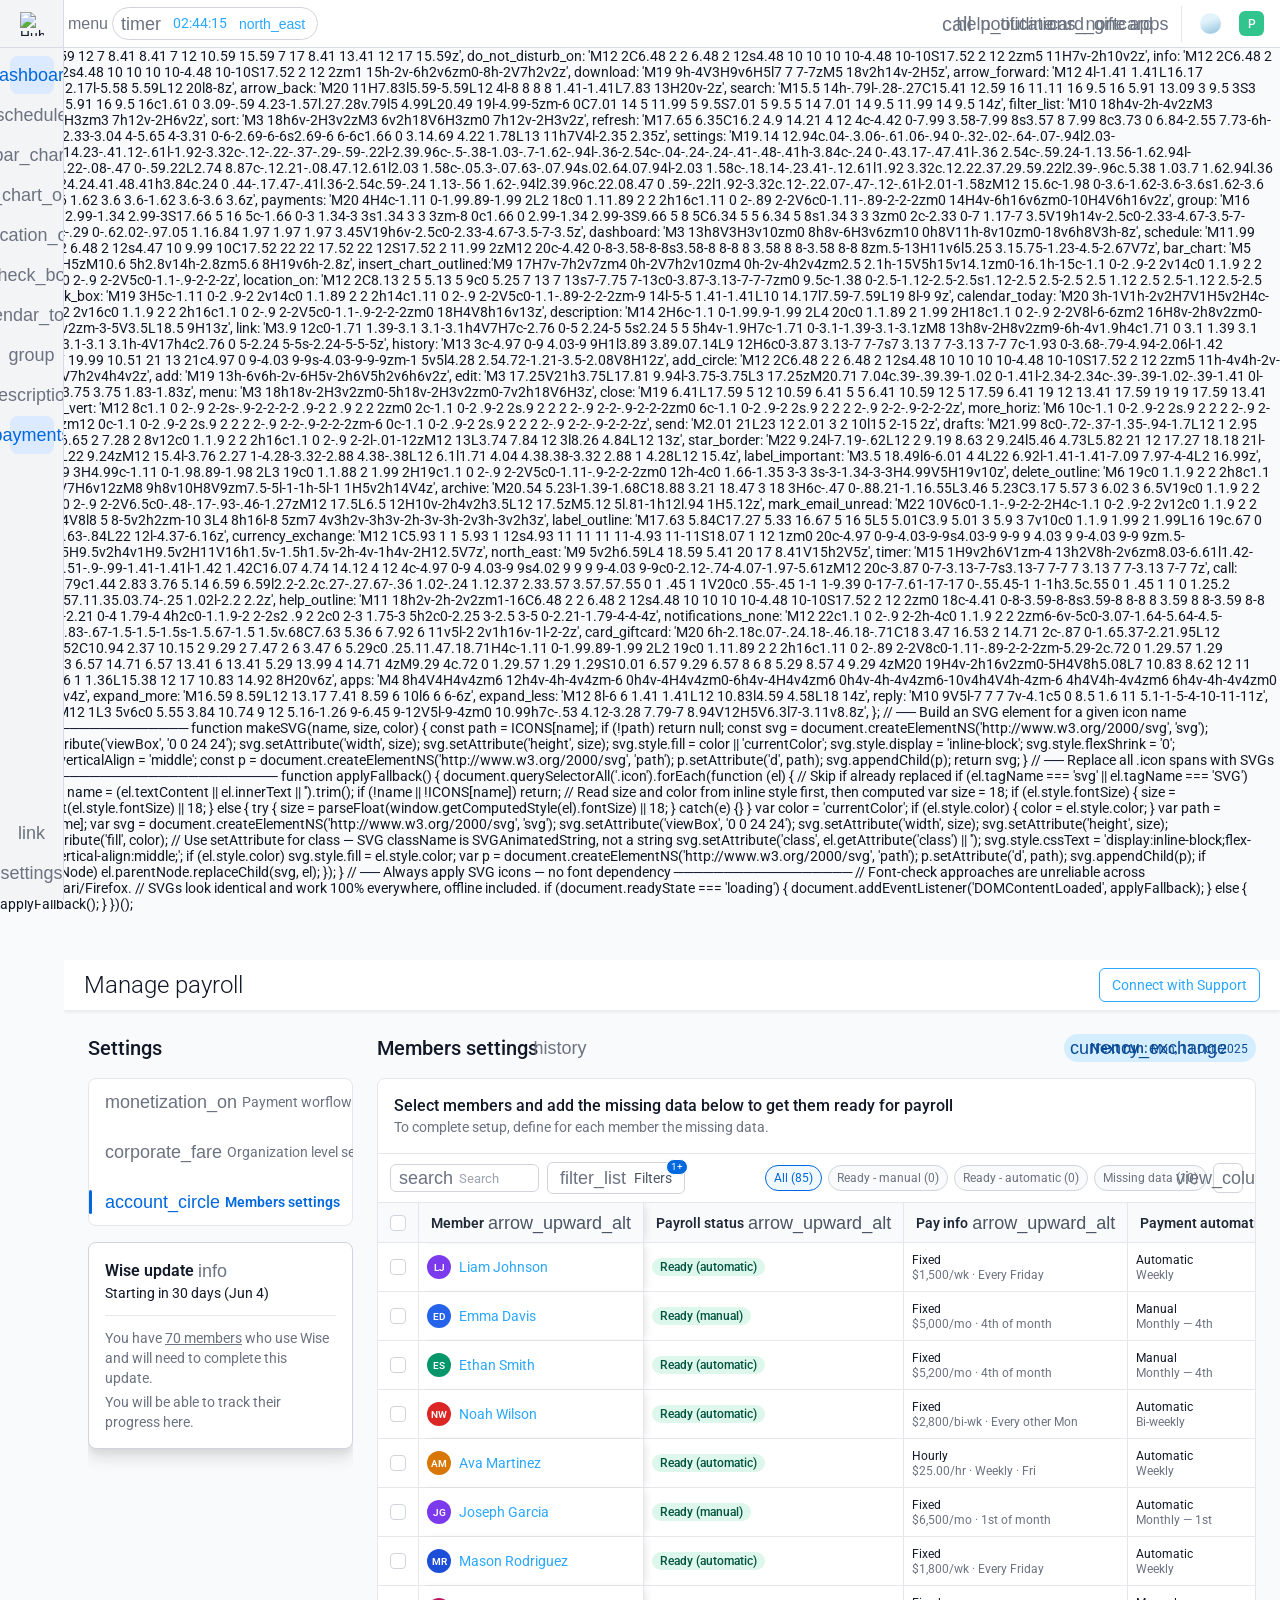
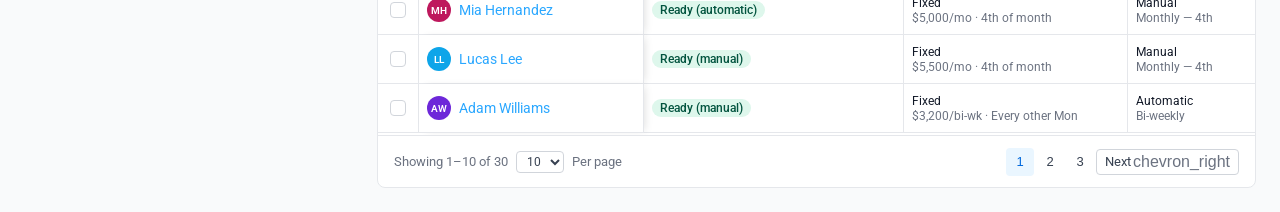
==== commit 43030cd9: "Fix icon fallback: SVG className TypeError was killing forEach loop" ====
--- a/wise-integrations.html
+++ b/wise-integrations.html
@@ -7,7 +7,6 @@
 <link rel="preconnect" href="https://fonts.googleapis.com" />
 <link rel="preconnect" href="https://fonts.gstatic.com" crossorigin />
 <link href="https://fonts.googleapis.com/css2?family=Roboto:wght@300;400;500;600&display=swap" rel="stylesheet" />
-<link href="https://fonts.googleapis.com/css2?family=Material+Symbols+Rounded:opsz,wght,FILL,GRAD@18,400,0,0&display=block" rel="stylesheet" />
 <style>
   *, *::before, *::after { box-sizing: border-box; margin: 0; padding: 0; }
   body {
@@ -2015,6 +2014,148 @@
   }
 
 </style>
+<script>
+/**
+ * icon-fallback.js
+ * ─────────────────────────────────────────────────────────────────
+ * Detects when Material Symbols Rounded fails to load (e.g. Brave
+ * shields, offline, ad blocker) and replaces every .icon span with
+ * an inline SVG — so icons always render regardless of network or
+ * browser security settings.
+ *
+ * Add to any prototype page:
+ *   <script src="icon-fallback.js"></script>
+ * ─────────────────────────────────────────────────────────────────
+ */
+(function () {
+  // ── SVG paths for every icon used in the prototype ──────────────
+  // viewBox="0 0 24 24", fill="currentColor"
+  const ICONS = {
+    mail:                 'M20 4H4c-1.1 0-2 .9-2 2v12c0 1.1.9 2 2 2h16c1.1 0 2-.9 2-2V6c0-1.1-.9-2-2-2zm0 4l-8 5-8-5V6l8 5 8-5v2z',
+    check:               'M9 16.2L4.8 12l-1.4 1.4L9 19 21 7l-1.4-1.4L9 16.2z',
+    warning:             'M1 21h22L12 2 1 21zm12-3h-2v-2h2v2zm0-4h-2v-4h2v4z',
+    cancel:              'M12 2C6.47 2 2 6.47 2 12s4.47 10 10 10 10-4.47 10-10S17.53 2 12 2zm5 13.59L15.59 17 12 13.41 8.41 17 7 15.59 10.59 12 7 8.41 8.41 7 12 10.59 15.59 7 17 8.41 13.41 12 17 15.59z',
+    do_not_disturb_on:   'M12 2C6.48 2 2 6.48 2 12s4.48 10 10 10 10-4.48 10-10S17.52 2 12 2zm5 11H7v-2h10v2z',
+    info:                'M12 2C6.48 2 2 6.48 2 12s4.48 10 10 10 10-4.48 10-10S17.52 2 12 2zm1 15h-2v-6h2v6zm0-8h-2V7h2v2z',
+    download:            'M19 9h-4V3H9v6H5l7 7 7-7zM5 18v2h14v-2H5z',
+    arrow_forward:       'M12 4l-1.41 1.41L16.17 11H4v2h12.17l-5.58 5.59L12 20l8-8z',
+    arrow_back:          'M20 11H7.83l5.59-5.59L12 4l-8 8 8 8 1.41-1.41L7.83 13H20v-2z',
+    search:              'M15.5 14h-.79l-.28-.27C15.41 12.59 16 11.11 16 9.5 16 5.91 13.09 3 9.5 3S3 5.91 3 9.5 5.91 16 9.5 16c1.61 0 3.09-.59 4.23-1.57l.27.28v.79l5 4.99L20.49 19l-4.99-5zm-6 0C7.01 14 5 11.99 5 9.5S7.01 5 9.5 5 14 7.01 14 9.5 11.99 14 9.5 14z',
+    filter_list:         'M10 18h4v-2h-4v2zM3 6v2h18V6H3zm3 7h12v-2H6v2z',
+    sort:                'M3 18h6v-2H3v2zM3 6v2h18V6H3zm0 7h12v-2H3v2z',
+    refresh:             'M17.65 6.35C16.2 4.9 14.21 4 12 4c-4.42 0-7.99 3.58-7.99 8s3.57 8 7.99 8c3.73 0 6.84-2.55 7.73-6h-2.08c-.82 2.33-3.04 4-5.65 4-3.31 0-6-2.69-6-6s2.69-6 6-6c1.66 0 3.14.69 4.22 1.78L13 11h7V4l-2.35 2.35z',
+    settings:            'M19.14 12.94c.04-.3.06-.61.06-.94 0-.32-.02-.64-.07-.94l2.03-1.58c.18-.14.23-.41.12-.61l-1.92-3.32c-.12-.22-.37-.29-.59-.22l-2.39.96c-.5-.38-1.03-.7-1.62-.94l-.36-2.54c-.04-.24-.24-.41-.48-.41h-3.84c-.24 0-.43.17-.47.41l-.36 2.54c-.59.24-1.13.56-1.62.94l-2.39-.96c-.22-.08-.47 0-.59.22L2.74 8.87c-.12.21-.08.47.12.61l2.03 1.58c-.05.3-.07.63-.07.94s.02.64.07.94l-2.03 1.58c-.18.14-.23.41-.12.61l1.92 3.32c.12.22.37.29.59.22l2.39-.96c.5.38 1.03.7 1.62.94l.36 2.54c.05.24.24.41.48.41h3.84c.24 0 .44-.17.47-.41l.36-2.54c.59-.24 1.13-.56 1.62-.94l2.39.96c.22.08.47 0 .59-.22l1.92-3.32c.12-.22.07-.47-.12-.61l-2.01-1.58zM12 15.6c-1.98 0-3.6-1.62-3.6-3.6s1.62-3.6 3.6-3.6 3.6 1.62 3.6 3.6-1.62 3.6-3.6 3.6z',
+    payments:            'M20 4H4c-1.11 0-1.99.89-1.99 2L2 18c0 1.11.89 2 2 2h16c1.11 0 2-.89 2-2V6c0-1.11-.89-2-2-2zm0 14H4v-6h16v6zm0-10H4V6h16v2z',
+    group:               'M16 11c1.66 0 2.99-1.34 2.99-3S17.66 5 16 5c-1.66 0-3 1.34-3 3s1.34 3 3 3zm-8 0c1.66 0 2.99-1.34 2.99-3S9.66 5 8 5C6.34 5 5 6.34 5 8s1.34 3 3 3zm0 2c-2.33 0-7 1.17-7 3.5V19h14v-2.5c0-2.33-4.67-3.5-7-3.5zm8 0c-.29 0-.62.02-.97.05 1.16.84 1.97 1.97 1.97 3.45V19h6v-2.5c0-2.33-4.67-3.5-7-3.5z',
+    dashboard:           'M3 13h8V3H3v10zm0 8h8v-6H3v6zm10 0h8V11h-8v10zm0-18v6h8V3h-8z',
+    schedule:            'M11.99 2C6.47 2 2 6.48 2 12s4.47 10 9.99 10C17.52 22 22 17.52 22 12S17.52 2 11.99 2zM12 20c-4.42 0-8-3.58-8-8s3.58-8 8-8 8 3.58 8 8-3.58 8-8 8zm.5-13H11v6l5.25 3.15.75-1.23-4.5-2.67V7z',
+    bar_chart:           'M5 9.2h3V19H5zM10.6 5h2.8v14h-2.8zm5.6 8H19v6h-2.8z',
+    insert_chart_outlined:'M9 17H7v-7h2v7zm4 0h-2V7h2v10zm4 0h-2v-4h2v4zm2.5 2.1h-15V5h15v14.1zm0-16.1h-15c-1.1 0-2 .9-2 2v14c0 1.1.9 2 2 2h15c1.1 0 2-.9 2-2V5c0-1.1-.9-2-2-2z',
+    location_on:         'M12 2C8.13 2 5 5.13 5 9c0 5.25 7 13 7 13s7-7.75 7-13c0-3.87-3.13-7-7-7zm0 9.5c-1.38 0-2.5-1.12-2.5-2.5s1.12-2.5 2.5-2.5 2.5 1.12 2.5 2.5-1.12 2.5-2.5 2.5z',
+    check_box:           'M19 3H5c-1.11 0-2 .9-2 2v14c0 1.1.89 2 2 2h14c1.11 0 2-.9 2-2V5c0-1.1-.89-2-2-2zm-9 14l-5-5 1.41-1.41L10 14.17l7.59-7.59L19 8l-9 9z',
+    calendar_today:      'M20 3h-1V1h-2v2H7V1H5v2H4c-1.1 0-2 .9-2 2v16c0 1.1.9 2 2 2h16c1.1 0 2-.9 2-2V5c0-1.1-.9-2-2-2zm0 18H4V8h16v13z',
+    description:         'M14 2H6c-1.1 0-1.99.9-1.99 2L4 20c0 1.1.89 2 1.99 2H18c1.1 0 2-.9 2-2V8l-6-6zm2 16H8v-2h8v2zm0-4H8v-2h8v2zm-3-5V3.5L18.5 9H13z',
+    link:                'M3.9 12c0-1.71 1.39-3.1 3.1-3.1h4V7H7c-2.76 0-5 2.24-5 5s2.24 5 5 5h4v-1.9H7c-1.71 0-3.1-1.39-3.1-3.1zM8 13h8v-2H8v2zm9-6h-4v1.9h4c1.71 0 3.1 1.39 3.1 3.1s-1.39 3.1-3.1 3.1h-4V17h4c2.76 0 5-2.24 5-5s-2.24-5-5-5z',
+    history:             'M13 3c-4.97 0-9 4.03-9 9H1l3.89 3.89.07.14L9 12H6c0-3.87 3.13-7 7-7s7 3.13 7 7-3.13 7-7 7c-1.93 0-3.68-.79-4.94-2.06l-1.42 1.42C8.27 19.99 10.51 21 13 21c4.97 0 9-4.03 9-9s-4.03-9-9-9zm-1 5v5l4.28 2.54.72-1.21-3.5-2.08V8H12z',
+    add_circle:          'M12 2C6.48 2 2 6.48 2 12s4.48 10 10 10 10-4.48 10-10S17.52 2 12 2zm5 11h-4v4h-2v-4H7v-2h4V7h2v4h4v2z',
+    add:                 'M19 13h-6v6h-2v-6H5v-2h6V5h2v6h6v2z',
+    edit:                'M3 17.25V21h3.75L17.81 9.94l-3.75-3.75L3 17.25zM20.71 7.04c.39-.39.39-1.02 0-1.41l-2.34-2.34c-.39-.39-1.02-.39-1.41 0l-1.83 1.83 3.75 3.75 1.83-1.83z',
+    menu:                'M3 18h18v-2H3v2zm0-5h18v-2H3v2zm0-7v2h18V6H3z',
+    close:               'M19 6.41L17.59 5 12 10.59 6.41 5 5 6.41 10.59 12 5 17.59 6.41 19 12 13.41 17.59 19 19 17.59 13.41 12z',
+    more_vert:           'M12 8c1.1 0 2-.9 2-2s-.9-2-2-2-2 .9-2 2 .9 2 2 2zm0 2c-1.1 0-2 .9-2 2s.9 2 2 2 2-.9 2-2-.9-2-2-2zm0 6c-1.1 0-2 .9-2 2s.9 2 2 2 2-.9 2-2-.9-2-2-2z',
+    more_horiz:          'M6 10c-1.1 0-2 .9-2 2s.9 2 2 2 2-.9 2-2-.9-2-2-2zm12 0c-1.1 0-2 .9-2 2s.9 2 2 2 2-.9 2-2-.9-2-2-2zm-6 0c-1.1 0-2 .9-2 2s.9 2 2 2 2-.9 2-2-.9-2-2-2z',
+    send:                'M2.01 21L23 12 2.01 3 2 10l15 2-15 2z',
+    drafts:              'M21.99 8c0-.72-.37-1.35-.94-1.7L12 1 2.95 6.3C2.38 6.65 2 7.28 2 8v12c0 1.1.9 2 2 2h16c1.1 0 2-.9 2-2l-.01-12zM12 13L3.74 7.84 12 3l8.26 4.84L12 13z',
+    star_border:         'M22 9.24l-7.19-.62L12 2 9.19 8.63 2 9.24l5.46 4.73L5.82 21 12 17.27 18.18 21l-1.63-7.03L22 9.24zM12 15.4l-3.76 2.27 1-4.28-3.32-2.88 4.38-.38L12 6.1l1.71 4.04 4.38.38-3.32 2.88 1 4.28L12 15.4z',
+    label_important:     'M3.5 18.49l6-6.01 4 4L22 6.92l-1.41-1.41-7.09 7.97-4-4L2 16.99z',
+    inbox:               'M19 3H4.99c-1.11 0-1.98.89-1.98 2L3 19c0 1.1.88 2 1.99 2H19c1.1 0 2-.9 2-2V5c0-1.11-.9-2-2-2zm0 12h-4c0 1.66-1.35 3-3 3s-3-1.34-3-3H4.99V5H19v10z',
+    delete_outline:      'M6 19c0 1.1.9 2 2 2h8c1.1 0 2-.9 2-2V7H6v12zM8 9h8v10H8V9zm7.5-5l-1-1h-5l-1 1H5v2h14V4z',
+    archive:             'M20.54 5.23l-1.39-1.68C18.88 3.21 18.47 3 18 3H6c-.47 0-.88.21-1.16.55L3.46 5.23C3.17 5.57 3 6.02 3 6.5V19c0 1.1.9 2 2 2h14c1.1 0 2-.9 2-2V6.5c0-.48-.17-.93-.46-1.27zM12 17.5L6.5 12H10v-2h4v2h3.5L12 17.5zM5.12 5l.81-1h12l.94 1H5.12z',
+    mark_email_unread:   'M22 10V6c0-1.1-.9-2-2-2H4c-1.1 0-2 .9-2 2v12c0 1.1.9 2 2 2h12v-2H4V8l8 5 8-5v2h2zm-10 3L4 8h16l-8 5zm7 4v3h2v-3h3v-2h-3v-3h-2v3h-3v2h3z',
+    label_outline:       'M17.63 5.84C17.27 5.33 16.67 5 16 5L5 5.01C3.9 5.01 3 5.9 3 7v10c0 1.1.9 1.99 2 1.99L16 19c.67 0 1.27-.33 1.63-.84L22 12l-4.37-6.16z',
+    currency_exchange:   'M12 1C5.93 1 1 5.93 1 12s4.93 11 11 11 11-4.93 11-11S18.07 1 12 1zm0 20c-4.97 0-9-4.03-9-9s4.03-9 9-9 9 4.03 9 9-4.03 9-9 9zm.5-13H11v1.5H9.5v2h4v1H9.5v2H11V16h1.5v-1.5h1.5v-2h-4v-1h4v-2H12.5V7z',
+    north_east:          'M9 5v2h6.59L4 18.59 5.41 20 17 8.41V15h2V5z',
+    timer:               'M15 1H9v2h6V1zm-4 13h2V8h-2v6zm8.03-6.61l1.42-1.42c-.43-.51-.9-.99-1.41-1.41l-1.42 1.42C16.07 4.74 14.12 4 12 4c-4.97 0-9 4.03-9 9s4.02 9 9 9 9-4.03 9-9c0-2.12-.74-4.07-1.97-5.61zM12 20c-3.87 0-7-3.13-7-7s3.13-7 7-7 7 3.13 7 7-3.13 7-7 7z',
+    call:                'M6.62 10.79c1.44 2.83 3.76 5.14 6.59 6.59l2.2-2.2c.27-.27.67-.36 1.02-.24 1.12.37 2.33.57 3.57.57.55 0 1 .45 1 1V20c0 .55-.45 1-1 1-9.39 0-17-7.61-17-17 0-.55.45-1 1-1h3.5c.55 0 1 .45 1 1 0 1.25.2 2.45.57 3.57.11.35.03.74-.25 1.02l-2.2 2.2z',
+    help_outline:        'M11 18h2v-2h-2v2zm1-16C6.48 2 2 6.48 2 12s4.48 10 10 10 10-4.48 10-10S17.52 2 12 2zm0 18c-4.41 0-8-3.59-8-8s3.59-8 8-8 8 3.59 8 8-3.59 8-8 8zm0-14c-2.21 0-4 1.79-4 4h2c0-1.1.9-2 2-2s2 .9 2 2c0 2-3 1.75-3 5h2c0-2.25 3-2.5 3-5 0-2.21-1.79-4-4-4z',
+    notifications_none:  'M12 22c1.1 0 2-.9 2-2h-4c0 1.1.9 2 2 2zm6-6v-5c0-3.07-1.64-5.64-4.5-6.32V4c0-.83-.67-1.5-1.5-1.5s-1.5.67-1.5 1.5v.68C7.63 5.36 6 7.92 6 11v5l-2 2v1h16v-1l-2-2z',
+    card_giftcard:       'M20 6h-2.18c.07-.24.18-.46.18-.71C18 3.47 16.53 2 14.71 2c-.87 0-1.65.37-2.21.95L12 3.48l-.49-.52C10.94 2.37 10.15 2 9.29 2 7.47 2 6 3.47 6 5.29c0 .25.11.47.18.71H4c-1.11 0-1.99.89-1.99 2L2 19c0 1.11.89 2 2 2h16c1.11 0 2-.89 2-2V8c0-1.11-.89-2-2-2zm-5.29-2c.72 0 1.29.57 1.29 1.29S15.43 6.57 14.71 6.57 13.41 6 13.41 5.29 13.99 4 14.71 4zM9.29 4c.72 0 1.29.57 1.29 1.29S10.01 6.57 9.29 6.57 8 6 8 5.29 8.57 4 9.29 4zM20 19H4v-2h16v2zm0-5H4V8h5.08L7 10.83 8.62 12 11 8.76l1-1.36 1 1.36L15.38 12 17 10.83 14.92 8H20v6z',
+    apps:                'M4 8h4V4H4v4zm6 12h4v-4h-4v4zm-6 0h4v-4H4v4zm0-6h4v-4H4v4zm6 0h4v-4h-4v4zm6-10v4h4V4h-4zm-6 4h4V4h-4v4zm6 6h4v-4h-4v4zm0 6h4v-4h-4v4z',
+    expand_more:         'M16.59 8.59L12 13.17 7.41 8.59 6 10l6 6 6-6z',
+    expand_less:         'M12 8l-6 6 1.41 1.41L12 10.83l4.59 4.58L18 14z',
+    reply:               'M10 9V5l-7 7 7 7v-4.1c5 0 8.5 1.6 11 5.1-1-5-4-10-11-11z',
+    security:            'M12 1L3 5v6c0 5.55 3.84 10.74 9 12 5.16-1.26 9-6.45 9-12V5l-9-4zm0 10.99h7c-.53 4.12-3.28 7.79-7 8.94V12H5V6.3l7-3.11v8.8z',
+  };
+
+  // ── Build an SVG element for a given icon name ───────────────────
+  function makeSVG(name, size, color) {
+    const path = ICONS[name];
+    if (!path) return null;
+    const svg = document.createElementNS('http://www.w3.org/2000/svg', 'svg');
+    svg.setAttribute('viewBox', '0 0 24 24');
+    svg.setAttribute('width', size);
+    svg.setAttribute('height', size);
+    svg.style.fill = color || 'currentColor';
+    svg.style.display = 'inline-block';
+    svg.style.flexShrink = '0';
+    svg.style.verticalAlign = 'middle';
+    const p = document.createElementNS('http://www.w3.org/2000/svg', 'path');
+    p.setAttribute('d', path);
+    svg.appendChild(p);
+    return svg;
+  }
+
+  // ── Replace all .icon spans with SVGs ────────────────────────────
+  function applyFallback() {
+    document.querySelectorAll('.icon').forEach(function (el) {
+      // Skip if already replaced
+      if (el.tagName === 'svg' || el.tagName === 'SVG') return;
+      var name = (el.textContent || el.innerText || '').trim();
+      if (!name || !ICONS[name]) return;
+
+      // Read size and color from inline style first, then computed
+      var size = 18;
+      if (el.style.fontSize) {
+        size = parseFloat(el.style.fontSize) || 18;
+      } else {
+        try { size = parseFloat(window.getComputedStyle(el).fontSize) || 18; } catch(e) {}
+      }
+
+      var color = 'currentColor';
+      if (el.style.color) {
+        color = el.style.color;
+      }
+
+      var path = ICONS[name];
+      var svg = document.createElementNS('http://www.w3.org/2000/svg', 'svg');
+      svg.setAttribute('viewBox', '0 0 24 24');
+      svg.setAttribute('width', size);
+      svg.setAttribute('height', size);
+      svg.setAttribute('fill', color);
+      // Use setAttribute for class — SVG className is SVGAnimatedString, not a string
+      svg.setAttribute('class', el.getAttribute('class') || '');
+      svg.style.cssText = 'display:inline-block;flex-shrink:0;vertical-align:middle;';
+      if (el.style.color) svg.style.fill = el.style.color;
+
+      var p = document.createElementNS('http://www.w3.org/2000/svg', 'path');
+      p.setAttribute('d', path);
+      svg.appendChild(p);
+
+      if (el.parentNode) el.parentNode.replaceChild(svg, el);
+    });
+  }
+
+  // ── Always apply SVG icons — no font dependency ──────────────────
+  // Font-check approaches are unreliable across Brave/Safari/Firefox.
+  // SVGs look identical and work 100% everywhere, offline included.
+  if (document.readyState === 'loading') {
+    document.addEventListener('DOMContentLoaded', applyFallback);
+  } else {
+    applyFallback();
+  }
+})();
+
+</script>
 </head>
 <body>
 
@@ -4369,6 +4510,5 @@
   })();
 
 </script>
-<script src="icon-fallback.js"></script>
 </body>
 </html>
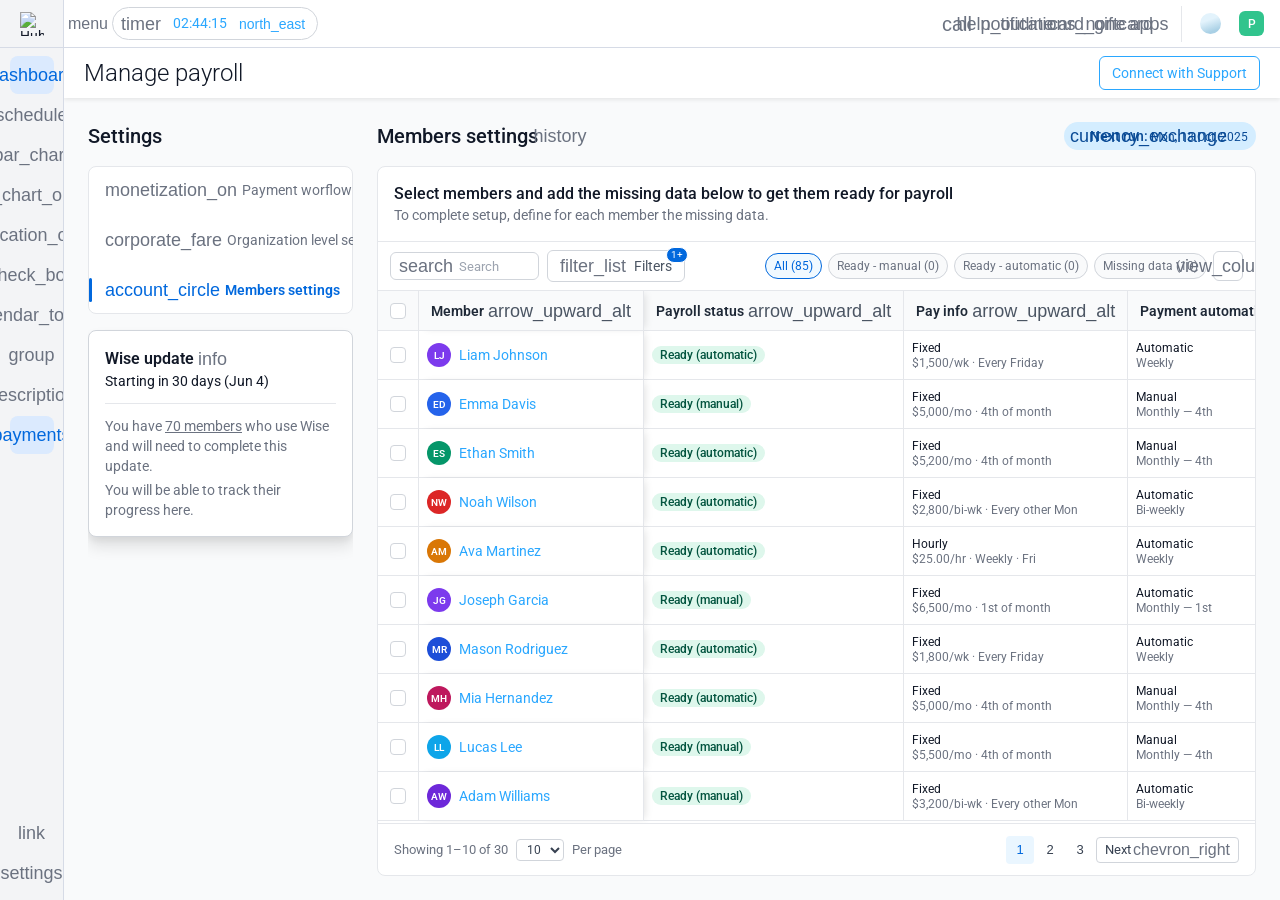
==== commit 97020293: "Self-host Material Symbols Rounded font — no Google Fonts dependency" ====
--- a/wise-integrations.html
+++ b/wise-integrations.html
@@ -6,6 +6,7 @@
 <title>Wise Integrations – Manage Payroll</title>
 <link rel="preconnect" href="https://fonts.googleapis.com" />
 <link rel="preconnect" href="https://fonts.gstatic.com" crossorigin />
+<link rel="stylesheet" href="material-symbols.css" />
 <link href="https://fonts.googleapis.com/css2?family=Roboto:wght@300;400;500;600&display=swap" rel="stylesheet" />
 <style>
   *, *::before, *::after { box-sizing: border-box; margin: 0; padding: 0; }
@@ -2014,148 +2015,6 @@
   }
 
 </style>
-<script>
-/**
- * icon-fallback.js
- * ─────────────────────────────────────────────────────────────────
- * Detects when Material Symbols Rounded fails to load (e.g. Brave
- * shields, offline, ad blocker) and replaces every .icon span with
- * an inline SVG — so icons always render regardless of network or
- * browser security settings.
- *
- * Add to any prototype page:
- *   <script src="icon-fallback.js"></script>
- * ─────────────────────────────────────────────────────────────────
- */
-(function () {
-  // ── SVG paths for every icon used in the prototype ──────────────
-  // viewBox="0 0 24 24", fill="currentColor"
-  const ICONS = {
-    mail:                 'M20 4H4c-1.1 0-2 .9-2 2v12c0 1.1.9 2 2 2h16c1.1 0 2-.9 2-2V6c0-1.1-.9-2-2-2zm0 4l-8 5-8-5V6l8 5 8-5v2z',
-    check:               'M9 16.2L4.8 12l-1.4 1.4L9 19 21 7l-1.4-1.4L9 16.2z',
-    warning:             'M1 21h22L12 2 1 21zm12-3h-2v-2h2v2zm0-4h-2v-4h2v4z',
-    cancel:              'M12 2C6.47 2 2 6.47 2 12s4.47 10 10 10 10-4.47 10-10S17.53 2 12 2zm5 13.59L15.59 17 12 13.41 8.41 17 7 15.59 10.59 12 7 8.41 8.41 7 12 10.59 15.59 7 17 8.41 13.41 12 17 15.59z',
-    do_not_disturb_on:   'M12 2C6.48 2 2 6.48 2 12s4.48 10 10 10 10-4.48 10-10S17.52 2 12 2zm5 11H7v-2h10v2z',
-    info:                'M12 2C6.48 2 2 6.48 2 12s4.48 10 10 10 10-4.48 10-10S17.52 2 12 2zm1 15h-2v-6h2v6zm0-8h-2V7h2v2z',
-    download:            'M19 9h-4V3H9v6H5l7 7 7-7zM5 18v2h14v-2H5z',
-    arrow_forward:       'M12 4l-1.41 1.41L16.17 11H4v2h12.17l-5.58 5.59L12 20l8-8z',
-    arrow_back:          'M20 11H7.83l5.59-5.59L12 4l-8 8 8 8 1.41-1.41L7.83 13H20v-2z',
-    search:              'M15.5 14h-.79l-.28-.27C15.41 12.59 16 11.11 16 9.5 16 5.91 13.09 3 9.5 3S3 5.91 3 9.5 5.91 16 9.5 16c1.61 0 3.09-.59 4.23-1.57l.27.28v.79l5 4.99L20.49 19l-4.99-5zm-6 0C7.01 14 5 11.99 5 9.5S7.01 5 9.5 5 14 7.01 14 9.5 11.99 14 9.5 14z',
-    filter_list:         'M10 18h4v-2h-4v2zM3 6v2h18V6H3zm3 7h12v-2H6v2z',
-    sort:                'M3 18h6v-2H3v2zM3 6v2h18V6H3zm0 7h12v-2H3v2z',
-    refresh:             'M17.65 6.35C16.2 4.9 14.21 4 12 4c-4.42 0-7.99 3.58-7.99 8s3.57 8 7.99 8c3.73 0 6.84-2.55 7.73-6h-2.08c-.82 2.33-3.04 4-5.65 4-3.31 0-6-2.69-6-6s2.69-6 6-6c1.66 0 3.14.69 4.22 1.78L13 11h7V4l-2.35 2.35z',
-    settings:            'M19.14 12.94c.04-.3.06-.61.06-.94 0-.32-.02-.64-.07-.94l2.03-1.58c.18-.14.23-.41.12-.61l-1.92-3.32c-.12-.22-.37-.29-.59-.22l-2.39.96c-.5-.38-1.03-.7-1.62-.94l-.36-2.54c-.04-.24-.24-.41-.48-.41h-3.84c-.24 0-.43.17-.47.41l-.36 2.54c-.59.24-1.13.56-1.62.94l-2.39-.96c-.22-.08-.47 0-.59.22L2.74 8.87c-.12.21-.08.47.12.61l2.03 1.58c-.05.3-.07.63-.07.94s.02.64.07.94l-2.03 1.58c-.18.14-.23.41-.12.61l1.92 3.32c.12.22.37.29.59.22l2.39-.96c.5.38 1.03.7 1.62.94l.36 2.54c.05.24.24.41.48.41h3.84c.24 0 .44-.17.47-.41l.36-2.54c.59-.24 1.13-.56 1.62-.94l2.39.96c.22.08.47 0 .59-.22l1.92-3.32c.12-.22.07-.47-.12-.61l-2.01-1.58zM12 15.6c-1.98 0-3.6-1.62-3.6-3.6s1.62-3.6 3.6-3.6 3.6 1.62 3.6 3.6-1.62 3.6-3.6 3.6z',
-    payments:            'M20 4H4c-1.11 0-1.99.89-1.99 2L2 18c0 1.11.89 2 2 2h16c1.11 0 2-.89 2-2V6c0-1.11-.89-2-2-2zm0 14H4v-6h16v6zm0-10H4V6h16v2z',
-    group:               'M16 11c1.66 0 2.99-1.34 2.99-3S17.66 5 16 5c-1.66 0-3 1.34-3 3s1.34 3 3 3zm-8 0c1.66 0 2.99-1.34 2.99-3S9.66 5 8 5C6.34 5 5 6.34 5 8s1.34 3 3 3zm0 2c-2.33 0-7 1.17-7 3.5V19h14v-2.5c0-2.33-4.67-3.5-7-3.5zm8 0c-.29 0-.62.02-.97.05 1.16.84 1.97 1.97 1.97 3.45V19h6v-2.5c0-2.33-4.67-3.5-7-3.5z',
-    dashboard:           'M3 13h8V3H3v10zm0 8h8v-6H3v6zm10 0h8V11h-8v10zm0-18v6h8V3h-8z',
-    schedule:            'M11.99 2C6.47 2 2 6.48 2 12s4.47 10 9.99 10C17.52 22 22 17.52 22 12S17.52 2 11.99 2zM12 20c-4.42 0-8-3.58-8-8s3.58-8 8-8 8 3.58 8 8-3.58 8-8 8zm.5-13H11v6l5.25 3.15.75-1.23-4.5-2.67V7z',
-    bar_chart:           'M5 9.2h3V19H5zM10.6 5h2.8v14h-2.8zm5.6 8H19v6h-2.8z',
-    insert_chart_outlined:'M9 17H7v-7h2v7zm4 0h-2V7h2v10zm4 0h-2v-4h2v4zm2.5 2.1h-15V5h15v14.1zm0-16.1h-15c-1.1 0-2 .9-2 2v14c0 1.1.9 2 2 2h15c1.1 0 2-.9 2-2V5c0-1.1-.9-2-2-2z',
-    location_on:         'M12 2C8.13 2 5 5.13 5 9c0 5.25 7 13 7 13s7-7.75 7-13c0-3.87-3.13-7-7-7zm0 9.5c-1.38 0-2.5-1.12-2.5-2.5s1.12-2.5 2.5-2.5 2.5 1.12 2.5 2.5-1.12 2.5-2.5 2.5z',
-    check_box:           'M19 3H5c-1.11 0-2 .9-2 2v14c0 1.1.89 2 2 2h14c1.11 0 2-.9 2-2V5c0-1.1-.89-2-2-2zm-9 14l-5-5 1.41-1.41L10 14.17l7.59-7.59L19 8l-9 9z',
-    calendar_today:      'M20 3h-1V1h-2v2H7V1H5v2H4c-1.1 0-2 .9-2 2v16c0 1.1.9 2 2 2h16c1.1 0 2-.9 2-2V5c0-1.1-.9-2-2-2zm0 18H4V8h16v13z',
-    description:         'M14 2H6c-1.1 0-1.99.9-1.99 2L4 20c0 1.1.89 2 1.99 2H18c1.1 0 2-.9 2-2V8l-6-6zm2 16H8v-2h8v2zm0-4H8v-2h8v2zm-3-5V3.5L18.5 9H13z',
-    link:                'M3.9 12c0-1.71 1.39-3.1 3.1-3.1h4V7H7c-2.76 0-5 2.24-5 5s2.24 5 5 5h4v-1.9H7c-1.71 0-3.1-1.39-3.1-3.1zM8 13h8v-2H8v2zm9-6h-4v1.9h4c1.71 0 3.1 1.39 3.1 3.1s-1.39 3.1-3.1 3.1h-4V17h4c2.76 0 5-2.24 5-5s-2.24-5-5-5z',
-    history:             'M13 3c-4.97 0-9 4.03-9 9H1l3.89 3.89.07.14L9 12H6c0-3.87 3.13-7 7-7s7 3.13 7 7-3.13 7-7 7c-1.93 0-3.68-.79-4.94-2.06l-1.42 1.42C8.27 19.99 10.51 21 13 21c4.97 0 9-4.03 9-9s-4.03-9-9-9zm-1 5v5l4.28 2.54.72-1.21-3.5-2.08V8H12z',
-    add_circle:          'M12 2C6.48 2 2 6.48 2 12s4.48 10 10 10 10-4.48 10-10S17.52 2 12 2zm5 11h-4v4h-2v-4H7v-2h4V7h2v4h4v2z',
-    add:                 'M19 13h-6v6h-2v-6H5v-2h6V5h2v6h6v2z',
-    edit:                'M3 17.25V21h3.75L17.81 9.94l-3.75-3.75L3 17.25zM20.71 7.04c.39-.39.39-1.02 0-1.41l-2.34-2.34c-.39-.39-1.02-.39-1.41 0l-1.83 1.83 3.75 3.75 1.83-1.83z',
-    menu:                'M3 18h18v-2H3v2zm0-5h18v-2H3v2zm0-7v2h18V6H3z',
-    close:               'M19 6.41L17.59 5 12 10.59 6.41 5 5 6.41 10.59 12 5 17.59 6.41 19 12 13.41 17.59 19 19 17.59 13.41 12z',
-    more_vert:           'M12 8c1.1 0 2-.9 2-2s-.9-2-2-2-2 .9-2 2 .9 2 2 2zm0 2c-1.1 0-2 .9-2 2s.9 2 2 2 2-.9 2-2-.9-2-2-2zm0 6c-1.1 0-2 .9-2 2s.9 2 2 2 2-.9 2-2-.9-2-2-2z',
-    more_horiz:          'M6 10c-1.1 0-2 .9-2 2s.9 2 2 2 2-.9 2-2-.9-2-2-2zm12 0c-1.1 0-2 .9-2 2s.9 2 2 2 2-.9 2-2-.9-2-2-2zm-6 0c-1.1 0-2 .9-2 2s.9 2 2 2 2-.9 2-2-.9-2-2-2z',
-    send:                'M2.01 21L23 12 2.01 3 2 10l15 2-15 2z',
-    drafts:              'M21.99 8c0-.72-.37-1.35-.94-1.7L12 1 2.95 6.3C2.38 6.65 2 7.28 2 8v12c0 1.1.9 2 2 2h16c1.1 0 2-.9 2-2l-.01-12zM12 13L3.74 7.84 12 3l8.26 4.84L12 13z',
-    star_border:         'M22 9.24l-7.19-.62L12 2 9.19 8.63 2 9.24l5.46 4.73L5.82 21 12 17.27 18.18 21l-1.63-7.03L22 9.24zM12 15.4l-3.76 2.27 1-4.28-3.32-2.88 4.38-.38L12 6.1l1.71 4.04 4.38.38-3.32 2.88 1 4.28L12 15.4z',
-    label_important:     'M3.5 18.49l6-6.01 4 4L22 6.92l-1.41-1.41-7.09 7.97-4-4L2 16.99z',
-    inbox:               'M19 3H4.99c-1.11 0-1.98.89-1.98 2L3 19c0 1.1.88 2 1.99 2H19c1.1 0 2-.9 2-2V5c0-1.11-.9-2-2-2zm0 12h-4c0 1.66-1.35 3-3 3s-3-1.34-3-3H4.99V5H19v10z',
-    delete_outline:      'M6 19c0 1.1.9 2 2 2h8c1.1 0 2-.9 2-2V7H6v12zM8 9h8v10H8V9zm7.5-5l-1-1h-5l-1 1H5v2h14V4z',
-    archive:             'M20.54 5.23l-1.39-1.68C18.88 3.21 18.47 3 18 3H6c-.47 0-.88.21-1.16.55L3.46 5.23C3.17 5.57 3 6.02 3 6.5V19c0 1.1.9 2 2 2h14c1.1 0 2-.9 2-2V6.5c0-.48-.17-.93-.46-1.27zM12 17.5L6.5 12H10v-2h4v2h3.5L12 17.5zM5.12 5l.81-1h12l.94 1H5.12z',
-    mark_email_unread:   'M22 10V6c0-1.1-.9-2-2-2H4c-1.1 0-2 .9-2 2v12c0 1.1.9 2 2 2h12v-2H4V8l8 5 8-5v2h2zm-10 3L4 8h16l-8 5zm7 4v3h2v-3h3v-2h-3v-3h-2v3h-3v2h3z',
-    label_outline:       'M17.63 5.84C17.27 5.33 16.67 5 16 5L5 5.01C3.9 5.01 3 5.9 3 7v10c0 1.1.9 1.99 2 1.99L16 19c.67 0 1.27-.33 1.63-.84L22 12l-4.37-6.16z',
-    currency_exchange:   'M12 1C5.93 1 1 5.93 1 12s4.93 11 11 11 11-4.93 11-11S18.07 1 12 1zm0 20c-4.97 0-9-4.03-9-9s4.03-9 9-9 9 4.03 9 9-4.03 9-9 9zm.5-13H11v1.5H9.5v2h4v1H9.5v2H11V16h1.5v-1.5h1.5v-2h-4v-1h4v-2H12.5V7z',
-    north_east:          'M9 5v2h6.59L4 18.59 5.41 20 17 8.41V15h2V5z',
-    timer:               'M15 1H9v2h6V1zm-4 13h2V8h-2v6zm8.03-6.61l1.42-1.42c-.43-.51-.9-.99-1.41-1.41l-1.42 1.42C16.07 4.74 14.12 4 12 4c-4.97 0-9 4.03-9 9s4.02 9 9 9 9-4.03 9-9c0-2.12-.74-4.07-1.97-5.61zM12 20c-3.87 0-7-3.13-7-7s3.13-7 7-7 7 3.13 7 7-3.13 7-7 7z',
-    call:                'M6.62 10.79c1.44 2.83 3.76 5.14 6.59 6.59l2.2-2.2c.27-.27.67-.36 1.02-.24 1.12.37 2.33.57 3.57.57.55 0 1 .45 1 1V20c0 .55-.45 1-1 1-9.39 0-17-7.61-17-17 0-.55.45-1 1-1h3.5c.55 0 1 .45 1 1 0 1.25.2 2.45.57 3.57.11.35.03.74-.25 1.02l-2.2 2.2z',
-    help_outline:        'M11 18h2v-2h-2v2zm1-16C6.48 2 2 6.48 2 12s4.48 10 10 10 10-4.48 10-10S17.52 2 12 2zm0 18c-4.41 0-8-3.59-8-8s3.59-8 8-8 8 3.59 8 8-3.59 8-8 8zm0-14c-2.21 0-4 1.79-4 4h2c0-1.1.9-2 2-2s2 .9 2 2c0 2-3 1.75-3 5h2c0-2.25 3-2.5 3-5 0-2.21-1.79-4-4-4z',
-    notifications_none:  'M12 22c1.1 0 2-.9 2-2h-4c0 1.1.9 2 2 2zm6-6v-5c0-3.07-1.64-5.64-4.5-6.32V4c0-.83-.67-1.5-1.5-1.5s-1.5.67-1.5 1.5v.68C7.63 5.36 6 7.92 6 11v5l-2 2v1h16v-1l-2-2z',
-    card_giftcard:       'M20 6h-2.18c.07-.24.18-.46.18-.71C18 3.47 16.53 2 14.71 2c-.87 0-1.65.37-2.21.95L12 3.48l-.49-.52C10.94 2.37 10.15 2 9.29 2 7.47 2 6 3.47 6 5.29c0 .25.11.47.18.71H4c-1.11 0-1.99.89-1.99 2L2 19c0 1.11.89 2 2 2h16c1.11 0 2-.89 2-2V8c0-1.11-.89-2-2-2zm-5.29-2c.72 0 1.29.57 1.29 1.29S15.43 6.57 14.71 6.57 13.41 6 13.41 5.29 13.99 4 14.71 4zM9.29 4c.72 0 1.29.57 1.29 1.29S10.01 6.57 9.29 6.57 8 6 8 5.29 8.57 4 9.29 4zM20 19H4v-2h16v2zm0-5H4V8h5.08L7 10.83 8.62 12 11 8.76l1-1.36 1 1.36L15.38 12 17 10.83 14.92 8H20v6z',
-    apps:                'M4 8h4V4H4v4zm6 12h4v-4h-4v4zm-6 0h4v-4H4v4zm0-6h4v-4H4v4zm6 0h4v-4h-4v4zm6-10v4h4V4h-4zm-6 4h4V4h-4v4zm6 6h4v-4h-4v4zm0 6h4v-4h-4v4z',
-    expand_more:         'M16.59 8.59L12 13.17 7.41 8.59 6 10l6 6 6-6z',
-    expand_less:         'M12 8l-6 6 1.41 1.41L12 10.83l4.59 4.58L18 14z',
-    reply:               'M10 9V5l-7 7 7 7v-4.1c5 0 8.5 1.6 11 5.1-1-5-4-10-11-11z',
-    security:            'M12 1L3 5v6c0 5.55 3.84 10.74 9 12 5.16-1.26 9-6.45 9-12V5l-9-4zm0 10.99h7c-.53 4.12-3.28 7.79-7 8.94V12H5V6.3l7-3.11v8.8z',
-  };
-
-  // ── Build an SVG element for a given icon name ───────────────────
-  function makeSVG(name, size, color) {
-    const path = ICONS[name];
-    if (!path) return null;
-    const svg = document.createElementNS('http://www.w3.org/2000/svg', 'svg');
-    svg.setAttribute('viewBox', '0 0 24 24');
-    svg.setAttribute('width', size);
-    svg.setAttribute('height', size);
-    svg.style.fill = color || 'currentColor';
-    svg.style.display = 'inline-block';
-    svg.style.flexShrink = '0';
-    svg.style.verticalAlign = 'middle';
-    const p = document.createElementNS('http://www.w3.org/2000/svg', 'path');
-    p.setAttribute('d', path);
-    svg.appendChild(p);
-    return svg;
-  }
-
-  // ── Replace all .icon spans with SVGs ────────────────────────────
-  function applyFallback() {
-    document.querySelectorAll('.icon').forEach(function (el) {
-      // Skip if already replaced
-      if (el.tagName === 'svg' || el.tagName === 'SVG') return;
-      var name = (el.textContent || el.innerText || '').trim();
-      if (!name || !ICONS[name]) return;
-
-      // Read size and color from inline style first, then computed
-      var size = 18;
-      if (el.style.fontSize) {
-        size = parseFloat(el.style.fontSize) || 18;
-      } else {
-        try { size = parseFloat(window.getComputedStyle(el).fontSize) || 18; } catch(e) {}
-      }
-
-      var color = 'currentColor';
-      if (el.style.color) {
-        color = el.style.color;
-      }
-
-      var path = ICONS[name];
-      var svg = document.createElementNS('http://www.w3.org/2000/svg', 'svg');
-      svg.setAttribute('viewBox', '0 0 24 24');
-      svg.setAttribute('width', size);
-      svg.setAttribute('height', size);
-      svg.setAttribute('fill', color);
-      // Use setAttribute for class — SVG className is SVGAnimatedString, not a string
-      svg.setAttribute('class', el.getAttribute('class') || '');
-      svg.style.cssText = 'display:inline-block;flex-shrink:0;vertical-align:middle;';
-      if (el.style.color) svg.style.fill = el.style.color;
-
-      var p = document.createElementNS('http://www.w3.org/2000/svg', 'path');
-      p.setAttribute('d', path);
-      svg.appendChild(p);
-
-      if (el.parentNode) el.parentNode.replaceChild(svg, el);
-    });
-  }
-
-  // ── Always apply SVG icons — no font dependency ──────────────────
-  // Font-check approaches are unreliable across Brave/Safari/Firefox.
-  // SVGs look identical and work 100% everywhere, offline included.
-  if (document.readyState === 'loading') {
-    document.addEventListener('DOMContentLoaded', applyFallback);
-  } else {
-    applyFallback();
-  }
-})();
-
-</script>
 </head>
 <body>
 
--- a/material-symbols.css
+++ b/material-symbols.css
@@ -0,0 +1,33 @@
+/* Self-hosted Material Symbols Rounded — variable font
+   Works in all browsers with no external network dependency.
+   Font file: MaterialSymbolsRounded-VariableFont_FILL,GRAD,opsz,wght.ttf
+*/
+@font-face {
+  font-family: 'Material Symbols Rounded';
+  font-style: normal;
+  font-weight: 100 700;
+  font-display: block;
+  src: url('MaterialSymbolsRounded-VariableFont_FILL,GRAD,opsz,wght.ttf') format('truetype');
+}
+
+.icon {
+  font-family: 'Material Symbols Rounded', sans-serif;
+  font-weight: normal;
+  font-style: normal;
+  font-size: inherit;
+  font-variation-settings: 'FILL' 0, 'wght' 400, 'GRAD' 0, 'opsz' 18;
+  line-height: 1;
+  display: inline-block;
+  white-space: nowrap;
+  user-select: none;
+  letter-spacing: normal;
+  text-transform: none;
+  word-wrap: normal;
+  direction: ltr;
+  font-feature-settings: 'liga' 1;
+  -webkit-font-feature-settings: 'liga' 1;
+  -moz-font-feature-settings: 'liga' 1;
+  -webkit-font-smoothing: antialiased;
+  -moz-osx-font-smoothing: grayscale;
+  text-rendering: optimizeLegibility;
+}
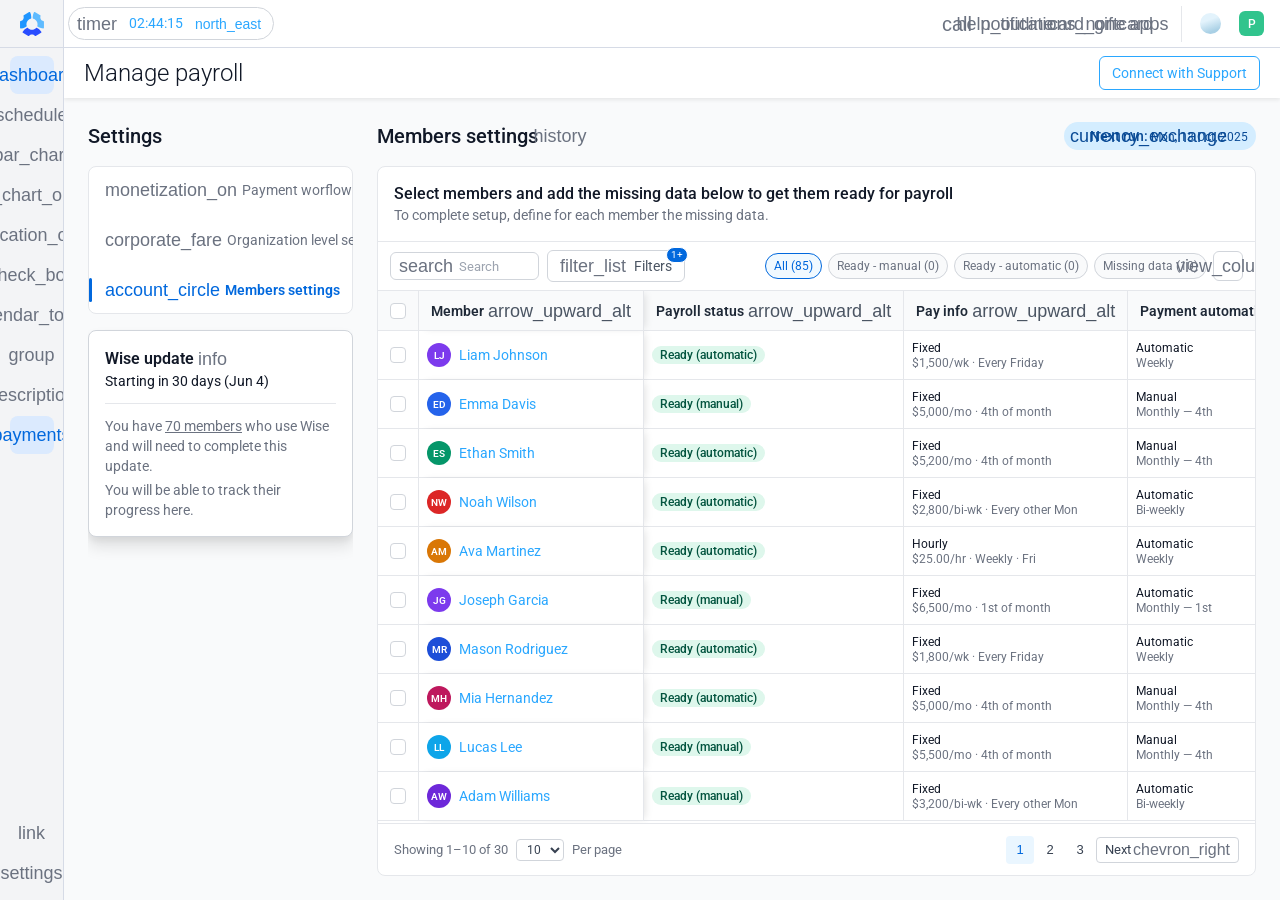
==== commit 8ff5a935: "Fix: Wise update title, Deprecated→Expired, Hubstaff SVG logo, remove burger menu" ====
--- a/wise-integrations.html
+++ b/wise-integrations.html
@@ -1032,8 +1032,8 @@
   /* Icon colours — each variant has its own semantic hue */
   .icon-status-updated  { color: #0168dd; font-size: 18px; line-height: 18px; }  /* primary/700  — blue  */
   .icon-status-pending    { color: #9f580a; font-size: 18px; line-height: 18px; }  /* yellow/600 — amber */
-  .icon-status-deprecated { color: #e02424; font-size: 18px; line-height: 18px; }  /* red/600 */
-  .label-status-deprecated { font-size: 12px; font-family: 'Roboto', sans-serif; font-weight: 400; line-height: 20px; color: #111827; white-space: nowrap; overflow: hidden; text-overflow: ellipsis; }
+  .icon-status-expired { color: #e02424; font-size: 18px; line-height: 18px; }  /* red/600 */
+  .label-status-expired { font-size: 12px; font-family: 'Roboto', sans-serif; font-weight: 400; line-height: 20px; color: #111827; white-space: nowrap; overflow: hidden; text-overflow: ellipsis; }
 
   /* Label colours — intentionally split from icon colours */
   .label-status-updated  { font-size: 12px; font-family: 'Roboto', sans-serif; font-weight: 400; line-height: 20px; color: #111827; white-space: nowrap; overflow: hidden; text-overflow: ellipsis; }  /* gray/900 */
@@ -2022,11 +2022,7 @@
 <header class="topbar" data-node-id="785:17599">
   <div class="topbar-left">
     <!-- Hamburger menu — node I785:17599;415:14324 -->
-    <button class="topbar-menu-btn" title="Toggle menu">
-      <img src="https://www.figma.com/api/mcp/asset/3db453cc-c006-4258-b819-1d97fbf22ee6" width="16" height="16" alt="menu"
-        onerror="this.style.display='none';this.nextElementSibling.style.display='inline-block';" />
-      <span class="icon" style="display:none;font-size:16px;color:#6b7280;">menu</span>
-    </button>
+
     <!-- Timer pill — node I785:17599;40:8277 -->
     <div class="topbar-timer" data-node-id="I785:17599;40:8277">
       <img src="https://www.figma.com/api/mcp/asset/dc0692a4-5ac0-4bdc-afa0-cd589df82d47" width="18" height="18" alt=""
@@ -2077,8 +2073,8 @@
            style="width:108%;height:108%;object-fit:cover;object-position:top;" alt="User"
            onerror="this.style.display='none';" />
     </div>
-    <!-- Org badge: green 25×25px rounded-6px, "P" — toggles deprecated mode -->
-    <div id="profile-p-btn" onclick="toggleDeprecatedMode()" title="Toggle deprecated view" style="width:25px;height:25px;border-radius:6px;background:#31c48d;display:flex;align-items:center;justify-content:center;color:#fff;font-size:12px;font-weight:500;font-family:'Roboto',sans-serif;flex-shrink:0;cursor:pointer;transition:background 0.2s;">P</div>
+    <!-- Org badge: green 25×25px rounded-6px, "P" — toggles expired mode -->
+    <div id="profile-p-btn" onclick="toggleDeprecatedMode()" title="Toggle expired view" style="width:25px;height:25px;border-radius:6px;background:#31c48d;display:flex;align-items:center;justify-content:center;color:#fff;font-size:12px;font-weight:500;font-family:'Roboto',sans-serif;flex-shrink:0;cursor:pointer;transition:background 0.2s;">P</div>
   </div>
 </header>
 
@@ -2090,9 +2086,12 @@
     <!-- Logo — aligns with topbar height; Figma node I785:17600;26:13056 -->
     <!-- Logo — Hubstaff symbol only, Figma VSZkrrTwgFs3zac1kkcEuP node 1094:232285 -->
     <div class="sidebar-logo" onclick="window.location.href='wise-email.html'" title="Back to inbox" style="cursor:pointer;">
-      <img src="https://www.figma.com/api/mcp/asset/032645d2-de77-4240-a2db-98a604013d23"
-           alt="Hubstaff" width="24" height="24"
-           style="display:block;flex-shrink:0;" />
+      <svg xmlns="http://www.w3.org/2000/svg" id="Layer_1" viewBox="0 0 113.8 114.1" width="24" height="24" style="display:block;flex-shrink:0;" aria-label="Hubstaff">
+        <style>.st0{fill:#294dff}.st1{fill:#1f95ff}.st2{fill:#5fbbff}</style>
+        <path class="st0" d="M13.7 98.9l25.4 14.7c1.4.8 3.2.5 4.3-.8 3.2-3.9 8-6.3 13.4-6.3s10.3 2.5 13.5 6.4c1.1 1.3 2.9 1.7 4.3.8l25.5-14.8c1.7-1 2.2-3.2 1.1-4.8-1.2-1.8-2.6-3.6-4-5.3-3.8-4.4-8.5-8.1-13.6-11l-3.4-2-.2-.1-.6-.3c-1.1-.5-2.3-.2-3.1.6-4.8 5.3-11.7 8.6-19.5 8.6-7.7 0-14.6-3.3-19.4-8.6-.8-.9-2-1.1-3.1-.6l-4 2.3c-6.4 3.7-12.1 8.6-16.5 14.5-.5.6-.9 1.3-1.3 1.9-1 1.7-.4 3.9 1.2 4.8"/>
+        <path class="st1" d="M17.9 15.1c-1.4.8-2 2.5-1.5 4.1 1.8 4.7 1.5 10.2-1.2 14.9-2.7 4.7-7.3 7.6-12.3 8.4-1.7.2-2.9 1.6-2.9 3.3v29.3c0 1.9 1.6 3.5 3.5 3.3 7.7-.5 15-2.6 21.5-6.1l3.1-1.8c.8-.5 1.7-1.1 2.5-1.6 1-.7 1.4-1.9 1-3-2-6.7-1.4-14.3 2.4-20.9 3.9-6.6 10.1-10.9 17.1-12.5 1.1-.2 2-1.2 2.1-2.3.1-1.3.2-2.7.2-4.1V24c-.1-8-2-15.5-5.3-22.3-.8-1.7-3-2.4-4.7-1.4L17.9 15.1z"/>
+        <path class="st2" d="M98.7 34c-2.7-4.7-3-10.1-1.2-14.9.6-1.5 0-3.3-1.5-4.1L70.3.4c-1.7-1-3.8-.3-4.7 1.4-3.3 6.8-5.2 14.3-5.3 22.3v2.1c0 1.4.1 2.7.2 4.1.1 1.1 1 2.1 2.1 2.3 6.9 1.5 13.2 5.8 17.1 12.5 3.8 6.6 4.5 14.2 2.4 20.9-.3 1.1.1 2.3 1 3 .8.6 1.6 1.1 2.5 1.6l3.1 1.8c6.5 3.4 13.7 5.6 21.5 6.1 1.9.1 3.5-1.4 3.5-3.3V45.9c0-1.6-1.2-3-2.8-3.3-4.9-.9-9.5-3.9-12.2-8.6"/>
+      </svg>
     </div>
     <div class="sidebar-nav">
       <div class="sidebar-item active" title="Dashboard">
@@ -2264,7 +2263,7 @@
                 <!-- Title + deadline stacked with no gap (leading-[0] per Figma) -->
                 <div style="display:flex;flex-direction:column;gap:0;">
                   <p onclick="switchToPreLaunch()" title="Click to return to pre-launch" style="font-family:'Roboto',sans-serif;font-weight:600;font-size:16px;line-height:24px;color:#111827;white-space:nowrap;overflow:hidden;text-overflow:ellipsis;cursor:pointer;" onmouseenter="this.style.textDecoration='underline'" onmouseleave="this.style.textDecoration='none'">
-                    Wise migration
+                    Wise update
                   </p>
                   <p id="wise-update-date" style="font-family:'Roboto',sans-serif;font-weight:400;font-size:14px;line-height:20px;color:#6b7280;white-space:nowrap;overflow:hidden;text-overflow:ellipsis;">
                     By Jul 4 (52 days left)
@@ -2305,7 +2304,7 @@
                 </div>
               </div>
               <div id="card-divider-1" style="width:100%;height:1px;background:#e5e7eb;"></div>
-              <!-- Row: Pending — warning icon #9f580a (hidden in deprecated mode) -->
+              <!-- Row: Pending — warning icon #9f580a (hidden in expired mode) -->
               <div id="card-row-pending" style="display:flex;flex-wrap:nowrap;align-items:center;padding:8px 0;width:100%;">
                 <div style="display:flex;align-items:center;gap:4px;flex:1 0 0;">
                   <span class="icon" style="font-size:18px;color:#9f580a;line-height:18px;">warning</span>
@@ -2316,14 +2315,14 @@
                 </div>
               </div>
               <div id="card-divider-2" style="width:100%;height:1px;background:#e5e7eb;"></div>
-              <!-- Row: Deprecated — cancel icon #c81e1e (shown only in deprecated mode) -->
-              <div id="card-row-deprecated" style="display:none;flex-wrap:nowrap;align-items:center;padding:8px 0;width:100%;">
+              <!-- Row: Expired — cancel icon #c81e1e (shown only in expired mode) -->
+              <div id="card-row-expired" style="display:none;flex-wrap:nowrap;align-items:center;padding:8px 0;width:100%;">
                 <div style="display:flex;align-items:center;gap:4px;flex:1 0 0;">
                   <span class="icon" style="font-size:18px;color:#c81e1e;line-height:18px;">cancel</span>
-                  <span style="font-family:'Roboto',sans-serif;font-size:14px;color:#6b7280;line-height:20px;white-space:nowrap;">Deprecated</span>
+                  <span style="font-family:'Roboto',sans-serif;font-size:14px;color:#6b7280;line-height:20px;white-space:nowrap;">Expired</span>
                 </div>
                 <div style="background:#f3f4f6;border-radius:9999px;padding:4px 8px;">
-                  <span id="card-count-deprecated" style="font-family:'Roboto',sans-serif;font-size:12px;color:#4b5563;line-height:16px;">6</span>
+                  <span id="card-count-expired" style="font-family:'Roboto',sans-serif;font-size:12px;color:#4b5563;line-height:16px;">6</span>
                 </div>
               </div>
               <div id="card-divider-3" style="width:100%;height:1px;background:#e5e7eb;display:none;"></div>
@@ -3339,7 +3338,7 @@
             <div class="drawer-dropdown-item" onclick="selectWiseStatus(this, 'None')">None</div>
             <div class="drawer-dropdown-item" onclick="selectWiseStatus(this, 'Pending')">Pending</div>
             <div class="drawer-dropdown-item" onclick="selectWiseStatus(this, 'Updated')">Updated</div>
-            <div class="drawer-dropdown-item" onclick="selectWiseStatus(this, 'Deprecated')">Deprecated</div>
+            <div class="drawer-dropdown-item" onclick="selectWiseStatus(this, 'Expired')">Expired</div>
             <div class="drawer-dropdown-item" onclick="selectWiseStatus(this, 'Not applicable')">Not applicable</div>
           </div>
         </div>
@@ -3666,7 +3665,7 @@
     if (deprecatedMode) {
       // Deprecated state: decrement Updated or Deprecated counts
       const updEl = document.getElementById('card-count-updated');
-      const depEl = document.getElementById('card-count-deprecated');
+      const depEl = document.getElementById('card-count-expired');
       if (updEl) updEl.textContent = Math.max(0, parseInt(updEl.textContent) - removedUpdated);
       if (depEl) depEl.textContent = Math.max(0, parseInt(depEl.textContent) - removedDeprecated);
       // Also update the state object so toggle restores correctly
@@ -3924,12 +3923,12 @@
     });
   }
 
-  // ─── Deprecated mode toggle ────────────────────────────────────────────────
+  // ─── Expired mode toggle ────────────────────────────────────────────────
   // ═══════════════════════════════════════════════════════════════════════════
   //  TWO-STATE MODEL — Pending and Deprecated use separate data sets
   //
   //  PENDING STATE (initial):   Updated=6,  Pending=14, NA=10, progress=30%
-  //  DEPRECATED STATE (later):  Updated=14, Deprecated=6, NA=10, progress=80%
+  //  EXPIRED STATE (later):  Updated=14, Deprecated=6, NA=10, progress=80%
   //
   //  Table row ownership:
   //    ALL_PENDING_ROWS (14): rows pending in normal mode
@@ -3978,7 +3977,7 @@
         td.innerHTML = '<div class="status-cell status-cell--pending"><span class="icon icon-status-pending">warning</span><p class="label-status-pending">Pending</p></div>';
       } else if (type === 'deprecated') {
         td.dataset.wiseStatus = 'deprecated';
-        td.innerHTML = '<div class="status-cell"><span class="icon icon-status-deprecated">cancel</span><p class="label-status-deprecated">Deprecated</p></div>';
+        td.innerHTML = '<div class="status-cell"><span class="icon icon-status-expired">cancel</span><p class="label-status-expired">Expired</p></div>';
       }
     }
 
@@ -4018,7 +4017,7 @@
 
     // Card row visibility + counts
     const pending    = document.getElementById('card-row-pending');
-    const deprecated = document.getElementById('card-row-deprecated');
+    const deprecated = document.getElementById('card-row-expired');
     const div2       = document.getElementById('card-divider-2');
     const div3       = document.getElementById('card-divider-3');
 
@@ -4028,7 +4027,7 @@
       if (div2) div2.style.display = 'none';
       if (div3) div3.style.display = '';
       document.getElementById('card-count-updated').textContent    = s.updatedCount;
-      document.getElementById('card-count-deprecated').textContent = s.deprecatedCount;
+      document.getElementById('card-count-expired').textContent = s.deprecatedCount;
       document.getElementById('card-count-na').textContent         = s.naCount;
     } else {
       if (pending)    pending.style.display    = 'flex';
@@ -4052,7 +4051,7 @@
       applyCardState(DEPRECATED_STATE);
     } else {
       btn.style.background = '#31c48d';
-      btn.title = 'Toggle deprecated view';
+      btn.title = 'Toggle expired view';
       applyTableState('pending');
       applyCardState(PENDING_STATE);
     }
@@ -4118,7 +4117,7 @@
     // Stage the filter but do NOT apply yet — user must click Apply
     const statusMap = {
       'Updated': 'updated', 'Pending': 'pending',
-      'Deprecated': 'deprecated', 'Not applicable': 'na',
+      'Expired': 'deprecated', 'Not applicable': 'na',
     };
     pendingWiseStatusFilter = statusMap[value] || null;
   }
